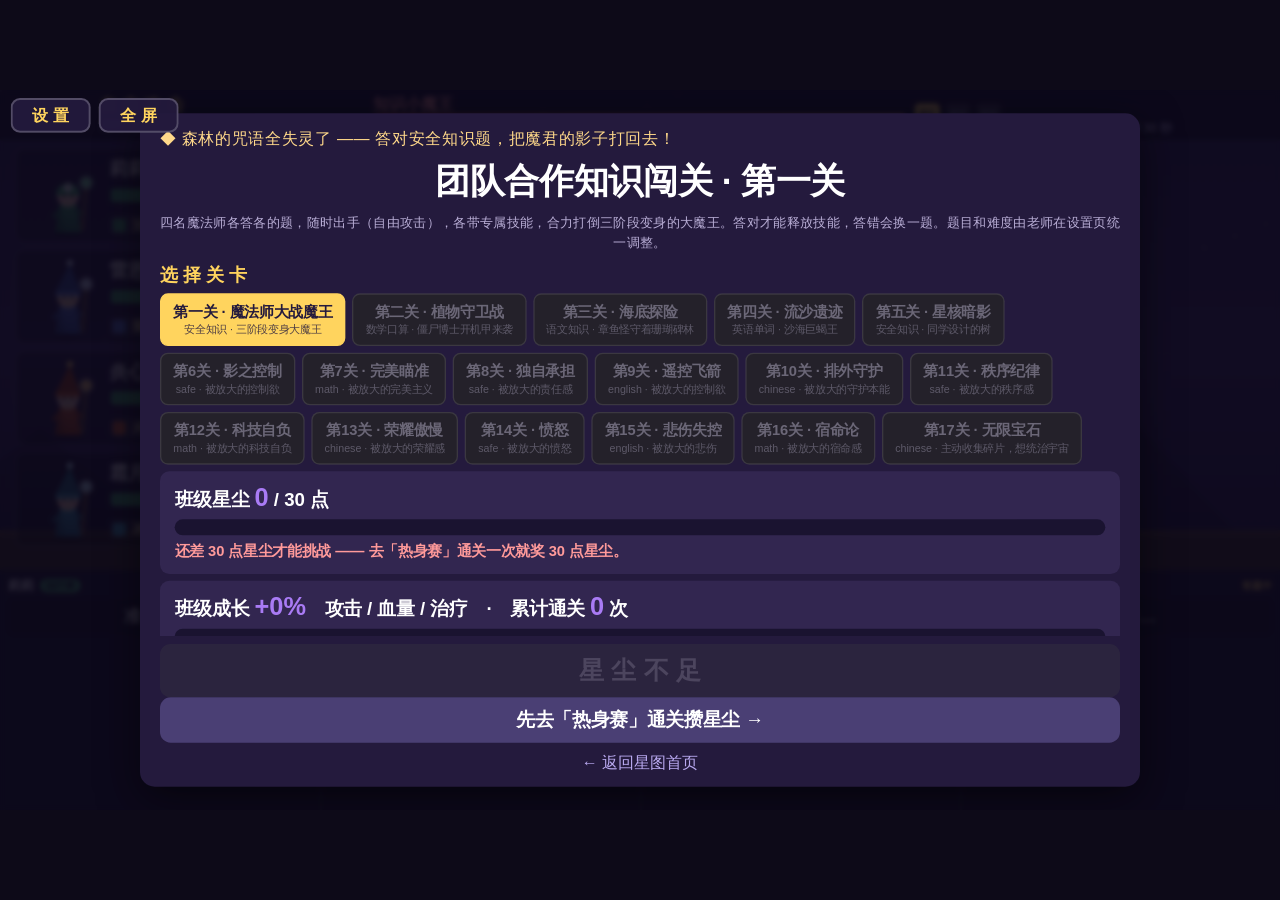
==== boss-battle.html @ 5ea755ea "选关页字号调小：介绍24→20px、关卡按钮25→22px、副标题18→16px；英雄篇顶部文案改为关卡定位避免与详情重复" ====
<!DOCTYPE html>
<html lang="zh-CN">
<head>
<meta charset="utf-8">
<meta name="viewport" content="width=device-width,initial-scale=1,user-scalable=no">
<meta http-equiv="Cache-Control" content="no-cache, no-store, must-revalidate">
<meta http-equiv="Pragma" content="no-cache">
<meta http-equiv="Expires" content="0">
<script>window.ARENA_BUILD="2026-11-20a";</script>
<title>团队合作知识闯关 · 进阶版</title>
<style>
/* ================= 基础 ================= */
* { box-sizing: border-box; margin: 0; padding: 0; -webkit-tap-highlight-color: transparent; }
html, body { width: 100%; height: 100%; overflow: hidden; background: #0d0a18; }
body { font-family: "Microsoft YaHei", "PingFang SC", sans-serif; touch-action: none; overscroll-behavior: none; user-select: none; }

#stage { position: absolute; left: 0; top: 0; width: 1920px; height: 1080px; transform-origin: 0 0; overflow: hidden; background: #171029; }

/* ================= 上方：战斗区 ================= */
#arena { display: block; width: 1920px; height: 720px; }

/* ================= 下方：四个答题区 ================= */
#panels { width: 1920px; height: 360px; display: flex; }
/* 章鱼喷墨：全屏墨云黑屏（pointer-events:none，不拦截其它角色点击） */
#inkScreen { position: absolute; inset: 0; z-index: 340; display: none; pointer-events: none;
  background: radial-gradient(700px 500px at 72% 40%, rgba(20,10,45,.82), rgba(2,1,10,.97) 70%),
              linear-gradient(120deg, rgba(6,3,18,.96), rgba(24,10,52,.9));
  align-items: center; justify-content: center; flex-direction: column; }
#inkScreen.show { display: flex; animation: inkPulse 1.5s ease-out both; }
#inkScreen .inkTitle { font-size: 68px; letter-spacing: 12px; color: #b9a5f0; font-weight: 700;
  text-shadow: 0 0 40px rgba(120,80,220,.8); }
#inkScreen .inkSub { font-size: 28px; color: #8f7ac8; margin-top: 18px; letter-spacing: 4px; }
@keyframes inkPulse { 0% { opacity: 0; } 12% { opacity: 1; } 82% { opacity: 1; } 100% { opacity: 0; } }
/* 蝎尾麻痹：被禁的角色面板变灰 */
.pcol.paralyzed { filter: grayscale(.85); opacity: .55; }
.pcol.paralyzed::after { content: '⚡ 麻 痹'; position: absolute; left: 0; right: 0; top: 44%;
  text-align: center; font-size: 42px; font-weight: 700; color: #ffd45e; letter-spacing: 8px;
  text-shadow: 0 0 24px rgba(255,180,60,.9); pointer-events: none; }
.pcol { width: 480px; height: 360px; padding: 8px 12px 10px; position: relative;
        border-left: 3px solid rgba(255,255,255,.10); transition: opacity .2s; }
.pcol:first-child { border-left: none; }
.pcol.wait { opacity: .38; }
.pcol.act  { background: rgba(255,255,255,.07); }
.pcol.dead { opacity: .3; filter: grayscale(1); }

.pHead { height: 30px; display: flex; align-items: center; gap: 8px; }
.pName { font-size: 20px; font-weight: 700; color: #fff; }
.pCls  { font-size: 15px; font-weight: 700; padding: 1px 8px; border-radius: 99px; color: #12101c; }
.pStat { margin-left: auto; font-size: 15px; font-weight: 700; color: #ffd45e; }

.pQ { height: 56px; display: flex; align-items: center; justify-content: center;
      font-size: 38px; font-weight: 700; color: #fff; letter-spacing: 1px;
      background: rgba(0,0,0,.28); border-radius: 10px; margin: 4px 0; }
.pQ.small { font-size: 26px; line-height: 1.2; padding: 0 8px; text-align: center; }
.pQ.opt   { height: 72px; font-size: 24px; line-height: 1.25; padding: 4px 10px; text-align: center; }
.pQ.hint  { color: #ff8a6a; }

.pAns { height: 38px; display: flex; align-items: center; justify-content: center;
        font-size: 28px; font-weight: 700; color: #ffe27a;
        border: 3px dashed rgba(255,255,255,.35); border-radius: 10px; background: rgba(0,0,0,.2); }

.pKeys { display: grid; grid-template-columns: repeat(4, 1fr); gap: 5px; margin-top: 5px; }
.kbtn { height: 44px; border: none; border-radius: 10px; font-size: 24px; font-weight: 700;
        background: #39305a; color: #fff; cursor: pointer; font-family: inherit; }
.kbtn:active { background: #5a4c85; }
.kbtn.num { background: #4a3f74; font-size: 27px; }
.kbtn.ok  { background: #2f9e63; }
.kbtn.clr { background: #a4572b; font-size: 21px; }
.kbtn.skip{ background: #6b6b6b; font-size: 19px; }
.kbtn.skip.off{ opacity:.45; filter:grayscale(.5); }

.pOpts { display: grid; grid-template-columns: 1fr 1fr; gap: 8px; margin-top: 6px; }
.obtn { height: 84px; border: none; border-radius: 12px; font-size: 23px; font-weight: 700;
        background: #4a3f74; color: #fff; cursor: pointer; font-family: inherit;
        line-height: 1.25; padding: 6px; overflow: hidden; }
.obtn:active { background: #6d5ba6; }

/* 比大小题：题目行 + 答案框 + 「> < =」三大键 + 确定/换一题 */
.pQ.cmp { height: 76px; font-size: 36px; letter-spacing: 0; }
.pQ.cmp .cmpLine { white-space: nowrap; }
.pQ.cmp .cmpO { font-size: 1.9em; line-height: 1; vertical-align: middle; padding: 0 1px; }
.pAns.cmp { font-size: 44px; line-height: 1; }
.pKeys.cmpkeys { grid-template-columns: repeat(3, 1fr); }
.pKeys.cmpkeys .kbtn.cmpv { height: 96px; font-size: 46px; background: #4a3f74; }
.pKeys.cmpkeys .kbtn.cmpv:active { background: #6d5ba6; }
.pKeys.cmpkeys .kbtn.ok { height: 56px; font-size: 26px; }
.pKeys.cmpkeys .kbtn.skip { height: 56px; font-size: 22px; }

.pSkipRow { margin-top: 6px; height: 34px; }
.pSkipRow .kbtn { height: 34px; }

/* ================= 覆盖层 ================= */
/* 关键：覆盖层铺满整屏，若不关闭命中测试会把四个答题区的点击全部吃掉 */
#overlay {
  position: absolute; left: 0; top: 0; width: 1920px; height: 1080px;
  pointer-events: none;
}
/* 弹窗出现时：暗色遮罩盖住背后的战斗画面（同热身赛弹窗的效果） */
#overlay.dim {
  background: rgba(12, 8, 26, .88);
  backdrop-filter: blur(4px);
  -webkit-backdrop-filter: blur(4px);
}
#overlay .card { pointer-events: auto; }
/* 卡片用弹性布局：头尾固定，中间可滚动 —— 保证「开始战斗」按钮永远露在外面 */
.card { position: absolute; left: 50%; top: 50%; transform: translate(-50%,-50%);
        width: 1500px; max-height: 1010px; display: flex; flex-direction: column; overflow: hidden;
        background: #241a3d; border-radius: 22px; padding: 20px 30px; color: #fff;
        box-shadow: 0 18px 60px rgba(0,0,0,.5); }
.card.hidden { display: none; }
.cardHead { flex: 0 0 auto; }
.cardBody { flex: 1 1 auto; overflow-y: auto; overflow-x: hidden; -webkit-overflow-scrolling: touch; }
.cardFoot { flex: 0 0 auto; padding-top: 12px; }
.cardFoot .bigBtn, .cardFoot .resBtns { margin-top: 0; }
.card h1 { font-size: 40px; font-weight: 700; text-align: center; margin-bottom: 4px; }
.card .sub { font-size: 18px; color: #b9aed6; text-align: center; margin-bottom: 12px; line-height: 1.5; }

.setRow { margin-bottom: 10px; }
.setLabel { font-size: 21px; font-weight: 700; color: #ffd45e; margin-bottom: 8px; }
.opts { display: flex; gap: 10px; flex-wrap: wrap; }
.opt { border: 2px solid rgba(255,255,255,.18); background: #322650; color: #fff;
       border-radius: 12px; padding: 10px 18px; font-size: 20px; font-weight: 700;
       cursor: pointer; font-family: inherit; }
.opt.on { background: #ffd45e; color: #241a3d; border-color: #ffd45e; }
.opt .small { display: block; font-size: 14px; font-weight: 400; opacity: .8; margin-top: 2px; }

/* 未解锁的关卡 / 不可用选项 */
.opt.off {
  background: #262034; color: #6e6489; border-color: rgba(255,255,255,.10);
  cursor: not-allowed; filter: grayscale(.55);
}
.opt .lockNote { display: block; font-size: 12.5px; font-weight: 700; margin-top: 4px; color: #7ff0a8; }
.opt.off .lockNote { color: #c08a6a; }

.grid4 { display: grid; grid-template-columns: repeat(4, 1fr); gap: 12px; }
.fld { background: #322650; border-radius: 12px; padding: 8px 12px; }
.fld label { display: block; font-size: 15px; color: #b9aed6; margin-bottom: 4px; }
.fld input { width: 100%; height: 36px; font-size: 21px; font-weight: 700; text-align: center;
             border: none; border-radius: 8px; background: #1a1330; color: #fff; font-family: inherit; }

.bigBtn { display: block; width: 100%; height: 72px; margin-top: 18px; border: none;
          border-radius: 16px; background: #ffd45e; color: #241a3d;
          font-size: 34px; font-weight: 700; cursor: pointer; font-family: inherit; }
.bigBtn.ghost { background: #4a3f74; color: #fff; height: 62px; font-size: 26px; }
.bigBtn.off { opacity: .4; filter: grayscale(.7); cursor: default; }
.storyLine { margin: 0 0 10px; font-size: 22px; line-height: 1.5; color: #ffd98a; letter-spacing: 1px; }
/* 选关页：去掉按钮下方的大段提示后，把上方信息放大，一体机上更清楚 */
#setup .storyLine { font-size: 24px; line-height: 1.5; margin-bottom: 12px; }
#setup h1 { font-size: 52px; margin-bottom: 10px; }
#setup .sub { font-size: 20px; line-height: 1.55; margin-bottom: 14px; }
#setup .setLabel { font-size: 27px; margin-bottom: 10px; }
#setup .opt { font-size: 22px; padding: 11px 18px; }
#setup .opt .small { font-size: 16px; }
#setup .energyBar { padding: 18px 22px; }
#setup .eLine { font-size: 28px; }
#setup .eLine b { font-size: 38px; }
#setup .eTip { font-size: 22px; }
#setup .cardBody .tip { font-size: 20px; line-height: 1.6; }
#setup .cardFoot .bigBtn { font-size: 38px; height: 80px; }
#setup .cardFoot .bigBtn.ghost { font-size: 28px; height: 68px; }
.storyOutro { margin: 14px 0 0; padding: 14px 20px; border-radius: 12px; background: rgba(120,90,190,.2);
  border: 1px solid rgba(200,170,255,.28); font-size: 20px; line-height: 1.65; color: #ffe6b0; text-align: left; }
.bigBtn.off { background: #3d3358; color: #8d84a8; }
.bigBtn:active { filter: brightness(.9); }
".resBtns { display: flex; gap: 14px; margin-top: 18px; }
/* 结算页星尘不足时的主行动：独占一行、醒目绿色 */
.cardFoot .warmBtn { margin-top: 12px; height: 66px; font-size: 29px;
  background: linear-gradient(#7fe0a4, #2f9e63); color: #0d2a1a; }
.cardFoot .warmBtn:active { filter: brightness(.92); }

.tip { font-size: 16px; color: #9a8fbb; text-align: center; margin-top: 8px; line-height: 1.5; }

/* 结算 */
#resTitle { font-size: 52px; text-align: center; font-weight: 700; margin-bottom: 14px; }
.statGrid { display: grid; grid-template-columns: repeat(4, 1fr); gap: 12px; margin-top: 14px; }
.statCard { background: #322650; border-radius: 12px; padding: 12px; text-align: center; }
.statCard .nm { font-size: 22px; font-weight: 700; }
.statCard .cl { font-size: 15px; color: #b9aed6; margin: 2px 0 8px; }
.statCard .ln { font-size: 16px; color: #ddd; line-height: 1.7; }
.sumline { text-align: center; font-size: 21px; color: #ffd45e; margin-top: 14px; font-weight: 700; }

/* ================= 左上角「设置」/ 右上角「全屏」 ================= */
#hud { position: absolute; left: 16px; top: 12px; display: flex; gap: 12px; z-index: 80; pointer-events: none; }
.hudBtn { height: 52px; min-width: 120px; padding: 0 18px;
          border: 3px solid rgba(255,255,255,.22); border-radius: 14px; pointer-events: auto;
          background: rgba(36,26,61,.94); color: #ffd45e; font-size: 24px; font-weight: 700;
          font-family: inherit; cursor: pointer; }
.hudBtn:active { background: #4a3f74; color: #fff; }
/* 「设置」与「全屏」并排放在左上角 */

/* ================= 密码键盘（管理入口） ================= */
.mask { position: absolute; left: 0; top: 0; width: 1920px; height: 1080px; z-index: 200;
        background: rgba(8,5,16,.74); display: flex; align-items: center; justify-content: center; }
.mask.hidden { display: none; }
.pwCard { width: 560px; background: #241a3d; border-radius: 22px; padding: 30px 36px 32px;
          color: #fff; box-shadow: 0 18px 60px rgba(0,0,0,.55); text-align: center; }
.pwTitle { font-size: 32px; font-weight: 700; margin-bottom: 6px; }
.pwHint  { font-size: 17px; color: #b9aed6; margin-bottom: 18px; line-height: 1.5; }
.pwDots  { display: flex; gap: 16px; justify-content: center; margin-bottom: 8px; }
.pwDots i { width: 50px; height: 56px; border-radius: 10px; background: #1a1330;
            border: 3px solid rgba(255,255,255,.2); display: block; }
.pwDots i.on  { background: #ffd45e; border-color: #ffd45e; }
.pwDots i.bad { border-color: #ff7a6a; background: #3a2030; }
.pwErr { height: 28px; font-size: 18px; color: #ff8a7a; font-weight: 700; margin-bottom: 4px; }
.pwKeys { display: grid; grid-template-columns: repeat(3, 1fr); gap: 10px; }
.pwKey { height: 70px; border: none; border-radius: 12px; background: #4a3f74; color: #fff;
         font-size: 28px; font-weight: 700; font-family: inherit; cursor: pointer; }
.pwKey:active { background: #6d5ba6; }
.pwKey.warn { background: #a4572b; }
.pwFoot { margin-top: 14px; }
.pwFoot .pwKey { width: 100%; height: 60px; font-size: 24px; background: #4a3f74; }

/* ================= 星尘条 ================= */
.gone { display: none !important; }
.energyBar { background: #322650; border-radius: 14px; padding: 14px 18px; }
.eLine { font-size: 23px; font-weight: 700; color: #fff; }
.eLine b { font-size: 32px; color: #a97bf5; }
.eTrack { height: 24px; border-radius: 99px; background: #1a1330; margin: 10px 0 8px; overflow: hidden; }
.eFill { height: 100%; width: 0; border-radius: 99px; background: #a97bf5; transition: width .35s; }
.eFill.ok { background: #4ecb83; }
.eTip { font-size: 18px; font-weight: 700; color: #ff9a9a; line-height: 1.45; }
.eTip.ok { color: #7ff0a8; }

/* ================= 轻提示 ================= */
#toast { position: absolute; left: 50%; top: 36px; transform: translateX(-50%); z-index: 300;
         background: rgba(20,14,35,.96); border: 3px solid #ffd45e; color: #ffd45e;
         font-size: 24px; font-weight: 700; padding: 14px 32px; border-radius: 14px;
         pointer-events: none; opacity: 0; transition: opacity .25s; white-space: nowrap; }
#toast.show { opacity: 1; }

/* 首页内嵌的管理帧：只留密码层与设置层，关卡挑战页的画面/面板全部隐藏 */
body.adminOnly #arena, body.adminOnly #panels,
body.adminOnly #toast, body.adminOnly #warp,
body.adminOnly #setup, body.adminOnly #result { display: none !important; }
body.adminOnly #hud { display: flex !important; }
body.adminOnly #btnSet { display: none !important; }
body.adminOnly #stage { background: #0d0a20 !important; }
body.adminOnly #overlay { background: transparent !important; backdrop-filter: none !important; }

/* ================= 关卡转场：坐飞船飞向下一界 ================= */
#warp { position: absolute; inset: 0; z-index: 400; display: none; overflow: hidden;
        background: radial-gradient(700px 520px at 68% 42%, rgba(110,80,210,.35), transparent 70%),
                    linear-gradient(160deg, #0b0820, #1a1240 55%, #080a1c); }
#warp.show { display: block; }
#warp .wStars { position: absolute; inset: 0;
  background-image:
    radial-gradient(2px 2px at 8% 18%, #fff, transparent), radial-gradient(2px 2px at 22% 62%, #ffe6a6, transparent),
    radial-gradient(2px 2px at 36% 28%, #fff, transparent), radial-gradient(3px 3px at 48% 76%, #c9b6ff, transparent),
    radial-gradient(2px 2px at 62% 12%, #fff, transparent), radial-gradient(2px 2px at 78% 58%, #ffe6a6, transparent),
    radial-gradient(3px 3px at 88% 30%, #fff, transparent), radial-gradient(2px 2px at 94% 82%, #c9b6ff, transparent);
  animation: warpStars 2.6s linear both; }
@keyframes warpStars { from { transform: translateX(0); opacity: .7; } to { transform: translateX(-420px); opacity: 1; } }
#warp .wGate { position: absolute; left: 1180px; top: 200px; width: 460px; height: 460px; border-radius: 50%;
  border: 6px solid rgba(255,220,140,.55); box-shadow: 0 0 0 34px rgba(150,110,240,.08), 0 0 90px rgba(180,130,255,.45), inset 0 0 90px rgba(180,130,255,.35);
  animation: warpGate 2.6s ease-in-out both; }
#warp .wGate::after { content: ''; position: absolute; inset: 40px; border-radius: 50%;
  border: 2px dashed rgba(210,190,255,.55); animation: spinGate 5s linear infinite; }
@keyframes spinGate { to { transform: rotate(360deg); } }
@keyframes warpGate { 0% { transform: scale(.72); opacity: 0; } 25% { opacity: 1; } 100% { transform: scale(1.12); opacity: 1; } }
#warp .wShip { position: absolute; left: 220px; top: 620px; width: 300px; height: 150px;
  animation: warpFly 2.6s cubic-bezier(.35,.05,.55,.95) both; }
@keyframes warpFly {
  0%   { transform: translate(0,0) scale(1.05) rotate(-6deg); opacity: 0; }
  12%  { opacity: 1; }
  72%  { transform: translate(760px,-300px) scale(.55) rotate(-16deg); opacity: 1; }
  100% { transform: translate(1080px,-430px) scale(.1) rotate(-22deg); opacity: 0; }
}
#warp .wFlame { animation: warpFlame .18s ease-in-out infinite alternate; transform-origin: left center; }
@keyframes warpFlame { from { transform: scaleX(.75); opacity: .75; } to { transform: scaleX(1.25); opacity: 1; } }
#warp .wText { position: absolute; left: 0; right: 0; top: 300px; text-align: center;
  animation: warpText 2.6s ease-out both; }
@keyframes warpText { 0% { opacity: 0; transform: translateY(24px); } 18% { opacity: 1; transform: none; } 82% { opacity: 1; } 100% { opacity: 0; } }
#warp .wKicker { font-size: 26px; letter-spacing: 14px; color: #b9a5f0; }
#warp .wTitle { font-size: 76px; letter-spacing: 8px; color: #ffe6a6; margin: 18px 0 12px;
  text-shadow: 0 0 50px rgba(255,200,110,.5); }
#warp .wSub { font-size: 26px; color: #cfc2f5; letter-spacing: 3px; }
#warp .wQuote { margin: 26px auto 0; max-width: 1100px; font-size: 34px; line-height: 1.6;
  color: #d8f5b8; letter-spacing: 3px; text-align: center; min-height: 54px; }
#warp.bossQuote .wShip, #warp.bossQuote .wFlame, #warp.bossQuote .wGate { display: none; }
#warp.bossQuote .wQuote { animation: quoteIn .5s ease-out both; }
@keyframes quoteIn { from { opacity: 0; transform: translateY(14px); } to { opacity: 1; transform: none; } }
/* 新篇章开场：先讲影之碎片的来历，再切到 Boss 台词 */
#warp .wStory { position: absolute; left: 0; right: 0; top: 250px; text-align: center; display: none; }
#warp.tellStory .wStory { display: block; }
#warp.tellStory .wText { display: none; }
#warp .wStoryLine { font-size: 34px; line-height: 1.9; color: #e8d8ff; letter-spacing: 4px; margin: 8px 0; }
#warp .wStoryLine.hl { color: #ffe6a6; font-size: 40px; }
#warp .wStoryLine.dim { color: #b6a5d8; font-size: 26px; }

#warp .wSkip { position: absolute; right: 60px; bottom: 46px; font-size: 20px; color: #8d82b8; letter-spacing: 2px; }
</style>
</head>
<body>
<div id="stage">

  <canvas id="arena" width="1920" height="720"></canvas>
  <div id="panels"></div>
  <!-- 第三关「喷墨遮蔽」：全屏墨云黑屏 1.5 秒（不拦截其它角色的点击） -->
  <div id="inkScreen"><div class="inkTitle">🖤 墨 汁 遮 蔽</div><div class="inkSub">暂时看不清题目…</div></div>

  <div id="overlay">
    <div id="setup" class="card">
      <div class="cardHead">
        <div id="storyLine" class="storyLine"></div>
        <h1>团队合作知识闯关 · 第一关</h1>
        <p class="sub">四名魔法师各答各的题，随时出手（自由攻击），各带专属技能，合力打倒三阶段变身的大魔王。答对才能释放技能，答错会换一题。第一关用安全知识题（四选一），第二关的数学口算难度可在设置页调整。</p>
      </div>
      <div class="cardBody">
      <div class="setRow">
        <div class="setLabel">选 择 关 卡</div>
        <div class="opts" id="optStage"></div>
      </div>

      <div class="setRow">
        <div class="energyBar" id="energyBar"></div>
      </div>

      <div class="setRow">
        <div class="energyBar" id="growthBar"></div>
      </div>

      <div class="setRow">
        <div class="tip" style="text-align:left;margin:0">想改题库、难度、Boss 血量、技能伤害等数值？点屏幕左上角的「设 置」按钮，输入管理密码后即可调整，保存后会自动存在本机，下次打开仍然生效。</div>
      </div>
      </div>
      <div class="cardFoot">
        <button id="btnStart" class="bigBtn">开 始 战 斗</button>
        <button id="btnToArena" class="bigBtn ghost gone">先去「热身赛」通关攒星尘 →</button>
        <a href="index.html" style="display:block;text-align:center;margin-top:14px;color:#b9a9f0;font-size:24px;text-decoration:none">← 返回星图首页</a>

      </div>
    </div>

    <!-- 参数设置（需密码） -->
    <div id="settings" class="card hidden">
      <div class="cardHead">
        <h1>参数设置</h1>
        <p class="sub">数值越大越难 / Boss 越强。改完点「保存配置」，会存到本机浏览器，下次打开自动生效；当前这一局结束后才应用新数值。<br><span id="buildTag" style="display:inline-block;margin-top:8px;font-size:15px;color:#8f83b8;letter-spacing:1px"></span></p>
      </div>
      <div class="cardBody">
        <div class="setRow">
          <div class="setLabel">声音（一体机可关）</div>
          <div class="opts" id="optVoiceOn"></div>
          <div class="tip" style="text-align:left;margin:6px 0 0">Boss 台词用系统内置中文朗读，无需网络；没装语音包可关掉，字幕照常显示。背景音乐为程序合成，不占空间。</div>
        </div>

        <div class="setRow">
          <div class="setLabel">数学口算基准年级（仅「数学口算」题库生效）</div>
          <div class="tip" style="text-align:left;margin:0 0 8px">P1 用所选年级，Boss 每变身一次升一年级：P2 = +1 年级，P3 = +2 年级（封顶六年级）。语文 / 英语 / 安全是固定题库，不受此项影响。</div>
          <div class="opts" id="optLevel"></div>
        </div>

        <div class="setRow">
          <div class="setLabel">关卡解锁（老师测试用）</div>
          <div class="opts" id="optUnlock"></div>
          <div class="tip" style="text-align:left;margin:6px 0 0">默认按班级通关进度解锁关卡；选「全部解锁」后已做好的关卡都可直接选，方便测试。还没做好的关卡（敬请期待）会保持锁定，不能进入。不影响通关次数与成长加成。</div>
        </div>

        <div class="setRow">
          <div class="setLabel">关卡开放（关掉后首页显示「敬请期待」）</div>
          <div class="opts" id="optStageOn"></div>
          <div class="tip" style="text-align:left;margin:6px 0 0">老师可单独关闭某一关：该关在首页星图和选关页都显示「敬请期待」，学生无法进入；随时可重新打开。第一关不建议关闭。设置会存到本机浏览器，并同步给首页。</div>
        </div>

        <div class="setRow">
          <div class="setLabel">星尘门票（与「热身赛」联动）</div>
          <div class="opts" id="optEnergy"></div>
        </div>

        <div class="setRow">
          <div class="setLabel">开战消耗星尘点数（在「热身赛」通关攒：一次奖 30 点）</div>
          <div class="grid4" id="fldEnergy"></div>
        </div>

        <div class="setRow">
          <div class="setLabel">Boss 设定</div>
          <div class="grid4" id="fldBoss"></div>
        </div>

        <div class="setRow">
          <div class="setLabel">技能数值</div>
          <div class="grid4" id="fldSkill"></div>
        </div>

        <div class="setRow">
          <div class="setLabel">我方设定</div>
          <div class="grid4" id="fldHero"></div>
        </div>

        <div class="setRow">
          <div class="setLabel">修改管理密码（6 位数字，留空表示不修改）</div>
          <div class="fld" style="max-width:280px">
            <input id="cf_newpwd" type="text" inputmode="numeric" maxlength="6" placeholder="如 990214">
          </div>
          <div class="tip" style="text-align:left;margin:6px 0 0">初始密码：990214。密码保存在本机时只存加密值，不存明文。</div>
        </div>
      </div>
      <div class="cardFoot">
        <div class="resBtns">
          <button id="btnSaveCfg" class="bigBtn">保 存 配 置</button>
          <button id="btnResetCfg" class="bigBtn ghost">恢 复 默 认</button>
          <button id="btnClearEnergy" class="bigBtn ghost">星 尘 清 零</button>
          <button id="btnCloseCfg" class="bigBtn ghost">关 闭</button>
        </div>
      </div>
    </div>

    <div id="result" class="card hidden">
      <div class="cardHead"><div id="resTitle">战斗结束</div></div>
      <div class="cardBody">
        <div id="resSum" class="sumline"></div>
        <div id="resStory" class="storyOutro"></div>
        <div class="statGrid" id="resGrid"></div>
      </div>
      <div class="cardFoot">
        <div class="resBtns">
          <button id="btnAgain" class="bigBtn">再 来 一 局</button>
          <button id="btnBack" class="bigBtn ghost">返 回 设 置</button>
        </div>
        <button id="btnResWarm" class="bigBtn warmBtn gone">去「热 身 赛」攒 星 尘 →</button>
      </div>
    </div>
  </div>

  <!-- 常驻按钮：左上设置（要密码） / 右上全屏 -->
  <div id="hud">
    <button id="btnSet" class="hudBtn">设 置</button>
    <button id="btnFs"  class="hudBtn">全 屏</button>
  </div>

  <!-- 管理密码键盘 -->
  <div id="pwMask" class="mask hidden">
    <div class="pwCard">
      <div class="pwTitle">请输入管理密码</div>
      <div class="pwHint">6 位数字，输入满 6 位自动确认</div>
      <div class="pwDots" id="pwDots"></div>
      <div class="pwErr" id="pwErr"></div>
      <div class="pwKeys" id="pwKeys"></div>
      <div class="pwFoot"><button class="pwKey" id="pwCancel">取 消</button></div>
    </div>
  </div>

  <div id="toast"></div>

  <!-- ============ 关卡转场：坐飞船飞向下一界 ============ -->
  <div id="warp">
    <div class="wStars"></div>
    <div class="wGate"></div>
    <div class="wShip">
      <svg width="300" height="150" viewBox="0 0 300 150" aria-hidden="true">
        <g class="wFlame">
          <path d="M52 75 L4 60 L20 75 L4 90 Z" fill="#ffb347"/>
          <path d="M52 75 L18 68 L30 75 L18 82 Z" fill="#fff0b8"/>
        </g>
        <path d="M60 75 L104 108 L156 90 Z" fill="#7a5ad8" stroke="#3b2a7a" stroke-width="4"/>
        <path d="M60 75 L104 42 L156 60 Z" fill="#9a7be8" stroke="#3b2a7a" stroke-width="4"/>
        <path d="M46 75 Q92 32 190 44 Q258 50 292 75 Q258 100 190 106 Q92 118 46 75 Z"
              fill="#e6ecff" stroke="#6a55b8" stroke-width="5"/>
        <path d="M46 75 Q92 32 190 44 Q230 47 258 60 Q150 66 46 75 Z" fill="#ffffff" opacity=".55"/>
        <circle cx="196" cy="72" r="21" fill="#63c9ff" stroke="#2b2060" stroke-width="6"/>
        <circle cx="190" cy="66" r="7" fill="#e8f8ff" opacity=".9"/>
        <path d="M250 56 L288 28 L282 70 Z" fill="#ffd970" stroke="#8a6a20" stroke-width="3"/>
      </svg>
    </div>
    <div class="wStory">
      <div class="wStoryLine dim" id="warpStory0">魔君最后一击，知识星核裂成十一枚碎片</div>
      <div class="wStoryLine" id="warpStory1">碎片钻进英雄心里最亮的那一角</div>
      <div class="wStoryLine hl" id="warpStory2">把守护变成执念，把朋友变成敌人</div>
      <div class="wStoryLine dim" style="margin-top:22px">用学过的知识，把他们叫醒</div>
    </div>
    <div class="wText">
      <div class="wKicker" id="warpKicker">星 门 定 位 中</div>
      <div class="wTitle" id="warpTitle">前 往 下 一 界</div>
      <div class="wSub" id="warpSub">坐稳了，四人小队坐飞船出发！</div>
      <div class="wQuote" id="warpQuote"></div>
    </div>
    <div class="wSkip">点击任意处跳过</div>
  </div>

</div>

<script src="js/banks.js"></script>
<script src="js/fullscreen.js"></script>
<script>
/* =========================================================================
   团队合作知识闯关   单文件版
   无外部依赖，双击即可运行。所有角色 / Boss / 特效均为 Canvas 程序化绘制。
   首页只显示「题库」和「题目难度」；其余数值在左上角「设置」里，
   输入管理密码（默认 990214）后可调，点「保存配置」存到本机浏览器。
   ========================================================================= */

var W = 1920, H = 1080, AH = 720;          // 舞台宽高 / 战斗区高
var cv = document.getElementById('arena');
var ctx = cv.getContext('2d');

/* ============================ 可配置参数 ============================
   以下为「中等难度」固定值：按小学生平均水平调过，
   一局大约 3~4 分钟，答得快准就能赢，磨蹭或乱答就会被 Boss 拖死。
   老师可以在左上角「设置」（密码 990214）里改，保存后存在本机。
   ==================================================================== */
var DEFAULTS = {
  stage: 1,           // 当前关卡：1 魔法师大战魔王 / 2 植物守卫战
  subject: 'safe',    // 当前关题库（由 STAGES[].subj 决定，不提供后台修改）
  level: 3,           // 数学基准年级 3-6（Boss 每进阶一阶段 +1 年级，封顶 6）

  bossHp: 2400,       // Boss 总血量
  bossAtk: 42,        // Boss 普通攻击伤害（打随机一名角色）
  bossAtkEvery: 9,    // 秒：Boss 普通攻击间隔
  meteorEvery: 30,    // 秒：大招「天降陨石」间隔 —— 第 1 阶段
  meteorEvery2: 20,   // 秒：大招间隔 —— 第 2 阶段（越来越快）
  meteorEvery3: 10,   // 秒：大招间隔 —— 第 3 阶段
  meteorDmg: 70,      // 天降陨石：每名角色受到的基础伤害（阶段加成见 PHASES.meteorMul）

  heroHp: 220,        // 我方每名角色血量
  dmgThunder: 100,    // 雷电：单体高伤害
  dmgFire: 68,        // 火焰弹：即时伤害
  burnDmg: 24,        // 灼烧：每次结算掉血
  burnTurns: 3,       // 灼烧：结算次数（合计 72 点）
  burnTickSec: 2,     // 灼烧：每隔几秒结算一次
  dmgIce: 62,         // 冰霜：即时伤害
  freezeSec: 5,       // 冻结：Boss 停手几秒
  freezeImmuneSec: 12,// 冻结结束后，Boss 获得几秒冻结免疫（防止无限冻）
  healAmt: 85,        // 治疗师：单体治疗量
  healGroupEvery: 10, // 治疗师：累计答对几次触发一次全体治疗
  healGroupAmt: 130,  // 治疗师：全体治疗量
  shieldAmt: 60,      // 全员满血时，治疗师答对给每人的护盾值
  shieldMax: 240,     // 护盾叠加上限
  wrongToHeal: 3,     // 我方每累计答错几题，Boss 回血一次
  bossHealPct: 8,     // 每次回复总血量的百分之几
  skipMax: 6,         // 每人每局「跳过 / 换一题」次数上限（防止遇到难题就跳）

  energyOn: 1,        // 星尘门槛：1 需要门票才能开战 / 0 不需要
  energyNeed: 30,     // 开战消耗多少点班级星尘

  allUnlock: 0,       // 测试用：1 = 解锁全部关卡（设置页可切换）
  offStages: []       // 老师关闭的关卡 id；首页显示「敬请期待」，且不能进入
};

var CFG = {};
function resetCfg() {
  for (var k in DEFAULTS) if (Object.prototype.hasOwnProperty.call(DEFAULTS, k)) {
    CFG[k] = (k === 'offStages') ? [] : DEFAULTS[k];   /* 数组要拷贝，别共享引用 */
  }
}
resetCfg();

/* ---------- 本地保存 / 读取（localStorage，存本机浏览器） ---------- */
var CFG_KEY = 'bossbattle_cfg_v1';
var PWD_KEY = 'bossbattle_pwd_v1';
var DEFAULT_PWD = '990214';   /* 初始管理密码：6 位 */

function loadCfg() {
  try {
    var s = window.localStorage.getItem(CFG_KEY);
    if (!s) return false;
    var o = JSON.parse(s);
    if (!o || typeof o !== 'object') return false;
    for (var k in DEFAULTS) {
      if (!Object.prototype.hasOwnProperty.call(DEFAULTS, k)) continue;
      var v = o[k];
      if (k === 'energyOn') { CFG[k] = v ? 1 : 0; continue; }   /* 允许为 0（关闭门槛） */
      if (k === 'allUnlock') { CFG[k] = v ? 1 : 0; continue; }  /* 允许为 0（按进度解锁） */
      if (k === 'offStages') {                                   /* 老师关闭的关卡列表 */
        if (Object.prototype.toString.call(v) === '[object Array]') {
          CFG[k] = v.filter(function (n) { return typeof n === 'number' && n >= 1 && n <= 4; });
        }
        continue;
      }
      if (typeof DEFAULTS[k] === 'number') {
        if (typeof v === 'number' && isFinite(v) && v > 0) CFG[k] = v;
      } else if (k === 'subject') {
        if (v === 'math' || v === 'chinese' || v === 'english' || v === 'safe') CFG[k] = v;
      } else if (k === 'level') {
        var n = parseInt(v, 10);
        if (n >= 3 && n <= 6) CFG[k] = n;
      }
    }
    return true;
  } catch (e) { return false; }
}
function saveCfg() {
  try { window.localStorage.setItem(CFG_KEY, JSON.stringify(CFG)); return true; }
  catch (e) { return false; }
}
/* 密码不存明文：本机只保存简单哈希值（防翻看 localStorage 直接看到密码；
   代码中保留初始密码明文，方便老师第一次进入） */
function pwHash(p) {
  var h = 5381;
  for (var i = 0; i < p.length; i++) h = ((h * 33) + p.charCodeAt(i)) >>> 0;
  return 'h' + h.toString(36);
}
function getPwdHash() {
  try {
    var s = window.localStorage.getItem(PWD_KEY);
    if (s && s.charAt(0) === 'h') return s;        /* 新版：已存哈希 */
    if (s && s.length >= 4) return pwHash(s);      /* 旧版明文自动升级为哈希 */
  } catch (e) { }
  return pwHash(DEFAULT_PWD);
}
function setPwd(p) {
  try { window.localStorage.setItem(PWD_KEY, pwHash(p)); return true; }
  catch (e) { return false; }
}

/* ---------- 班级星尘池（与热身赛共享） ----------
   学生在「热身赛」里通关一次 = 奖 30 点星尘；
   攒够 CFG.energyNeed 点才能挑战本进阶版，开战时扣除。        */
var ENERGY_KEY = 'arena_energy_v1';
function loadEnergy() {
  var d = { pool: 0, need: 30, on: 1 };
  try {
    var s = window.localStorage.getItem(ENERGY_KEY);
    if (s) {
      var o = JSON.parse(s);
      if (o && typeof o === 'object') {
        /* pool 允许小数：历史版本按题计星尘留下的兼容 */
        if (typeof o.pool === 'number' && isFinite(o.pool) && o.pool >= 0) d.pool = Math.round(o.pool * 10) / 10;
        if (typeof o.need === 'number' && isFinite(o.need) && o.need >= 1) d.need = Math.floor(o.need);
        d.on = o.on ? 1 : 0;
      }
    }
  } catch (e) { }
  return d;
}
function saveEnergy(d) {
  try { window.localStorage.setItem(ENERGY_KEY, JSON.stringify(d)); return true; }
  catch (e) { return false; }
}
/* 星尘点数可能是 0.5 的小数：3 显示成「3」，3.5 显示成「3.5」 */
function eNum(x) {
  var v = Math.round(x * 10) / 10;
  return (v === Math.floor(v)) ? String(Math.floor(v)) : v.toFixed(1);
}

/* ---------- 轻提示 ---------- */
var toastTimer = 0;
function toast(msg) {
  var el = document.getElementById('toast');
  if (!el) return;
  el.textContent = msg;
  el.classList.add('show');
  if (toastTimer) clearTimeout(toastTimer);
  toastTimer = setTimeout(function () { el.classList.remove('show'); }, 1900);
}

/* Boss 三阶段：体型变大、攻击力提升、攻击频率下降、外观与名称变化
   bossImmune：二阶段起免疫「灼烧」「冰冻」两种控制
   meteorMul ：大招伤害相对第 1 阶段的倍率（+10% / +20%）              */
var PHASES = [
  { name: '知识小魔王', scale: 1.00, atkMul: 1.0, atkChance: 1.00, meteorMul: 1.0, bossImmune: false,
    body: '#6fbf5b', dark: '#3f7a33', horn: '#f2d06a', eye: '#fff3b0', spikes: 0 },
  { name: '知识大魔王', scale: 1.28, atkMul: 1.6, atkChance: 0.80, meteorMul: 1.1, bossImmune: true,
    body: '#a86ad6', dark: '#6a3a9c', horn: '#ffe08a', eye: '#ffd0f0', spikes: 1 },
  { name: '终焉知识魔君', scale: 1.58, atkMul: 2.3, atkChance: 0.62, meteorMul: 1.2, bossImmune: true,
    body: '#d1483c', dark: '#8a2318', horn: '#ffd45e', eye: '#ffe08a', spikes: 2 }
];

/* 陨石间隔按阶段取：一阶段 30 秒、二阶段 20 秒、三阶段 10 秒 */
function meteorEveryOf(phase) {
  var list = [CFG.meteorEvery, CFG.meteorEvery2, CFG.meteorEvery3];
  var v = list[phase];
  return (typeof v === 'number' && v > 0) ? v : CFG.meteorEvery;
}
/* 二阶段起 Boss 免疫冰冻 / 灼烧 */
function bossImmuneNow() {
  return !!(B && B.boss && PH()[B.boss.phase] && PH()[B.boss.phase].bossImmune);
}
/* 四名角色 */
var HEROES = [
  { cls: '治疗师',   name: '莉莉', skill: '治愈之光', key: 'heal',
    desc: '回血最虚弱 · 满血套盾', robe: '#3fae6a', dark: '#24704a', orb: '#7ff0a8', tone: 392 },
  { cls: '雷电法师', name: '雷恩', skill: '落雷',     key: 'thunder',
    desc: '单体高伤害',       robe: '#5b7ce0', dark: '#33509c', orb: '#cfe3ff', tone: 300 },
  { cls: '火系法师', name: '炎心', skill: '火焰弹',   key: 'fire',
    desc: '伤害＋灼烧持续掉血', robe: '#e0642c', dark: '#a33f13', orb: '#ffca6a', tone: 240 },
  { cls: '冰系法师', name: '霜月', skill: '冰霜',     key: 'ice',
    desc: '伤害＋冻结 Boss',   robe: '#3fa8c4', dark: '#216a80', orb: '#bff0ff', tone: 500 }
];

/* ============================ 第二关 · 植物守卫战（主题层） ============================
   玩法机制完全复用第一关（答题→技能→打 Boss），只换皮：
   我方四植物 / Boss 换僵尸博士机甲 / 大招换巨人僵尸 / 护盾换坚果墙，
   另启用「Boss 怒气」与「小怪波次」两套第二关专属演出。 */
var PVZ_PHASES = [
  { name: '机甲 · 初启动', scale: 1.00, atkMul: 1.0, atkChance: 1.00, meteorMul: 1.0, bossImmune: false,
    body: '#8a93a6', dark: '#4d5566', horn: '#c0c8d4', eye: '#ffb84d', spikes: 0 },
  { name: '机甲 · 重装形态', scale: 1.28, atkMul: 1.6, atkChance: 0.80, meteorMul: 1.1, bossImmune: true,
    body: '#7d6ab0', dark: '#463a70', horn: '#d8ccf0', eye: '#ffb84d', spikes: 1 },
  { name: '机甲 · 狂暴形态', scale: 1.58, atkMul: 2.3, atkChance: 0.62, meteorMul: 1.2, bossImmune: true,
    body: '#b0453a', dark: '#6e2318', horn: '#ffd45e', eye: '#ffe08a', spikes: 2 }
];
function PH() {
  if (isHeroStage()) return heroBoss().phases;
  return isStage5() ? TREE_PHASES
    : (isStage4() ? (DESERT_PHASES || PHASES)
    : (isStage3() ? (SEA_PHASES || PHASES) : (isStage2() ? PVZ_PHASES : PHASES)));
}

/* 四植物：技能与第一关完全不同 —— PvZ 式连射弹幕，答对就连喷三发 */
var PVZ_HEROES = [
  { cls: '向日葵',   name: '阳光花', skill: '阳光能量', key: 'heal',
    desc: '治疗最虚队友 · 满血种坚果墙', robe: '#3fae6a', dark: '#24704a', orb: '#7ff0a8', tone: 392 },
  { cls: '闪电芦苇', name: '雷芦苇', skill: '连环电弧', key: 'thunder',
    desc: '三道电弧连击 · 末道麻痹机甲', robe: '#5b7ce0', dark: '#33509c', orb: '#cfe3ff', tone: 300 },
  { cls: '火炬树桩', name: '小火炬', skill: '火焰豌豆', key: 'fire',
    desc: '连喷三发火豌豆 · 点燃机甲', robe: '#e0642c', dark: '#a33f13', orb: '#ffca6a', tone: 240 },
  { cls: '寒冰射手', name: '冰豌豆', skill: '寒冰豌豆', key: 'ice',
    desc: '连喷三发冰豌豆 · 减速机甲', robe: '#3fa8c4', dark: '#216a80', orb: '#bff0ff', tone: 500 }
];
function heroSet() {
  if (isHeroStage()) return HERO_TEAMS[heroBoss().tier];
  return isStage5() ? TREE_HEROES
    : (isStage4() ? (DESERT_HEROES || HEROES)
    : (isStage3() ? (SEA_HEROES || HEROES) : (isStage2() ? PVZ_HEROES : HEROES)));
}
function isStage4() { return CFG.stage === 4; }
function isStage5() { return CFG.stage === 5; }
function isHeroStage() { return CFG.stage >= 6 && CFG.stage <= 17; }
function heroBoss() { return HERO_BOSSES[CFG.stage - 6] || null; }

/* ============================ 第六～十七关 · 英雄篇（数据表驱动） ============================
   影之碎片继续附身正派英雄：不是变坏，是最强的特质被放大成执念。
   学生不是消灭他们，是用知识唤醒。所有关卡共用一套绘制/攻击引擎，
   靠这里的颜色、形态、技能类型区分，避免 12 套重复代码。 */
var HERO_TEAMS = {
  0: [ /* 初醒战衣（5-7 关） */
    { cls: '星锋', name: '星锋', skill: '光刃', key: 'thunder', desc: '光刃劈击 · 集火输出', robe: '#d85a4a', dark: '#933c30', orb: '#ffd0a0', tone: 392 },
    { cls: '曜盾', name: '曜盾', skill: '星盾', key: 'heal', desc: '星盾守护 · 全队减伤', robe: '#3f7fc4', dark: '#2a5588', orb: '#bfe4ff', tone: 300 },
    { cls: '脉冲', name: '脉冲', skill: '电涌', key: 'fire', desc: '电弧脉冲 · 打断出手', robe: '#8857c4', dark: '#5a3888', orb: '#e0c8ff', tone: 240 },
    { cls: '织光', name: '织光', skill: '光引', key: 'ice', desc: '光球牵引 · 辅助充能', robe: '#d8c98a', dark: '#93854f', orb: '#fff5c8', tone: 500 }
  ],
  1: [ /* 共鸣战衣（8-11 关）：肩甲展开、徽章发光 */
    { cls: '星锋', name: '星锋', skill: '光刃·共鸣', key: 'thunder', desc: '光刃连斩 · 集火输出', robe: '#e86250', dark: '#a03a2e', orb: '#ffd8a8', tone: 392 },
    { cls: '曜盾', name: '曜盾', skill: '星盾·共鸣', key: 'heal', desc: '星盾扩散 · 全队减伤', robe: '#4a90d8', dark: '#2e6098', orb: '#cfeaff', tone: 300 },
    { cls: '脉冲', name: '脉冲', skill: '电涌·共鸣', key: 'fire', desc: '电弧连锁 · 打断出手', robe: '#9866d8', dark: '#664098', orb: '#e8d4ff', tone: 240 },
    { cls: '织光', name: '织光', skill: '光引·共鸣', key: 'ice', desc: '光球牵引 · 辅助充能', robe: '#e8da9a', dark: '#a09458', orb: '#fffbd8', tone: 500 }
  ],
  2: [ /* 星核战衣（12-17 关）：星纹披风、武器发光 */
    { cls: '星锋', name: '星锋', skill: '星核光刃', key: 'thunder', desc: '光刃破甲 · 集火输出', robe: '#f07058', dark: '#b04030', orb: '#ffe0b0', tone: 392 },
    { cls: '曜盾', name: '曜盾', skill: '星核之盾', key: 'heal', desc: '星盾壁垒 · 全队减伤', robe: '#58a0f0', dark: '#3870b0', orb: '#d8f0ff', tone: 300 },
    { cls: '脉冲', name: '脉冲', skill: '星核电涌', key: 'fire', desc: '电弧风暴 · 打断出手', robe: '#a878e8', dark: '#7048a8', orb: '#f0dcff', tone: 240 },
    { cls: '织光', name: '织光', skill: '星核光引', key: 'ice', desc: '光球汇聚 · 辅助充能', robe: '#f0e4a8', dark: '#b0a468', orb: '#ffffff', tone: 500 }
  ]
};
/* 每位 Boss：名字 / 执念 / 颜色 / 形态 / 大招类型 / 专属机制 / 台词 / 题库 / 难度系数 */
var HERO_BOSSES = [
  { id:6, key:'widow', name:'黑寡妇', title:'影之控制', subj:'safe', hpMul:4.0, atkMul:1.9, tier:0,
    ob:'被放大的控制欲', body:'#3a3f52', dark:'#1e2230', horn:'#e0483c', eye:'#ff6a5a', form:'human', ult:'web', mech:'dodge',
    intro:'碎片钻进黑寡妇心里 —— 她想把所有事都攥在手里，连你们也不放过。',
    outro:'树叶变绿，她轻轻放下手腕：「原来不用控制，也能信任同伴。」',
    lines:{ enter:'你们太小了，掌控不了这力量。', mid:['别急，想清楚再动。','太慢了。','我在看着你。'], ult:'网已经张好了。', wake:'原来不用控制，也能信任同伴。' } },
  { id:7, key:'hawkeye', name:'鹰眼', title:'完美瞄准', subj:'math', hpMul:4.3, atkMul:2.0, tier:0,
    ob:'被放大的完美主义', body:'#5a4a86', dark:'#322a5e', horn:'#d8c26a', eye:'#ffe08a', form:'human', ult:'arrows', mech:'mark',
    intro:'鹰眼的箭不再为守护而发 —— 他觉得不够准的人，不配持有星核。',
    outro:'他放下长弓：「精准不是用来挑人的，是用来保护人的。」',
    lines:{ enter:'不够准的人，不配拿星核。', mid:['再瞄一次。','你的答案偏了。','稳住。'], ult:'锁定目标——就是你。', wake:'精准不是用来挑人的，是保护人的。' } },
  { id:8, key:'spider', name:'蜘蛛侠', title:'独自承担', subj:'safe', hpMul:4.6, atkMul:2.1, tier:1,
    ob:'被放大的责任感', body:'#c43a4a', dark:'#1e3a8a', horn:'#3a5ac8', eye:'#d8f0ff', form:'human', ult:'swing', mech:'sense',
    intro:'蜘蛛侠想一个人扛下所有 —— 他把你们推开，说「我来就好」。',
    outro:'他终于松手：「能力越大，越要学会让别人一起扛。」',
    lines:{ enter:'别过来，我一个人能扛！', mid:['我来就好！','你们退后！','快答，别让我分心！'], ult:'承担责任的是我——蛛丝来了！', wake:'能力越大，越要学会让别人一起扛。' } },
  { id:9, key:'yondu', name:'勇度', title:'遥控飞箭', subj:'english', hpMul:4.9, atkMul:2.2, tier:1,
    ob:'被放大的控制欲', body:'#3a6a8a', dark:'#1e3a52', horn:'#d85a4a', eye:'#8fe0ff', form:'human', ult:'yaka', mech:'window',
    intro:'勇度的口哨声变得尖锐 —— 他想把飞箭和学生都攥在手里。',
    outro:'他放下口哨：「原来不用攥着，他也会留下来。」',
    lines:{ enter:'我的箭，从不落空——连自己人都逃不掉。', mid:['口哨一响，你就是靶子。','别跑，跑不掉。','和当年那小子一样倔。'], ult:'听好了——这才叫真正的箭雨。', wake:'原来不用攥着，他也会留下来。' } },
  { id:10, key:'panther', name:'黑豹', title:'排外守护', subj:'chinese', hpMul:5.2, atkMul:2.3, tier:1,
    ob:'被放大的守护本能', body:'#2a2a34', dark:'#14141e', horn:'#c0c8d4', eye:'#bfe4ff', form:'human', ult:'pounce', mech:'absorb',
    intro:'黑豹把星核当成瓦坎达的私产 —— 他不允许任何人碰它。',
    outro:'他摘下面罩：「守护不是关上门，是打开门。」',
    lines:{ enter:'星核属于瓦坎达，外人退下。', mid:['这不是你们该碰的。','守好你的位置。','振金不认外来者。'], ult:'让它见识真正的守护。', wake:'守护不是关上门，是打开门。' } },
  { id:11, key:'captain', name:'美国队长', title:'秩序纪律', subj:'safe', hpMul:5.5, atkMul:2.4, tier:1,
    ob:'被放大的秩序感', body:'#3a5a9a', dark:'#1e3058', horn:'#d8c26a', eye:'#e8f0ff', form:'human', ult:'shields', mech:'guard',
    intro:'美队觉得学生太散漫 —— 他要用盾牌把所有人「管好」。',
    outro:'他放下盾：「纪律是保护，不是命令。」',
    lines:{ enter:'散漫的队伍，赢不了这场仗。', mid:['守规矩！','按秩序来！','你们配合得太糟。'], ult:'盾牌——举起来！', wake:'纪律是保护，不是命令。' } },
  { id:12, key:'iron', name:'钢铁侠', title:'科技自负', subj:'math', hpMul:5.8, atkMul:2.5, tier:2,
    ob:'被放大的科技自负', body:'#c85a3a', dark:'#8a3020', horn:'#f0c84a', eye:'#8fe0ff', form:'human', ult:'missiles', mech:'armor',
    intro:'钢铁侠觉得靠学生的脑子太慢 —— 他要证明战甲才是一切。',
    outro:'他掀开面甲：「最厉害的装备，是四个人的脑子。」',
    lines:{ enter:'靠你们的脑子？太慢了。', mid:['计算完毕，结论：你们不行。','快一点。','我有更好的方案。'], ult:'全弹齐射，看好了！', wake:'最厉害的装备，是四个人的脑子。' } },
  { id:13, key:'thor', name:'雷神', title:'荣耀傲慢', subj:'chinese', hpMul:6.1, atkMul:2.6, tier:2,
    ob:'被放大的荣耀感', body:'#8a6a4a', dark:'#50381e', horn:'#d8d8e8', eye:'#bfe8ff', form:'human', ult:'rainbow', mech:'storm',
    intro:'雷神认为只有强者才配持有星核 —— 他要学生先证明自己。',
    outro:'他收起锤子：「荣耀不是打赢，是带大家一起赢。」',
    lines:{ enter:'只有强者，才配持有星核！', mid:['你在颤抖。','拿出勇气！','不够，还不够！'], ult:'彩虹桥——开！', wake:'荣耀不是打赢，是带大家一起赢。' } },
  { id:14, key:'hulk', name:'浩克', title:'愤怒', subj:'safe', hpMul:6.4, atkMul:2.7, tier:2,
    ob:'被放大的愤怒', body:'#4a9a4a', dark:'#2a5a2a', horn:'#6aba6a', eye:'#ffe08a', form:'giant', ult:'quake', mech:'rage',
    intro:'浩克被碎片激怒 —— 越打越气，越气越猛，拦都拦不住。',
    outro:'他变回布朗：「生气解决不了问题，但你们做到了。」',
    lines:{ enter:'浩克……生气！星核……浩克的！', mid:['哼！','太弱了！','再打！'], ult:'浩克——砸！', wake:'生气解决不了问题，但你们做到了。' } },
  { id:15, key:'witch', name:'绯红女巫', title:'悲伤失控', subj:'english', hpMul:6.7, atkMul:2.8, tier:2,
    ob:'被放大的悲伤', body:'#9a3a4a', dark:'#5a1e2e', horn:'#e8788a', eye:'#ffb0c0', form:'human', ult:'chaos', mech:'chaos',
    intro:'女巫让所有人看不清 —— 她说看不清就不会痛。',
    outro:'幻象散去：「看清了，就不怕了。」',
    lines:{ enter:'你们也看见了……那个结局吗？', mid:['别看清楚。','看不清就不会痛。','走开。'], ult:'让一切……变得模糊！', wake:'看清了，就不怕了。' } },
  { id:16, key:'strange', name:'奇异博士', title:'宿命论', subj:'math', hpMul:7.0, atkMul:2.9, tier:2,
    ob:'被放大的宿命感', body:'#8a4a3a', dark:'#502820', horn:'#f0c84a', eye:'#ffd88a', form:'human', ult:'rewind', mech:'rewind',
    intro:'奇异博士看见了自己的结局 —— 他把每一次努力都倒转回去。',
    outro:'他收起法阵：「未来不是看见的，是一题一题做出来的。」',
    lines:{ enter:'我看见过结局——你们会输。', mid:['多余的动作。','结局不会变。','放弃吧。'], ult:'时间，回到那一刻。', wake:'未来不是看见的，是一题一题做出来的。' } },
  { id:17, key:'thanos', name:'灭霸', title:'无限宝石', subj:'chinese', hpMul:7.5, atkMul:3.0, tier:2,
    ob:'主动收集碎片，想统治宇宙', body:'#7a4a9a', dark:'#402858', horn:'#f0d84a', eye:'#ff9a6a', form:'giant', ult:'snap', mech:'gauntlet',
    intro:'最后一颗碎片落在灭霸手里 —— 他要凑齐宝石，让宇宙「平衡」。',
    outro:'宝石碎裂，星核终于完整 —— 你们证明了平衡不需要他。',
    lines:{ enter:'无限宝石，终将归我。', mid:['你们只是数列的一部分。','平衡需要牺牲。','无谓的抵抗。'], ult:'响指之后，一切归零。', wake:'你们证明了，平衡不需要我。' } }
];
/* 生成三阶段数据：颜色随阶段加深，攻击系数递增 */
HERO_BOSSES.forEach(function (b) {
  b.phases = [
    { name:b.name+'·影子', scale:b.form==='giant'?1.35:0.95, atkMul:0.9*b.atkMul, atkChance:1.0, meteorMul:1.0, bossImmune:false, body:b.body, dark:b.dark, horn:b.horn, eye:b.eye, spikes:0 },
    { name:b.name+'·执念', scale:b.form==='giant'?1.55:1.22, atkMul:1.3*b.atkMul, atkChance:0.9, meteorMul:1.1, bossImmune:true, body:b.dark, dark:'#1a1420', horn:b.horn, eye:'#ffb45a', spikes:1 },
    { name:b.name+'·暴走', scale:b.form==='giant'?1.8:1.5, atkMul:1.7*b.atkMul, atkChance:0.85, meteorMul:1.2, bossImmune:true, body:'#6a3a3a', dark:'#2a1414', horn:'#ffd45e', eye:'#ff6a4a', spikes:2 }
  ];
});

/* ============================ 第五关 · 同学设计的树（主题层） ============================
   手绘原案来自三（×）班同学：三阶段形态 + 飞叶 / 凝视 / 枝条三套攻击。
   影之碎片放大了「生长本能」，树长得太大停不下来，把训练广场围成密林。
   学生不是砍树，是用知识唤醒它，让它变回小树苗。 */
var TREE_PHASES = [
  { name: '幼苗·影子', scale: 0.95, atkMul: 0.9, atkChance: 1.0, meteorMul: 1.0, bossImmune: false,
    body: '#4f9e52', dark: '#2c6338', horn: '#8fd07a', eye: '#d8ff9a', spikes: 0 },
  { name: '生长·凝视', scale: 1.22, atkMul: 1.3, atkChance: 0.9, meteorMul: 1.1, bossImmune: true,
    body: '#5f7f49', dark: '#34462c', horn: '#a5c98a', eye: '#ffe27a', spikes: 1 },
  { name: '古树·暴走', scale: 1.55, atkMul: 1.7, atkChance: 0.85, meteorMul: 1.2, bossImmune: true,
    body: '#6b5a3c', dark: '#3a3022', horn: '#c79a5e', eye: '#ff9a6a', spikes: 2 }
];
/* 星核小队·初醒战衣：四色轻甲，胸前徽章暗淡（三段式的第一段） */
var TREE_HEROES = [
  { cls: '星锋', name: '星锋', skill: '光刃', key: 'thunder',
    desc: '光刃劈击 · 集火输出', robe: '#d85a4a', dark: '#933c30', orb: '#ffd0a0', tone: 392 },
  { cls: '曜盾', name: '曜盾', skill: '星盾', key: 'heal',
    desc: '星盾守护 · 全队减伤', robe: '#3f7fc4', dark: '#2a5588', orb: '#bfe4ff', tone: 300 },
  { cls: '脉冲', name: '脉冲', skill: '电涌', key: 'fire',
    desc: '电弧脉冲 · 打断出手', robe: '#8857c4', dark: '#5a3888', orb: '#e0c8ff', tone: 240 },
  { cls: '织光', name: '织光', skill: '光引', key: 'ice',
    desc: '光球牵引 · 辅助充能', robe: '#d8c98a', dark: '#93854f', orb: '#fff5c8', tone: 500 }
];

/* ============================ 第四关 · 流沙遗迹（主题层） ============================
   沙海巨蝎王守着又一片星核碎片。四人换上沙漠装束，
   技能组是「沙漏时序」：再生 / 延迟爆发 / 增伤 / 推迟大招，
   机制类型与前三关（单发 / 连射 / 印记连携）完全不同。 */
var DESERT_PHASES = [
  { name: '沙丘小蝎',   scale: 1.00, atkMul: 1.0, atkChance: 1.00, meteorMul: 1.0, bossImmune: false,
    body: '#d9a05b', dark: '#8a5a24', horn: '#ffe1a0', eye: '#fff0c0', spikes: 0 },
  { name: '鎏金蝎王',   scale: 1.28, atkMul: 1.6, atkChance: 0.80, meteorMul: 1.1, bossImmune: true,
    body: '#e8c15a', dark: '#9a6a1c', horn: '#fff0b8', eye: '#ffd070', spikes: 1 },
  { name: '沙暴蝎神',   scale: 1.58, atkMul: 2.3, atkChance: 0.62, meteorMul: 1.2, bossImmune: true,
    body: '#c0532f', dark: '#6e2418', horn: '#ffc98a', eye: '#ffe08a', spikes: 2 }
];
var DESERT_HEROES = [
  { cls: '绿洲医官', name: '泉泉', skill: '绿洲甘泉', key: 'heal',
    desc: '持续再生 · 每秒回血', robe: '#4bbf9a', dark: '#1f7a63', orb: '#a8f0d8', tone: 392 },
  { cls: '沙雷术士', name: '沙雷', skill: '地脉蓄雷', key: 'thunder',
    desc: '蓄力 1.2 秒后重击',  robe: '#7a6ce0', dark: '#4034a0', orb: '#d8d0ff', tone: 300 },
  { cls: '烈日祭司', name: '炎阳', skill: '烈日祝福', key: 'fire',
    desc: '半伤 + 增伤叠 3 层', robe: '#f0a02c', dark: '#a85e10', orb: '#ffd98a', tone: 240 },
  { cls: '流沙守望', name: '沙漏', skill: '流沙陷坑', key: 'ice',
    desc: '陷坑吞大招 · 最多 2 层', robe: '#c9a060', dark: '#7a5a28', orb: '#ffe9b0', tone: 500 }
];

/* ============================ 第三关 · 海底探险（主题层） ============================
   星核把四人换成了海底小队；守核者是吞了碑文的巨型章鱼怪。
   机制复用第一关的单发技能组（第二关的连射/怒气/小怪波次是第二关专属），
   只换皮：海洋小队 / 章鱼怪三阶段 / 墨汁漩涡大招 / 珊瑚碑林背景。 */
var SEA_PHASES = [
  { name: '珊瑚小章鱼',   scale: 1.00, atkMul: 1.0, atkChance: 1.00, meteorMul: 1.0, bossImmune: false,
    body: '#e0798c', dark: '#8e3355', horn: '#ffd0a0', eye: '#fff4d0', spikes: 0 },
  { name: '墨汁大章鱼',   scale: 1.28, atkMul: 1.6, atkChance: 0.80, meteorMul: 1.1, bossImmune: true,
    body: '#8e6ad0', dark: '#48307e', horn: '#c9a8ff', eye: '#ffe0a0', spikes: 1 },
  { name: '深渊碑文章鱼', scale: 1.58, atkMul: 2.3, atkChance: 0.62, meteorMul: 1.2, bossImmune: true,
    body: '#3f7fb0', dark: '#1d3f68', horn: '#9fe0ff', eye: '#fff0a0', spikes: 2 }
];
var SEA_HEROES = [
  { cls: '珊瑚医师', name: '珊瑚', skill: '珊瑚之光', key: 'heal',
    desc: '潮汐回血 · 全队一起回', robe: '#3fb894', dark: '#1d6e5c', orb: '#8ff0d0', tone: 392 },
  { cls: '电鳗术士', name: '电鳗', skill: '电鳗雷击', key: 'thunder',
    desc: '两道电光连击',       robe: '#5b7ce0', dark: '#2d4a9c', orb: '#cfe3ff', tone: 300 },
  { cls: '灯笼鱼法师', name: '灯灯', skill: '深海焰弹', key: 'fire',
    desc: '照亮碑文 · 印记 +2', robe: '#e8902c', dark: '#9c5310', orb: '#ffd47a', tone: 240 },
  { cls: '冰海豚',   name: '冰豚', skill: '寒冰气泡', key: 'ice',
    desc: '禁锢 2/1 秒 · 三阶段免疫', robe: '#49b6d8', dark: '#206a86', orb: '#c8f4ff', tone: 500 }
];
function isStage3() { return CFG.stage === 3; }

/* ============================ 音效（纯合成，无外部文件） ============================ */
var AC = null, sfxOn = true;
function ac() {
  if (!AC) { try { AC = new (window.AudioContext || window.webkitAudioContext)(); } catch (e) { AC = false; } }
  return AC || null;
}
function env(g, t0, dur, peak) {
  g.gain.setValueAtTime(0.0001, t0);
  g.gain.exponentialRampToValueAtTime(Math.max(peak, 0.0002), t0 + 0.014);
  g.gain.exponentialRampToValueAtTime(0.0001, t0 + dur);
}
function beep(freq, dur, type, peak, delay, to) {
  if (!sfxOn) return; var a = ac(); if (!a) return;
  var t0 = a.currentTime + (delay || 0);
  var o = a.createOscillator(), g = a.createGain();
  o.type = type || 'sine'; o.frequency.setValueAtTime(freq, t0);
  if (to) o.frequency.exponentialRampToValueAtTime(to, t0 + dur);
  env(g, t0, dur, peak || 0.16); o.connect(g); g.connect(a.destination);
  o.start(t0); o.stop(t0 + dur + 0.06);
}
function noise(dur, peak, freq, delay, q) {
  if (!sfxOn) return; var a = ac(); if (!a) return;
  var t0 = a.currentTime + (delay || 0);
  var n = Math.max(1, Math.floor(a.sampleRate * dur));
  var buf = a.createBuffer(1, n, a.sampleRate), d = buf.getChannelData(0);
  for (var i = 0; i < n; i++) d[i] = (Math.random() * 2 - 1) * (1 - i / n);
  var s = a.createBufferSource(); s.buffer = buf;
  var f = a.createBiquadFilter(); f.type = 'lowpass'; f.frequency.value = freq || 1200; f.Q.value = q || 1;
  var g = a.createGain(); env(g, t0, dur, peak || 0.14);
  s.connect(f); f.connect(g); g.connect(a.destination); s.start(t0);
}
/* ===== 程序化 BGM（Web Audio，无外部文件） =====
   每关一段主题动机循环，配合出场 sting。 */
var bgmOn = true, bgmTimer = null, bgmStep = 0;
var TREE_MOTIF = [196, 262, 294, 330, 294, 262, 220, 196];
function note(freq, dur, peak, type, delay) {
  if (!bgmOn || !sfxOn) return;
  var a = ac(); if (!a) return;
  var t0 = a.currentTime + (delay || 0);
  var o = a.createOscillator(), g = a.createGain();
  o.type = type || 'triangle'; o.frequency.setValueAtTime(freq, t0);
  g.gain.setValueAtTime(0.0001, t0);
  g.gain.exponentialRampToValueAtTime(peak || 0.03, t0 + 0.02);
  g.gain.exponentialRampToValueAtTime(0.0001, t0 + dur);
  o.connect(g); g.connect(a.destination); o.start(t0); o.stop(t0 + dur + 0.05);
}
function bgmStart() {
  if (bgmTimer) return;
  bgmStep = 0;
  bgmTimer = setInterval(function () {
    if (!bgmOn || !B || B.paused || B.over || !sfxOn) return;
    var f = TREE_MOTIF[bgmStep % TREE_MOTIF.length];
    note(f, 0.42, 0.028, 'triangle');
    if (bgmStep % 4 === 0) note(f / 2, 0.7, 0.02, 'sine');
    bgmStep++;
  }, 460);
}
function bgmStop() { if (bgmTimer) { clearInterval(bgmTimer); bgmTimer = null; } }
function sting() {
  if (!bgmOn || !sfxOn) return;
  [147, 196, 262].forEach(function (f, i) { note(f, 0.5, 0.06, 'sawtooth', i * 0.16); });
}

/* ===== 第五关台词与语音（学生设计的树） =====
   格鲁特只会说「我是格鲁特」，靠语调和停顿表达情绪。
   TTS 用浏览器内置 speechSynthesis，无外部文件；设置页可关。 */
var voiceOn = true;
var TREE_LINES = {
  enter: '我是……格鲁特。',
  mid: ['我是格鲁特？', '……我是格鲁特。', '我是格鲁特！', '别让树根跑掉。'],
  ult: ['看清楚，只是一片叶子。', '无数片叶子，就是一场风暴。', '我——是——格鲁特！！'],
  wake: '我是格鲁特。'
};
var TREE_MID = 0, sayT = 0;
function speak(text) {
  if (!voiceOn || !window.speechSynthesis) return;
  try {
    window.speechSynthesis.cancel();
    var u = new SpeechSynthesisUtterance(text);
    u.lang = 'zh-CN'; u.rate = 0.85; u.pitch = 0.75; u.volume = 0.85;
    window.speechSynthesis.speak(u);
  } catch (e) { }
}
function bossSay(text) {
  if (!B || B.over) return;
  B.sayText = text; B.sayT = 2.6;
  B.fx.push({ type: 'bubble', t: 0, dur: 2.6, text: text, x: BOSS_X - 40, y: BOSS_Y - 200 });
  speak(text);
}
function bossSayMid() {
  if (!isStage5() && !isHeroStage()) return;
  if (!B || B.over) return;
  if (isHeroStage()) {
    if (B.elapsed - sayT < 4) return;
    sayT = B.elapsed;
    var hb = heroBoss();
    bossSay(hb.lines.mid[TREE_MID % hb.lines.mid.length]); TREE_MID++;
    return;
  }
  if (B.elapsed - sayT < 4) return;         /* 4 秒内不重复说话，避免刷屏 */
  sayT = B.elapsed;
  bossSay(TREE_LINES.mid[TREE_MID % TREE_LINES.mid.length]);
  TREE_MID++;
}

function sfx(name) {
  switch (name) {
    case 'thunder': noise(0.30, 0.26, 5200, 0, 1); beep(900, 0.22, 'sawtooth', 0.14, 0.05, 180); break;
    case 'fire':    noise(0.42, 0.22, 900, 0, 1);  beep(220, 0.30, 'sawtooth', 0.10, 0, 90); break;
    case 'ice':     beep(1400, 0.28, 'sine', 0.13, 0, 2200); beep(1900, 0.26, 'triangle', 0.09, 0.08, 1200); break;
    case 'heal':    beep(523, 0.20, 'sine', 0.13, 0); beep(659, 0.20, 'sine', 0.13, 0.10);
                    beep(784, 0.34, 'sine', 0.14, 0.20); break;
    case 'hit':     noise(0.16, 0.24, 1600, 0, 1); beep(160, 0.14, 'square', 0.12, 0, 70); break;
    case 'meteor':  noise(1.10, 0.30, 260, 0, 1); beep(120, 0.90, 'sawtooth', 0.16, 0, 45); break;
    case 'warn':    beep(880, 0.16, 'square', 0.16, 0); beep(880, 0.16, 'square', 0.16, 0.22); break;
    case 'morph':   beep(160, 0.85, 'sawtooth', 0.18, 0, 900); noise(0.7, 0.16, 2400, 0.1, 1); break;
    case 'win':     [523, 659, 784, 1046].forEach(function (f, i) { beep(f, 0.34, 'triangle', 0.16, i * 0.13); }); break;
    case 'lose':    [440, 370, 294, 220].forEach(function (f, i) { beep(f, 0.40, 'sawtooth', 0.14, i * 0.17); }); break;
    case 'click':   beep(680, 0.06, 'square', 0.10, 0); break;
    case 'wrong':   beep(300, 0.14, 'square', 0.14, 0); beep(200, 0.20, 'square', 0.14, 0.13); break;
    case 'right':   beep(784, 0.12, 'triangle', 0.13, 0); beep(1046, 0.18, 'triangle', 0.13, 0.09); break;
    case 'dead':    beep(240, 0.6, 'sawtooth', 0.14, 0, 80); break;
  }
}

/* ============================ 题库 ============================ */
function ri(a, b) { return a + Math.floor(Math.random() * (b - a + 1)); }
function secs(t) { return Math.max(0, Math.ceil(t)); }      /* 秒数：向上取整，不显示小数 */

/* ======================= 比大小题型 =======================
   左右各两个数字，运算符可以不同（＋ － × ÷），
   两边结果差距不超过 CMP_MAX_DIFF，避免一眼看出、也避免过于悬殊。 */
var CMP_MAX_DIFF = 5;
var CMP_TXT = { gt: '>', lt: '<', eq: '=' };

function cmpSide(lv, boost, target) {
  /* 生成一边：两个数字 + 一个运算符，结果一定是非负整数。
     传了 target 就「倒推」着凑：加减法可以直接凑出接近 target 的数，
     这样两边结果差距才小，不会一边 3 一边 80。                   */
  var ops = ['+', '-', '×', '÷'];
  var op = ops[ri(0, ops.length - 1)];
  var hi = Math.min(89, 30 + (lv - 3) * 15 + boost * 15);   /* 两位数上限 */
  var x, y, v;
  if (op === '+') {
    var lo = Math.max(11, target - 89), up = Math.min(hi, target - 11);
    if (target >= 22 && up >= lo) { x = ri(lo, up); y = target - x; }
    else { x = ri(11, hi); y = ri(11, hi); }
    v = x + y;
  } else if (op === '-') {
    var uy = Math.min(89, 99 - target);
    if (target >= 1 && target <= 88 && uy >= 11) { y = ri(11, uy); x = target + y; }
    else { x = ri(21, 99); y = ri(11, x - 1); }             /* 保证不为负 */
    v = x - y;
  } else if (op === '×') {
    var m = Math.min(9, 5 + (lv - 3) + boost);
    x = ri(2, m); y = ri(2, 9); v = x * y;                  /* 乘法口诀范围内 */
  } else {
    y = ri(2, 9); v = ri(2, 9); x = y * v;                 /* 表内除法，一律整除 */
  }
  return { s: x + ' ' + op + ' ' + y, v: v, op: op };
}
function genCmp(lv, boost) {
  for (var g = 0; g < 260; g++) {
    var a = cmpSide(lv, boost, 0);
    var want = Math.max(2, a.v + ri(-4, 4));      /* 右边目标值：与左边相差 0~4 */
    var b = cmpSide(lv, boost, want);
    /* 左右运算符相同时，多数情况下重掷一次，让两边形式更丰富 */
    if (a.op === b.op && g < 200 && Math.random() < 0.65) b = cmpSide(lv, boost, want);
    var d = a.v - b.v;
    if (a.v < 0 || b.v < 0) continue;
    if (Math.abs(d) > CMP_MAX_DIFF) continue;                /* 两边悬殊不要过大 */
    if (Math.max(a.v, b.v) > 160) continue;
    return {
      text: a.s + '  \u25CB  ' + b.s,
      ans: d > 0 ? 'gt' : (d < 0 ? 'lt' : 'eq'),
      mode: 'cmp'
    };
  }
  return { text: '3 \u00D7 4  \u25CB  2 \u00D7 6', ans: 'eq', mode: 'cmp' };
}

/* 数学口算：返回 {text, ans, mode} —— mode:'num' 数字键盘，mode:'cmp' 比大小键盘
   题型按年级「累加」，后面年级包含前面所有题型：
     三年级：A 两个两位数相加减 / B 乘法口诀 ± 一个数 / F 比大小
     四年级：＋ C 除法（整除）
     五年级：＋ D 两位数×一位数 ± 一个数（可带除法）
     六年级：＋ E 三位数÷一位数 ± 一个数
   所有除法一律整除，绝不出现小数点。                        */
function genMath(lv, boost) {
  lv = Math.max(3, Math.min(6, lv || 3));
  boost = boost || 0;                     /* 已封顶六年级还想再难，就靠它加码 */
  var a, b, c, d, q, ans, text, guard;
  var hi2 = 99 + boost * 60;               /* 两位数上限（封顶后逐步加大） */
  var ch  = 90 + boost * 90;                /* 尾随「一个数」的上限 */

  var pool = [1, 2, 6];                    /* 三年级三种题型 */
  if (lv >= 4) pool.push(3);
  if (lv >= 5) pool.push(4);
  if (lv >= 6) pool.push(5);
  var t = pool[ri(0, pool.length - 1)];

  /* ---- F：比大小 ---- */
  if (t === 6) return genCmp(lv, boost);

  /* ---- A：两个两位数相加减（结果不出现负数，也不超过 200） ---- */
  if (t === 1) {
    var s1 = Math.random() < 0.5 ? 1 : -1;
    if (s1 < 0) {                                        /* 减法：结果不出现负数、也不超过 200 */
      a = ri(10, hi2); b = ri(Math.max(10, a - 200), a);
    } else {                                             /* 加法：两边都限制，保证和 ≤ 200 */
      a = ri(10, Math.min(hi2, 190));
      b = ri(10, Math.min(hi2, Math.max(10, 200 - a)));
    }
    ans = a + s1 * b;
    text = a + (s1 > 0 ? ' + ' : ' - ') + b;
    return { text: text + ' = ?', ans: String(ans), mode: 'num' };
  }

  /* ---- B / D：乘法 ± 一个数（口诀乘法 / 两位数×一位数）
          降低难度：积不超过 150，最终结果不超过 200 ---- */
  if (t === 2 || t === 4) {
    b = ri(2, 9);
    a = (t === 2) ? ri(2, 9) : ri(10, Math.min(hi2, Math.floor(150 / b)));
    var prod = a * b;                        /* prod ≤ 150 */
    if (Math.random() < 0.5) {
      c = ri(3, Math.max(3, Math.min(ch, 200 - prod)));   /* 结果 ≤ 200 */
      ans = prod + c;
      text = a + ' \u00D7 ' + b + ' + ' + c;
    } else {
      c = ri(3, Math.max(3, prod - 1)); ans = prod - c;
      text = a + ' \u00D7 ' + b + ' - ' + c;
    }
    return { text: text + ' = ?', ans: String(ans), mode: 'num' };
  }

  /* ---- C / E：除法（整除，没有小数） ---- */
  var d = ri(2, 9);
  if (lv >= 6 && Math.random() < 0.6) {
    /* 六年级：三位数 ÷ 一位数，再加减一个数（结果不超过 200） */
    var qmin = Math.max(20, Math.ceil(100 / d));
    var qmax = Math.min(120, Math.floor(999 / d));
    q = ri(qmin, Math.max(qmin, qmax));
    a = d * q;
    if (Math.random() < 0.5) {
      c = ri(5, Math.max(5, Math.min(ch, 200 - q)));      /* 结果 ≤ 200 */
      ans = q + c;
      text = a + ' \u00F7 ' + d + ' + ' + c;
    } else {
      c = ri(5, Math.max(5, q - 1)); ans = q - c;
      text = a + ' \u00F7 ' + d + ' - ' + c;
    }
  } else {
    /* 四、五年级：两位数（或三位数）÷ 一位数，整除 */
    var qm = Math.max(2, Math.floor(hi2 / d));
    q = ri(2, Math.min(qm, 20));
    a = d * q;
    ans = q;
    text = a + ' \u00F7 ' + d;
  }
  return { text: text + ' = ?', ans: String(ans), mode: 'num' };
}

/* 当前题目难度：随 Boss 阶段递增（P1=基准年级，P2=+1，P3=+2，封顶六年级） */
function battleLevel() {
  var p = (B && B.boss) ? B.boss.phase : 0;
  return Math.max(3, Math.min(6, CFG.level + p));
}
function battleBoost() {
  return Math.max(0, CFG.level + ((B && B.boss) ? B.boss.phase : 0) - 6);
}

/* 语文 / 英语 / 安全 题库已抽到 js/banks.js（与热身赛共享），页面顶部引用。
   加载后整体洗一次牌：源数据 a:0 打散到 0~3 的随机位置。 */
shuffleBank(CN_BANK); shuffleBank(EN_BANK); shuffleBank(SAFE_BANK);

/* 选择题：每次抽题再打乱一次选项顺序（同一道题每次出现顺序都不同） */
function genOpts(bank) {
  var it = bank[ri(0, bank.length - 1)];
  var idx = [0, 1, 2, 3];
  for (var i = 3; i > 0; i--) { var j = ri(0, i), t = idx[i]; idx[i] = idx[j]; idx[j] = t; }
  var opts = [], ans = 0;
  for (var k = 0; k < 4; k++) { opts.push(it.o[idx[k]]); if (idx[k] === it.a) ans = k; }
  return { text: it.q, ans: String(ans), mode: 'opt', opts: opts };
}

function genQuestion() {
  if (CFG.subject === 'math') return genMath(battleLevel(), battleBoost());
  var bank = CFG.subject === 'chinese' ? CN_BANK
    : (CFG.subject === 'safe' ? SAFE_BANK : EN_BANK);
  return genOpts(bank);
}
function answerMode() { return CFG.subject === 'math' ? 'num' : 'opt'; }

/* ============================ 战斗状态（自由攻击） ============================ */
var B = null;
var timers = [];
function after(sec, fn) { timers.push({ t: sec, fn: fn }); }
function clearTimers() { timers.length = 0; }
function tickTimers(dt) {
  for (var i = timers.length - 1; i >= 0; i--) {
    timers[i].t -= dt;
    if (timers[i].t <= 0) {
      var f = timers[i].fn; timers.splice(i, 1);
      try { f(); } catch (e) { if (window.console && console.error) console.error('timer:', e); }
    }
  }
}

/* 卡片几何：左侧四张角色卡 */
var CARD_X = 24, CARD_W = 576, CARD_H = 140, CARD_Y0 = 88, CARD_GAP = 152;
function cardY(i) { return CARD_Y0 + i * CARD_GAP; }
function heroPt(i) { return { x: 250, y: cardY(i) + CARD_H / 2 }; }
var BOSS_X = 1480, BOSS_Y = 400;

function newBattle() {
  clearTimers();
  var oldInk = document.getElementById('inkScreen');
  if (oldInk) oldInk.classList.remove('show');
  B = {
    over: false, win: false, paused: false, elapsed: 0,
    tide: 0,                 /* 第三关：潮汐印记层数（每层我方伤害 +12%，满 3 层触发鲸歌共鸣） */
    sunStacks: [],           /* 第四关：烈日祝福层数（每层独立 8 秒到期时间，最多 3 层） */
    pitStacks: 0,            /* 第四关：流沙陷坑层数（最多 2 层，每层吃掉一次大招） */
    pitGuard: 0,             /* 刚吞过一次大招 → 下一次必定命中，防止被无限吞掉 */
    boss: {
      hp: Math.round(CFG.bossHp * stageHpMul()),
      max: Math.round(CFG.bossHp * stageHpMul()),
      phase: 0, name: PH()[0].name,
      burn: 0, burnT: 0, burnTick: 0, frozen: 0, immune: 0, stun: 0,
      hitT: 0, shake: 0, morph: 0, atkT: 0, bob: 0
    },
    heroes: heroSet().map(function (h, i) {
      return {
        i: i, cls: h.cls, name: h.name, key: h.key, ref: h,
        hp: heroMaxHp(), max: heroMaxHp(), alive: true, shield: 0,
        hitT: 0, castT: 0, glow: 0, shieldT: 0, noInputT: 0,
        q: null, input: '', locked: false, wrongT: 0, healCount: 0, wrongRun: 0
      };
    }),
    atkCd: CFG.bossAtkEvery, meteorCd: meteorEveryOf(0), meteorWarn: false, disableCd: disableEvery(),
    /* 第二关专属：怒气机制 + 小怪波次（第一关字段闲置） */
    rageT: 20, rageLvl: 0, dmgMul: 1, atkEveryMul: 1, waveT: 6,
    slowT: 0,          /* 寒冰豌豆：机甲减速剩余秒数 */
    /* 第五关：同学设计的树 —— 凝视目标 + 枝叶攻击计时 */
    gazeIdx: -1, gazeT: 0, gazeTick: 0, leafCd: 8, branchCd: 0, treeBark: 3, treeBarkT: 0,
    comboT: 0, comboBy: -1,
    fx: [], floats: [], banner: '', bannerT: 0,
    sayText: '', sayT: 0,
    stats: {
      start: Date.now(), ms: 0,
      per: heroSet().map(function () { return { right: 0, wrong: 0, cast: 0, skip: 0, shield: 0, group: 0 }; })
    }
  };
  for (var i = 0; i < 4; i++) giveQuestion(B.heroes[i]);
  renderPanels();
  if (isStage5() || isHeroStage()) {
    after(0.4, function () {
      sting();
      bossSay(isHeroStage() ? heroBoss().lines.enter : TREE_LINES.enter);
    });
    bgmStart();
  } else bgmStop();
}

/* 回到设置页：暂停出题与计时，只保留画面预览 */
function parkBattle() {
  clearTimers(); bgmStop();
  if (!B) return;
  B.paused = true;
  for (var i = 0; i < 4; i++) { B.heroes[i].q = null; B.heroes[i].locked = true; B.heroes[i].input = ''; }
  renderPanels();
}

function aliveHeroes() {
  var r = []; for (var i = 0; i < 4; i++) if (B.heroes[i].alive) r.push(B.heroes[i]);
  return r;
}
function weakestHero() {
  var best = null;
  for (var i = 0; i < 4; i++) {
    var h = B.heroes[i]; if (!h.alive) continue;
    if (!best || h.hp / h.max < best.hp / best.max) best = h;
  }
  return best || null;
}

/* ---------- 出题：四个人各自独立，答完立刻来新题 ---------- */
function giveQuestion(h) {
  if (!h || !h.alive || B.over || B.paused) return;
  h.q = genQuestion(); h.input = ''; h.locked = false; h.wrongT = 0;
  renderPanels();
}

/* ---------- 答题 ---------- */
function checkAnswer(i, val) {
  if (!B || B.over || B.paused) return;
  var h = B.heroes[i];
  if (!h || !h.alive || h.locked || !h.q || h.noInputT > 0) return;
  if (val === h.q.ans) {
    h.locked = true;
    B.stats.per[i].right++;
    B.stats.per[i].cast++;
    sfx('right');
    renderPanels();
    bossSayMid();
    comboBreak(i);
    castSkill(h);
  } else {                               /* 答错：题目直接刷新 */
    B.stats.per[i].wrong++;
    h.wrongRun++;
    h.input = '';
    h.wrongT = 0.6;
    h.hitT = 0.4;
    sfx('wrong');
    if (isStage5()) bossSay(TREE_LINES.mid[1]);
    else if (isHeroStage()) bossSay(heroBoss().lines.mid[0]);
    floatText(heroPt(i).x, heroPt(i).y - 40, '答错了，换一题', '#ff8a6a');
    h.locked = true;                       /* 短暂锁定，防止连点误触 */
    renderPanels();
    after(0.55, function () {
      if (B.over || !h.alive) return;
      if (h.wrongRun % CFG.wrongToHeal === 0) bossRegen(h);
      giveQuestion(h);
    });
  }
}

/* 我方答错累积到指定次数 → Boss 回复总血量的一定百分比 */
function bossRegen(h) {
  if (!B || B.over) return;
  var add = Math.round(B.boss.max * CFG.bossHealPct / 100);
  if (add <= 0 || B.boss.hp >= B.boss.max) return;
  B.boss.hp = Math.min(B.boss.max, B.boss.hp + add);
  B.fx.push({ type: 'heal', t: 0, dur: 1.0, from: { x: BOSS_X, y: BOSS_Y - 120 }, to: { x: BOSS_X, y: BOSS_Y } });
  floatText(BOSS_X, BOSS_Y - 170, '回血 +' + add, '#7ff0a8');
  banner(h.name + ' 累计答错 ' + CFG.wrongToHeal + ' 题，Boss 回复 ' + add + ' 点血量！');
  sfx('heal');
}
function skipLeft(i) {   /* 该角色还能跳过/换题几次 */
  var used = B && B.stats ? B.stats.per[i].skip : 0;
  return Math.max(0, (CFG.skipMax || 0) - used);
}
function skipLabel(i, base) {   /* 按钮文案：跳过·剩3 / 换一题·用完 */
  var l = skipLeft(i);
  return l > 0 ? base + '·剩' + l : base + '·用完';
}
function skipQuestion(i) {
  if (!B || B.over || B.paused) return;
  var h = B.heroes[i];
  if (!h || !h.alive || h.locked) return;
  if (skipLeft(i) <= 0) {                 /* 次数用完：不许再跳 */
    sfx('wrong');
    toast(h.name + ' 的换题次数已用完（每人每局 ' + CFG.skipMax + ' 次），努力想想这道题吧！');
    renderPanels();
    return;
  }
  B.stats.per[i].skip++;
  sfx('click');
  giveQuestion(h);
  renderPanels();
}

/* ============================ 第三关专属技能组：鲸歌连携 ============================
   四个技能都会给章鱼怪叠「潮汐印记」：每层让我方伤害 +12%，
   叠满 3 层触发「鲸歌共鸣」额外一击 + 全队小回血，然后清空重来。
   技能动作也与前两关完全不同：全队潮汐回血 / 电鳗两连击 /
   灯笼照亮一次叠两层 / 寒冰气泡前两阶段禁锢 2 秒、1 秒，第三阶段免疫。 */
function addTide(n) {
  if (!B || B.over) return;
  B.tide = (B.tide || 0) + n;
  floatText(BOSS_X, BOSS_Y - 210, '潮汐印记 +' + n + '（' + Math.min(3, B.tide) + '/3）', '#8fe8ff');
  if (B.tide >= 3) {
    var bonus = heroDmg(180);          /* 先按 3 层加成算伤害，再清层 */
    B.tide = 0;
    banner('★ 鲸歌共鸣！碑文被破译，星核震出一道浪！');
    floatText(BOSS_X, BOSS_Y - 252, '鲸 歌 共 鸣 ！', '#ffe6a6');
    sfx('win');
    after(0.28, function () {
      if (B.over) return;
      damageBoss(bonus, 'thunder');
      for (var q = 0; q < B.heroes.length; q++) {
        var hh = B.heroes[q];
        if (!hh.alive) continue;
        hh.hp = Math.min(hh.max, hh.hp + heroHeal(20));
        floatText(heroPt(q).x, heroPt(q).y - 46, '+20', '#7ff0d0');
      }
      renderPanels();
    });
  }
}

function castSeaSkill(h, from, to) {
  var back = 1.15, tideN = 1;

  if (h.key === 'heal') {
    /* 珊瑚潮汐：全队同时回血，不再是「只奶最虚的那个」 */
    var amt = heroHeal(Math.round(CFG.healAmt * 0.72));
    sfx('heal');
    aliveHeroes().forEach(function (t, k) {
      B.fx.push({ type: 'heal', t: 0, dur: 1.0, from: from, to: heroPt(t.i),
        delay: k * 0.08, tint: '#7ff0d0', tint2: '#d8fff0' });
      after(0.34 + k * 0.08, function () {
        if (!t.alive || B.over) return;
        var real = Math.min(amt, t.max - t.hp);
        t.hp += real; t.glow = 1;
        floatText(heroPt(t.i).x, heroPt(t.i).y - 46, '+' + real, '#7ff0d0');
        renderPanels();
      });
    });
    banner(h.name + ' 唤起珊瑚潮汐：全队回血 ' + amt + '！');
    back = 1.6;

  } else if (h.key === 'thunder') {
    /* 电鳗连锁：两道电光接连劈下（第一关单发 / 第二关三连发） */
    sfx('thunder');
    for (var c = 0; c < 2; c++) {
      B.fx.push({ type: 'thunder', t: 0, dur: 0.6, from: from, to: to, delay: c * 0.2 });
    }
    after(0.28, function () { damageBoss(heroDmg(Math.round(CFG.dmgThunder * 0.58)), 'thunder'); });
    after(0.50, function () { if (B.over) return; damageBoss(heroDmg(Math.round(CFG.dmgThunder * 0.58)), 'thunder'); });
    banner(h.name + ' 放出电鳗连锁：两道电光接连劈下！');

  } else if (h.key === 'fire') {
    /* 灯笼焰弹：照亮被搅乱的碑文，一次叠两层印记 */
    sfx('fire');
    B.fx.push({ type: 'fire', t: 0, dur: 0.7, from: from, to: to });
    after(0.32, function () { damageBoss(heroDmg(CFG.dmgFire), 'fire'); });
    banner(h.name + ' 点亮灯笼，碑文显形 —— 潮汐印记 +2！');
    tideN = 2;

  } else {
    /* 寒冰气泡：只在第 1 / 2 阶段有效（2 秒 / 1 秒），第 3 阶段深渊形态免疫 */
    sfx('ice');
    B.fx.push({ type: 'ice', t: 0, dur: 0.8, from: from, to: to });
    after(0.32, function () { damageBoss(heroDmg(CFG.dmgIce), 'ice'); });
    after(0.42, function () {
      if (B.over) return;
      var ph = B.boss.phase;
      var sec = ph === 0 ? 2 : (ph === 1 ? 1 : 0);
      if (sec > 0) {
        B.boss.stun = sec;
        floatText(to.x, to.y - 150, '气泡禁锢 ' + sec + ' 秒！', '#bff0ff');
        banner(h.name + ' 吹出寒冰气泡，章鱼怪被封住 ' + sec + ' 秒！');
      } else {
        floatText(to.x, to.y - 150, '免疫禁锢', '#ffb0a2');
        banner('深渊碑文章鱼挣碎了寒冰气泡 —— 第三阶段免疫禁锢！');
      }
    });
  }

  addTide(tideN);
  after(back, function () { giveQuestion(h); });
}

/* ============================ 第四关专属技能组：沙漏时序 ============================
   四种机制类型与前三关完全不同（一关单发 / 二关连射 / 三关印记连携）：
     绿洲甘泉  = 持续再生（HOT，后台分次回血）
     地脉蓄雷  = 延迟 1.2 秒的蓄力重击
     烈日祝福  = 当场半伤 + 可叠 3 层的全队增伤（每层 +25%，各自独立 8 秒）
     流沙陷坑  = 叠「陷坑」层（最多 2），每层吞掉一次大招（倒计时照常重置）
   全部围绕「时间」做文章，呼应沙漏与流沙。 */
/* 清掉过期层，返回当前有效层数 */
function sunLevel() {
  if (!B || !B.sunStacks) return 0;
  for (var i = B.sunStacks.length - 1; i >= 0; i--) {
    if (B.elapsed >= B.sunStacks[i]) B.sunStacks.splice(i, 1);
  }
  return B.sunStacks.length;
}
function castDesertSkill(h, from, to) {
  var back = 1.15;

  if (h.key === 'heal') {
    /* 持续再生：给最虚弱的队友挂 4 次回血，不是一次性奶满 */
    var t = weakestHero();
    var amt = heroHeal(Math.round(CFG.healAmt * 0.34));
    sfx('heal');
    banner(h.name + ' 引来绿洲甘泉：' + (t ? t.name : '队友') + ' 开始持续回血！');
    for (var k = 1; k <= 4; k++) {
      (function (step) {
        after(step * 1.0, function () {
          if (B.over || !t || !t.alive) return;
          var real = Math.min(amt, t.max - t.hp);
          t.hp += real; t.glow = 0.8;
          B.fx.push({ type: 'heal', t: 0, dur: 0.8, from: from, to: heroPt(t.i),
            tint: '#a8f0d8', tint2: '#e6fff4' });
          floatText(heroPt(t.i).x, heroPt(t.i).y - 46, '+' + real, '#a8f0d8');
          renderPanels();
        });
      })(k);
    }
    back = 1.5;

  } else if (h.key === 'thunder') {
    /* 蓄力重击：先预警，1.2 秒后落下高伤害 */
    sfx('thunder');
    B.fx.push({ type: 'thunder', t: 0, dur: 0.4, from: from, to: to });
    floatText(to.x, to.y - 190, '地脉蓄力中…', '#d8d0ff');
    banner(h.name + ' 把雷埋进沙里 —— 蓄力 1.2 秒！');
    after(1.2, function () {
      if (B.over) return;
      B.fx.push({ type: 'thunder', t: 0, dur: 0.7, from: from, to: to });
      sfx('thunder');
      damageBoss(heroDmg(Math.round(CFG.dmgThunder * 1.8)), 'thunder');
      floatText(to.x, to.y - 210, '沙 雷 贯 地 ！', '#ffe08a');
    });
    back = 2.0;

  } else if (h.key === 'fire') {
    /* 烈日祝福：先叠一层增伤，再当场补一发半伤火焰弹（答对立刻有反馈）。
       最多 3 层，每层独立 8 秒；满层时把最早过期的那层续掉，保证不断档。 */
    sfx('fire');
    var now = B.elapsed;
    if (!B.sunStacks) B.sunStacks = [];
    sunLevel();                                  /* 先清过期层 */
    if (B.sunStacks.length < 3) B.sunStacks.push(now + 8);
    else {
      B.sunStacks.sort(function (a, b) { return a - b; });
      B.sunStacks.shift(); B.sunStacks.push(now + 8);
    }
    var lv = B.sunStacks.length;
    B.fx.push({ type: 'fire', t: 0, dur: 0.7, from: from, to: to });
    banner('☀ ' + h.name + ' 升起第 ' + lv + ' 轮烈日：全队伤害 +' + (lv * 25) + '%（每层独立 8 秒）！');
    floatText(to.x, to.y - 190, '烈 日 x' + lv + ' · 伤害 +' + (lv * 25) + '%', '#ffd98a');
    after(0.32, function () {
      if (B.over) return;
      damageBoss(heroDmg(Math.round(CFG.dmgFire * 0.5)), 'fire');
    });

  } else {
    /* 流沙陷坑：叠层（上限 2），每层吞掉一次大招；不再改动倒计时 */
    sfx('ice');
    B.fx.push({ type: 'ice', t: 0, dur: 0.8, from: from, to: to });
    after(0.32, function () { damageBoss(heroDmg(Math.round(CFG.dmgIce * 0.6)), 'ice'); });
    B.pitStacks = Math.min(2, (B.pitStacks || 0) + 1);
    banner('🕳 ' + h.name + ' 挖开流沙陷坑（' + B.pitStacks + '/2）：可吞掉下次万针蝎雨！');
    floatText(to.x, to.y - 190, '陷 坑 x' + B.pitStacks, '#ffe9b0');
  }

  after(back, function () { giveQuestion(h); });
}

/* ---------- 释放技能 ---------- */
function castSkill(h) {
  h.castT = 0.9;
  var from = heroPt(h.i), to = { x: BOSS_X - 60, y: BOSS_Y };
  var back = 1.15;                       /* 释放完多久给下一题 */
  if (isStage4()) { castDesertSkill(h, from, to); return; }
  if (isStage3()) { castSeaSkill(h, from, to); return; }
  var s2 = isStage2();                   /* 第二关：PvZ 连射弹幕技能组 */

  if (h.key === 'thunder') {
    if (s2) {                            /* 连环电弧：三道电弧连击，末道麻痹机甲 2 秒 */
      for (var c1 = 0; c1 < 3; c1++) {
        B.fx.push({ type: 'thunder', t: 0, dur: 0.55, from: from, to: to, delay: c1 * 0.16 });
      }
      sfx('thunder');
      after(0.28, function () { damageBoss(heroDmg(Math.round(CFG.dmgThunder * 0.34)), 'thunder'); });
      after(0.44, function () { if (B.over) return; damageBoss(heroDmg(Math.round(CFG.dmgThunder * 0.34)), 'thunder'); });
      after(0.60, function () {
        if (B.over) return;
        damageBoss(heroDmg(Math.round(CFG.dmgThunder * 0.36)), 'thunder');
        B.boss.stun = 2;
        floatText(to.x, to.y - 150, '麻痹 2 秒！', '#cfe3ff');
      });
    } else {
      B.fx.push({ type: 'thunder', t: 0, dur: 0.9, from: from, to: to });
      sfx('thunder');
      after(0.34, function () { damageBoss(heroDmg(CFG.dmgThunder), 'thunder'); });
    }

  } else if (h.key === 'fire') {
    if (s2) {                            /* 火焰豌豆：连喷三发，末发点燃机甲 */
      for (var c2 = 0; c2 < 3; c2++) {
        (function (cc) {
          B.fx.push({ type: 'fire', t: 0, dur: 0.55, from: from, to: to, delay: cc * 0.16 });
          after(0.28 + cc * 0.16, function () {
            if (B.over) return;
            damageBoss(heroDmg(Math.round(CFG.dmgFire * 0.36)), 'fire');
            if (cc === 2) {
              if (bossImmuneNow()) {
                floatText(to.x, to.y - 150, '机甲免疫灼烧！', '#ffd45e');
                return;
              }
              B.boss.burn = heroDmg(CFG.burnDmg);
              B.boss.burnT = CFG.burnTurns * CFG.burnTickSec;
              B.boss.burnTick = CFG.burnTickSec;
              floatText(to.x, to.y - 150, '点燃机甲！', '#ff9a4a');
            }
          });
        })(c2);
      }
      sfx('fire');
    } else {
      B.fx.push({ type: 'fire', t: 0, dur: 0.9, from: from, to: to });
      sfx('fire');
      after(0.34, function () {
        if (B.over) return;
        damageBoss(heroDmg(CFG.dmgFire), 'fire');
        if (bossImmuneNow()) {                       /* 二阶段起：灼烧免疫，只吃直伤 */
          floatText(to.x, to.y - 150, 'Boss 免疫灼烧！', '#ffd45e');
          return;
        }
        B.boss.burn = heroDmg(CFG.burnDmg);
        B.boss.burnT = CFG.burnTurns * CFG.burnTickSec;
        B.boss.burnTick = CFG.burnTickSec;
        floatText(to.x, to.y - 150, '灼烧中！', '#ff9a4a');
      });
    }

  } else if (h.key === 'ice') {
    if (s2) {                            /* 寒冰豌豆：连喷三发，末发减速机甲 6 秒（免疫期也有效） */
      for (var c3 = 0; c3 < 3; c3++) {
        (function (cc) {
          B.fx.push({ type: 'ice', t: 0, dur: 0.55, from: from, to: to, delay: cc * 0.16 });
          after(0.28 + cc * 0.16, function () {
            if (B.over) return;
            damageBoss(heroDmg(Math.round(CFG.dmgIce * 0.35)), 'ice');
            if (cc === 2) {
              B.slowT = 6;
              floatText(to.x, to.y - 150, '减速 6 秒！', '#8fe6ff');
            }
          });
        })(c3);
      }
      sfx('ice');
    } else {
      B.fx.push({ type: 'ice', t: 0, dur: 0.9, from: from, to: to });
      sfx('ice');
      after(0.34, function () {
        if (B.over) return;
        damageBoss(heroDmg(CFG.dmgIce), 'ice');
        if (bossImmuneNow()) {                       /* 二阶段起：冰冻免疫，只吃直伤 */
          floatText(to.x, to.y - 150, 'Boss 免疫冰冻！', '#ffd45e');
        } else if (B.boss.immune > 0 || B.boss.frozen > 0) {   /* Boss 有冻结免疫，冻不住 */
          floatText(to.x, to.y - 150, '冻结被抵抗！', '#ffd45e');
        } else {
          B.boss.frozen = CFG.freezeSec;
          B.boss.immune = CFG.freezeSec + CFG.freezeImmuneSec;
          floatText(to.x, to.y - 150, '冻结 ' + CFG.freezeSec + ' 秒', '#8fe6ff');
        }
      });
    }

  } else {                               /* 治疗师（两关通用：治疗/坚果墙） */
    h.healCount++;
    var alive = aliveHeroes();
    if (!alive.length) { after(0.5, function () { giveQuestion(h); }); return; }

    /* 全员满血 → 本次治疗改为给全队加护盾（可抵消 Boss 攻击） */
    var allFull = true;
    for (var n = 0; n < alive.length; n++) { if (alive[n].hp < alive[n].max) { allFull = false; break; } }

    var group = CFG.healGroupEvery > 0 && (h.healCount % CFG.healGroupEvery === 0);
    var kind = allFull ? 'shield' : (group ? 'group' : 'single');
    var amt = (kind === 'single') ? heroHeal(CFG.healAmt) : heroHeal(CFG.healGroupAmt);
    var list = (kind === 'single') ? [weakestHero()] : alive;

    sfx('heal');
    if (kind === 'shield') sfx('ice');
    back = (kind === 'single') ? 1.15 : 1.75;

    list.forEach(function (t, k) {
      var dly = 0.34 + ((kind === 'single') ? 0 : k * 0.09);
      B.fx.push({
        type: 'heal', t: 0, dur: 1.0, from: from, to: heroPt(t.i),
        delay: (kind === 'single') ? 0 : k * 0.09,
        tint: (kind === 'shield') ? (isStage2() ? '#d8b06a' : '#8fe6ff') : '#7ff0a8',
        tint2: (kind === 'shield') ? (isStage2() ? '#ffe9c2' : '#eafaff') : '#d8ffe8'
      });
      after(dly, function () {
        if (!t.alive || B.over) return;
        t.glow = 1.0;
        if (kind === 'shield') {
          var add = Math.min(heroHeal(CFG.shieldAmt), CFG.shieldMax - t.shield);
          if (add <= 0) floatText(heroPt(t.i).x, heroPt(t.i).y - 46, '盾已满', '#8fe6ff');
          else { t.shield += add; floatText(heroPt(t.i).x, heroPt(t.i).y - 46, '盾+' + add, '#8fe6ff'); }
        } else {
          var real = Math.min(amt, t.max - t.hp);
          if (real <= 0) {
            floatText(heroPt(t.i).x, heroPt(t.i).y - 46, '满血', '#7ff0a8');
            if (kind === 'single') banner('大家都是满血，' + h.name + ' 本次治疗没有消耗');
          } else {
            t.hp += real; if (t.hp > t.max) t.hp = t.max;
            floatText(heroPt(t.i).x, heroPt(t.i).y - 46, '+' + real, '#7ff0a8');
            if (kind === 'single') banner(h.name + ' 为 ' + t.name + ' 回复 ' + real + ' 点血量');
          }
          renderPanels();
        }
      });
    });

    if (kind === 'shield') {
      B.stats.per[h.i].shield++;
      banner(isStage2()
        ? '满血！' + h.name + ' 在全队面前种上坚果墙（+' + heroHeal(CFG.shieldAmt) + '）'
        : '大家都是满血，' + h.name + ' 给全队套上护盾 +' + heroHeal(CFG.shieldAmt) + '！');
    } else if (kind === 'group') {
      B.stats.per[h.i].group++;
      banner('★ 治愈之光 · 全队回复 ' + amt + ' 点血量！（' + h.name + ' 累计答对 ' + h.healCount + ' 题）');
    }
  }
  after(back, function () { giveQuestion(h); });
}

/* ---------- 伤害 / 治疗 ---------- */
function damageBoss(d, kind) {
  if (!B || B.over) return;
  d = barkDamage(d);
  B.boss.hp -= d; if (B.boss.hp < 0) B.boss.hp = 0;
  B.boss.hitT = 0.45;
  B.boss.shake = 0.3;
  floatText(BOSS_X, BOSS_Y - 170, '-' + d,
    kind === 'thunder' ? '#cfe3ff' : (kind === 'fire' ? '#ffb05a' : '#8fe6ff'));
  sfx('hit');
  checkPhase();
  if (B.boss.hp <= 0) { after(0.5, win); }
}
/* ===== 星核护体：英雄篇专属减伤，抵消后段关卡的攻击力增长 =====
   第5-10关 15% / 11-14关 20% / 15-17关 25%；前四关不受影响 */
function shieldPct() {
  if (isStage5()) return 15;
  if (!isHeroStage()) return 0;
  var id = CFG.stage;
  return id <= 10 ? 15 : (id <= 14 ? 20 : 25);
}
function heroDamage(d) {
  var pct = shieldPct();
  return pct ? Math.max(1, Math.round(d * (100 - pct) / 100)) : d;
}

function hurtHero(h, d) {
  if (!h.alive || B.over) return;
  d = heroDamage(d);                  /* 星核护体：先减伤，再扣护盾/血量 */
  var p = heroPt(h.i), abs = 0;
  if (h.shield > 0) {                        /* 有护盾先扣护盾 */
    abs = Math.min(h.shield, d);
    h.shield -= abs; d -= abs;
  }
  if (d > 0) { h.hp -= d; if (h.hp < 0) h.hp = 0; }
  h.hitT = 0.5;
  if (abs > 0) floatText(p.x + 40, p.y - 40, '护盾 -' + abs, '#8fe6ff');
  if (d > 0)  floatText(p.x + 40, p.y - 40 - (abs > 0 ? 20 : 0), '-' + d, '#ff7a6a');
  if (h.hp <= 0) {
    h.alive = false; sfx('dead');
    h.q = null; h.locked = true; h.input = ''; h.shield = 0;
    banner('💢 ' + h.name + ' 倒下了！');
    floatText(p.x, p.y - 90, '倒 下 了 ！', '#ff7a4a');
    sfx('warn');
  }
  renderPanels();
  checkLose();
}

/* ---------- Boss 阶段 ---------- */
function checkPhase() {
  var r = B.boss.hp / B.boss.max;
  /* 第五关：按学生原案的血量阈值（9000 → 7000 → 3000） */
  var want = isStage5()
    ? (B.boss.hp > 7000 ? 0 : (B.boss.hp > 3000 ? 1 : 2))
    : (r > 0.66 ? 0 : (r > 0.33 ? 1 : 2));
  if (want > B.boss.phase) {
    B.boss.phase = want;
    B.boss.name = PH()[want].name;
    B.boss.morph = 1.3;
    B.fx.push({ type: 'morph', t: 0, dur: 1.3, x: BOSS_X, y: BOSS_Y });
    sfx('morph');
    if (PH()[want].bossImmune) {
      /* 二阶段起免疫控制：身上的灼烧 / 冻结一并清掉 */
      B.boss.burn = 0; B.boss.burnT = 0; B.boss.frozen = 0;
      banner(isHeroStage() ? PH()[want].name + ' 登场：' + heroBoss().ob
        : (isStage5() ? '树越长越大！' + PH()[want].name + ' 登场：' + (want === 1 ? '它开始「凝视」了！' : '枝条抽打！')
        : ((isStage4() ? '巨蝎王蜕壳！' : (isStage3() ? '章鱼怪暴走！' : (isStage2() ? '机甲升级！' : 'Boss 变身！'))) + PH()[want].name + ' 登场：免疫灼烧与冰冻，大招更快了！')));
    } else {
      banner(isHeroStage() ? PH()[want].name + ' 登场，执念更深了！'
        : (isStage5() ? PH()[want].name + ' 登场，枝叶更密了！'
        : ((isStage3() ? '章鱼怪暴走！' : (isStage2() ? '机甲升级！' : 'Boss 变身！')) + PH()[want].name + ' 登场，题目难度提升！')));
    }
    /* 阶段变了，大招节奏跟着变快：剩余倒计时不超过新间隔 */
    var mv = meteorEveryOf(want);
    if (B.meteorCd > mv) B.meteorCd = mv;
    if (isStage5() && want >= 1) after(1.2, treeGazeStart);
    if (isStage5()) bossSay(['我……是格鲁特。', '我——是格鲁特！', '我——是——格鲁特！！'][want]);
    if (isHeroStage()) {
      var hb = heroBoss();
      bossSay(want === 2 ? hb.lines.ult : hb.lines.mid[want]);
      if ((hb.mech === 'sense' || hb.mech === 'window') && want >= 1) after(1.2, treeGazeStart);
    }
  }
}

/* ---------- Boss 计时行动（脱离回合，按秒出手） ---------- */
function tickBoss(dt) {
  if (!B || B.over || B.paused) return;
  var bs = B.boss;

  if (bs.frozen > 0) { bs.frozen -= dt; if (bs.frozen < 0) bs.frozen = 0; }
  if (bs.immune > 0) { bs.immune -= dt; if (bs.immune < 0) bs.immune = 0; }
  if (bs.stun > 0) { bs.stun -= dt; if (bs.stun < 0) bs.stun = 0; }   /* 连环电弧：短暂麻痹 */
  if (B.slowT > 0) { B.slowT -= dt; if (B.slowT < 0) B.slowT = 0; }   /* 寒冰豌豆：减速 */
  if (isStage5() || isHeroStage()) treeGazeTick(dt);    /* 凝视持续伤害（不禁止按键） */

  if (bs.burnT > 0) {                        /* 灼烧：按秒跳伤害 */
    bs.burnT -= dt; bs.burnTick -= dt;
    if (bs.burnTick <= 0) {
      bs.burnTick = CFG.burnTickSec;
      var bd = Math.round(bs.burn);
      bs.hp -= bd; if (bs.hp < 0) bs.hp = 0;
      bs.hitT = 0.35;
      floatText(BOSS_X, BOSS_Y + 150, '灼烧 -' + bd, '#ff9a4a');
      checkPhase();
    }
    if (bs.burnT <= 0) { bs.burnT = 0; bs.burn = 0; }
    if (bs.hp <= 0) { after(0.6, win); return; }
  }

  if (bs.frozen > 0 || bs.stun > 0) return;  /* 冻结 / 麻痹期间 Boss 完全停手 */

  /* ---- 第二关：怒气机制 ----
     每 20 秒博士变怒一次：普通攻击伤害 +8%、出手间隔 -8%（无上限，逐关加陡），
     冻结它也只是延缓 —— 要尽快集火，拖得越久越疼。 */
  if (isStage2() && !B.over) {
    B.rageT -= dt;
    if (B.rageT <= 0) {
      B.rageT += 20; B.rageLvl++;
      B.dmgMul *= 1.08; B.atkEveryMul *= 0.92;
      banner('💢 僵尸博士被激怒了！攻击 +8% · 出手更快（怒气 x' + B.rageLvl + '）');
    }
    /* ---- 第二关：小怪波次（纯演出，烘托气氛） ----
       每隔十几秒一群小僵尸从屏幕右边走进草坪，走到机甲前消失。 */
    B.waveT -= dt;
    if (B.waveT <= 0) {
      B.waveT = 13 + Math.random() * 6;
      var wn = 2 + Math.floor(Math.random() * 2);
      for (var w = 0; w < wn; w++) {
        B.fx.push({
          type: 'walker', t: 0, dur: 7.5, delay: w * 0.9,
          y: 300 + Math.random() * 280, sz: 0.85 + Math.random() * 0.35
        });
      }
    }
  }

  /* 寒冰豌豆减速：机甲出手与大招冷却都按 60% 速度推进 */
  var bdt = dt * (B.slowT > 0 ? 0.6 : 1);

  B.atkCd -= bdt;
  if (B.atkCd <= 0) { B.atkCd = CFG.bossAtkEvery * B.atkEveryMul; normalAttack(); }

  /* 第五关：阶段 2/3 每 14 秒重新凝视一名角色 */
  if ((isStage5() || (isHeroStage() && ['sense','window'].indexOf(heroBoss().mech)>=0)) && B.boss.phase >= 1 && !B.meteorWarn) {
    B.leafCd -= dt;
    if (B.leafCd <= 0) { B.leafCd = 14; if (B.gazeT <= 0) treeGazeStart(); }
  }
  /* 三/四关：Boss 定时干扰 1.5 秒（三关只黑屏、四关封一名角色的按键） */
  if (isStage3() || isStage4()) {
    B.disableCd -= bdt;
    if (B.disableCd <= 0) { B.disableCd = disableEvery(); disableOneHero(); }
  }

  B.meteorCd -= bdt;
  if (B.meteorCd <= 0) { B.meteorCd = meteorEveryOf(bs.phase); meteorAttack(); }
}

/* ---------- 第三/四关专属：Boss 干扰技能（1.5 秒） ----------
   第三关章鱼「喷墨遮蔽」→ 全屏墨云黑屏，纯视觉遮挡，不禁止任何按键，20 秒一次；
   第四关蝎子「蝎尾麻痹」→ 随机一名角色答题面板变灰、按键无效，13 秒一次 */
function disableEvery() { return isStage3() ? 20 : 13; }
function disableOneHero() {
  if (!B || B.over) return;
  sfx('warn');
  if (isStage4()) {
    var pool = aliveHeroes().filter(function (h) { return h.noInputT <= 0; });
    if (!pool.length) return;
    var h = pool[ri(0, pool.length - 1)];
    h.noInputT = 1.5;
    var hp = heroPt(h.i);
    banner('🦂 蝎尾麻痹！' + h.name + ' 1.5 秒内无法按键答题！');
    floatText(hp.x, hp.y - 60, '⚡ 麻痹！', '#ffd45e');
    B.fx.push({ type: 'sting', t: 0, dur: 0.5, from: { x: BOSS_X - 90, y: BOSS_Y - 110 }, to: hp });
    renderPanels();
  } else {
    /* 只黑屏，不设 noInputT：看不清题目但四人都能继续按键作答 */
    banner('🐙 章鱼喷墨！墨汁遮蔽 1.5 秒 —— 看不清也要接着答！');
    B.fx.push({ type: 'inkSpray', t: 0, dur: 1.5, x: BOSS_X - 120, y: BOSS_Y - 40 });
    var scr = document.getElementById('inkScreen');
    if (scr) { scr.classList.remove('show'); void scr.offsetWidth; scr.classList.add('show'); }
  }
  after(1.5, function () {
    var sc = document.getElementById('inkScreen');
    if (sc) sc.classList.remove('show');
    if (B && !B.over) renderPanels();
  });
}

function normalAttack() {
  if (!B || B.over) return;
  var ph = PH()[B.boss.phase];
  var alive = aliveHeroes();
  if (!alive.length) return;
  if (Math.random() > ph.atkChance) { banner('Boss 正在蓄力，这次没有出手'); return; }
  var t = alive[ri(0, alive.length - 1)];
  var dmg = Math.round(CFG.bossAtk * ph.atkMul * B.dmgMul * stageAtkMul());   /* 第二关：含怒气 + 关卡攻击系数 */
  B.boss.atkT = 0.65;
  var atkFx = isHeroStage() ? 'heroBolt' : (isStage5() ? 'leaf' : (isStage4() ? 'sting' : (isStage3() ? 'lash' : 'bossatk')));
  B.fx.push({ type: atkFx, t: 0, dur: 0.8, from: { x: BOSS_X - 120, y: BOSS_Y }, to: heroPt(t.i) });
  after(0.42, function () { sfx('hit'); hurtHero(t, dmg); });
}

/* ===== 第五关专属：学生设计的三阶段攻击 =====
   阶段1 单片飞叶随机攻击 / 阶段2 飞叶群攻 + 凝视点名 /
   阶段3 枝条群体抽打 + 缠住最弱者（只做视觉，绝不禁止按键） */
/* 第五关核心：树皮护甲 + 双人组合技破防
   普通技能只能削树皮（伤害减半）；两名角色 3 秒内先后答对 → 组合技直接破甲 */
function barkDamage(d) {
  if (!B || B.treeBark <= 0) return d;
  if (!isStage5() && !isHeroStage()) return d;
  if (isHeroStage() && ['guard','armor','chaos'].indexOf(heroBoss().mech) < 0) return d;
  return Math.max(1, Math.round(d * 0.5));
}
function comboBreak(i) {
  if (!B || B.over || (!isStage5() && !isHeroStage())) return;
  var now = B.elapsed;                       /* 必须先定义：旧代码写在第五关分支后面导致英雄篇永远为 undefined */
  if (isHeroStage()) {
    var hb = heroBoss();
    var needCombo = ['guard','armor','chaos'].indexOf(hb.mech) >= 0;
    if (B.comboBy >= 0 && B.comboBy !== i && now - B.comboT <= 3) {
      /* 双人接力成功：所有英雄关卡都可触发；破防型额外削甲 */
      B.comboBy = -1;
      if (needCombo && B.treeBark > 0) B.treeBark--;
      var d = Math.round(CFG.dmgThunder * (needCombo ? 1.2 : 0.8) * growMul());
      B.boss.hp = Math.max(0, B.boss.hp - d);
      B.fx.push({ type:'combo', t:0, dur:0.9, x:BOSS_X-60, y:BOSS_Y });
      banner('✦ 组合技 · ' + (needCombo ? '破防成功！' : '双星合击！'));
      floatText(BOSS_X-60, BOSS_Y-190, needCombo ? '破 防 ！' : '合 击 ！', '#ffe08a');
      sfx('thunder'); bossSay('呃……你们两个，一起上？'); checkPhase();
      return;
    }
    B.comboBy = i; B.comboT = now;
    floatText(heroPt(i).x, heroPt(i).y-150, '共鸣就绪 · 等搭档', '#ffe08a');
    return;
  }
  if (B.comboBy >= 0 && B.comboBy !== i && now - B.comboT <= 3) {
    B.comboBy = -1;
    if (B.treeBark > 0) B.treeBark--;
    var dmg = Math.round(CFG.dmgThunder * 0.8 * growMul());
    B.boss.hp -= dmg; if (B.boss.hp < 0) B.boss.hp = 0;
    B.fx.push({ type: 'combo', t: 0, dur: 0.9, x: BOSS_X - 60, y: BOSS_Y });
    banner('✦ 组合技 · 双星破甲！树皮剩 ' + B.treeBark + ' 层');
    floatText(BOSS_X - 60, BOSS_Y - 190, '破 甲 ！', '#ffe08a');
    sfx('thunder'); bossSay('呃……你们两个，一起上？');
    checkPhase();
    return;
  }
  B.comboBy = i; B.comboT = now;
  floatText(heroPt(i).x, heroPt(i).y - 150, '共鸣就绪 · 等搭档', '#ffe08a');
}

function treeGazeStart() {
  if (!B || B.over) return;
  var alive = aliveHeroes(); if (!alive.length) return;
  var t = alive[ri(0, alive.length - 1)];
  B.gazeIdx = t.i; B.gazeT = 6; B.gazeTick = 2;
  B.fx.push({ type: 'gaze', t: 0, dur: 6, x: heroPt(t.i).x, y: heroPt(t.i).y });
  bossSay('凝视 —— 被我看见的人，跑不掉。');
  floatText(heroPt(t.i).x, heroPt(t.i).y - 120, '被凝视！', '#ffe27a');
}
function treeGazeTick(dt) {
  if (B.gazeT <= 0) return;
  B.gazeT -= dt; B.gazeTick -= dt;
  if (B.gazeT <= 0) { B.gazeIdx = -1; return; }
  if (B.gazeTick <= 0) {
    B.gazeTick = 2;
    var h = B.heroes[B.gazeIdx];
    if (h && h.alive) { hurtHero(h, Math.max(3, Math.round(CFG.bossAtk * 0.18))); }
  }
}
/* ===== 英雄篇通用大招引擎：按 b.ult 分派，12 位 Boss 各有演出 ===== */
var ULT_NAMES = {
  web:'蛛网收束', arrows:'万箭齐发', swing:'荡绳横扫', yaka:'万箭归巢', pounce:'黑豹突袭',
  shields:'回旋盾阵', missiles:'全弹齐射', rainbow:'彩虹桥光束', quake:'伽马咆哮',
  chaos:'猩红幻象', rewind:'时间循环', snap:'响指'
};
function heroMeteor() {
  var b = heroBoss(), ph = PH()[B.boss.phase], phase = B.boss.phase;
  B.meteorWarn = true;
  banner(ULT_NAMES[b.ult] + '！大家小心！');
  sfx('warn'); B.fx.push({ type:'warn', t:0, dur:1.5 });
  bossSay(b.lines.ult);
  /* 预警演出：光束/导弹/幻象各有不同前奏 */
  B.fx.push({ type:'heroWarn', t:0, dur:2.8, ult:b.ult, color:ph.eye });
  after(1.5, function () {
    B.meteorWarn = false; if (B.over) return;
    sfx('meteor');
    var alive = aliveHeroes();
    var dmg = Math.round(CFG.meteorDmg * ph.meteorMul * stageAtkMul());
    /* 单体大招（凝视/狙击类）只打一人，其余群攻 */
    if (b.ult === 'arrows' || b.ult === 'yaka') {
      var t = weakestHero() || alive[0];
      if (t) {
        B.fx.push({ type:'heroHit', t:0, dur:0.9, x:heroPt(t.i).x+20, y:heroPt(t.i).y, ult:b.ult, delay:0 });
        after(0.55, function () { hurtHero(t, Math.round(dmg * 1.6)); });
      }
    } else {
      alive.forEach(function (h, k) {
        B.fx.push({ type:'heroHit', t:0, dur:0.9, x:heroPt(h.i).x+20, y:heroPt(h.i).y,
          ult:b.ult, color:ph.eye, delay:k * 0.13 });
        after(0.6 + k * 0.13, function () {
          if (h.shield > 0) { h.shield = 0; floatText(heroPt(h.i).x, heroPt(h.i).y-40, '护盾碎裂', '#ffd98a'); }
          hurtHero(h, dmg);
        });
      });
    }
    /* 专属机制在大招后触发 */
    if (b.mech === 'sense' || b.mech === 'window') {
      var pick = alive[ri(0, alive.length-1)];
      if (pick) {
        B.fx.push({ type:'gaze', t:0, dur:6, x:heroPt(pick.i).x, y:heroPt(pick.i).y });
        B.gazeIdx = pick.i; B.gazeT = 6; B.gazeTick = 2;
      }
    }
    if (b.mech === 'rewind' && B.boss.hp < B.boss.max * 0.9) {
      B.boss.hp = Math.min(B.boss.max, B.boss.hp + Math.round(B.boss.max * 0.06));
      floatText(BOSS_X, BOSS_Y-190, '时间回滚 +6%', '#ffd88a');
    }
  });
}

function treeMeteor() {
  var ph = PH()[B.boss.phase], phase = B.boss.phase;
  B.meteorWarn = true;
  var names = ['一片飞叶？！', '飞叶风暴！', '枝——条——抽——打！'];
  banner(names[phase] + ' 大家小心！');
  sfx('warn'); B.fx.push({ type: 'warn', t: 0, dur: 1.5 });
  if (phase >= 1) {
    /* 阶段2 起：飞叶群攻的预警从四周卷来 */
    B.fx.push({ type: 'leafStorm', t: 0, dur: 2.8 });
  }
  bossSay(['看清楚，只是一片叶子。', '无数片叶子，就是一场风暴。', '我——是——格鲁特！！'][phase]);
  after(1.5, function () {
    B.meteorWarn = false; if (B.over) return;
    sfx('meteor');
    var alive = aliveHeroes();
    if (phase === 0) {
      /* 阶段1：按学生原案，一片飞叶随机攻击一个人 */
      var t = alive[ri(0, alive.length - 1)]; if (!t) return;
      B.fx.push({ type: 'meteorLeaf', t: 0, dur: 0.9,
        x: heroPt(t.i).x + 20, y: heroPt(t.i).y });
      after(0.45, function () { hurtHero(t, Math.round(CFG.meteorDmg * ph.meteorMul * stageAtkMul())); });
    } else {
      /* 阶段2/3：群攻，每人依次受击 */
      var dmg = Math.round(CFG.meteorDmg * ph.meteorMul * stageAtkMul() * (phase === 2 ? 1.25 : 1));
      alive.forEach(function (h, k) {
        B.fx.push({ type: phase === 2 ? 'branchHit' : 'meteorLeaf', t: 0, dur: 0.9,
          x: heroPt(h.i).x + 20, y: heroPt(h.i).y, delay: k * 0.13 });
        after(0.6 + k * 0.13, function () { hurtHero(h, dmg); });
      });
      /* 阶段3 额外：缠住最弱者（视觉包围，题目仍可答） */
      if (phase === 2) {
        var weak = weakestHero();
        if (weak) {
          B.fx.push({ type: 'vineHold', t: 0, dur: 1.5,
            x: heroPt(weak.i).x, y: heroPt(weak.i).y });
          floatText(heroPt(weak.i).x, heroPt(weak.i).y - 150, '被枝条缠住！仍可答题', '#ffd98a');
        }
      }
    }
  });
}

function meteorAttack() {
  if (!B || B.over) return;
  if (isHeroStage()) { heroMeteor(); return; }
  if (isStage5()) { treeMeteor(); return; }
  /* 第四关：陷坑吞掉这一次大招（倒计时在 tickBoss 里已照常重置） */
  if (isStage4() && B.pitStacks > 0 && !B.pitGuard) {
    B.pitStacks--;
    B.pitGuard = 1;           /* 下一次大招必定命中：最多吃掉一半 */
    banner('🕳 流沙陷坑吞掉了这次万针蝎雨！剩余 ' + B.pitStacks + ' 层');
    floatText(BOSS_X - 60, BOSS_Y - 170, '陷 坑 吞 没 ！', '#ffd98a');
    B.fx.push({ type: 'pitSwallow', t: 0, dur: 0.9, x: BOSS_X - 60, y: BOSS_Y + 110 });
    sfx('ice');
    return;
  }
  B.pitGuard = 0;             /* 本次大招正常释放 */
  var ph = PH()[B.boss.phase];
  var s2 = isStage2();
  B.meteorWarn = true;
  banner(isStage4() ? '万针蝎雨！大家小心！' : (isStage3() ? '墨潮席卷！大家小心！' : (s2 ? '巨人僵尸来袭！大家小心！' : '陨石来袭！大家小心！')));
  sfx('warn');
  B.fx.push({ type: 'warn', t: 0, dur: 1.5 });
  /* 全屏演出从警告阶段就开始涌，命中时达到高潮（不再是「只有陨石」） */
  if (isStage4()) B.fx.push({ type: 'needleRain', t: 0, dur: 2.8 });
  else if (isStage3()) B.fx.push({ type: 'inkTide', t: 0, dur: 2.8 });
  after(1.5, function () {
    B.meteorWarn = false;
    if (B.over) return;
    sfx('meteor');
    var dmg = Math.round(CFG.meteorDmg * ph.meteorMul * stageAtkMul());   /* 大招同样含关卡攻击系数 */
    var alive = aliveHeroes(), broke = false;
    var hitFx = isStage4() ? 'stingHit' : (isStage3() ? 'inkHit' : 'meteor');
    alive.forEach(function (h, k) {
      B.fx.push({ type: hitFx, t: 0, dur: 0.9, x: heroPt(h.i).x + 30, y: heroPt(h.i).y, delay: k * 0.13 });
      after(0.62 + k * 0.13, function () {
        if (h.shield > 0) broke = true;
        meteorHit(h, dmg);
      });
    });
    /* 大招专破护盾：有任何人的盾被击碎就提示一次 */
    after(1.6, function () {
      if (broke && B && !B.over) banner(s2 ? '巨人的铁桩把坚果砸碎了！快补种一颗！' : '护盾被砸碎了！治疗师重新套盾吧');
    });
  });
}

/* 陨石命中：带护盾 → 护盾直接破碎（这一下不再扣血）；无护盾 → 正常受伤 */
function meteorHit(h, dmg) {
  if (!B || B.over || !h.alive) return;
  var p = heroPt(h.i);
  if (h.shield > 0) {
    h.shield = 0;
    h.hitT = 0.5;
    h.glow = 0;
    if (isStage2()) {
      floatText(p.x + 40, p.y - 40, '坚果碎了！', '#d8b06a');
      floatText(p.x + 40, p.y - 74, '这一击被坚果挡下了', '#ffe9c2');
    } else {
      floatText(p.x + 40, p.y - 40, '护盾破碎！', '#8fe6ff');
      floatText(p.x + 40, p.y - 74, '这一击被盾挡下了', '#cfeaff');
    }
    sfx('ice');
    renderPanels();
    return;
  }
  hurtHero(h, dmg);
}

/* ---------- 胜负 ---------- */
function checkLose() {
  if (B.over) return;
  if (aliveHeroes().length === 0) after(0.7, lose);
}
function win() {
  if (B.over) return;
  B.over = true; B.win = true;
  /* 班级成长：通关次数 +1（存本机，永久有效），攻/血/疗各 +2%；
     同时解锁下一关（闯关制：打过第 N 关就永久解锁第 N+1 关） */
  var pr = loadProg(); pr.wins++;
  if (CFG.stage + 1 > pr.unlocked) pr.unlocked = CFG.stage + 1;
  saveProg(pr);
  B.stats.ms = Date.now() - B.stats.start;
  B.fx.push({ type: 'winburst', t: 0, dur: 2.0 });
  if (isStage5() || isHeroStage()) {
    B.boss.phase = 0; B.boss.morph = 1.3;
    bossSay(isHeroStage() ? heroBoss().lines.wake : TREE_LINES.wake);
    B.fx.push({ type: 'awaken', t: 0, dur: 2.2, x: BOSS_X, y: BOSS_Y });
  }
  sfx('win'); bgmStop(); after((isStage5() || isHeroStage()) ? 2.2 : 1.2, showResult);
}
function lose() {
  if (B.over) return;
  B.over = true; B.win = false;
  B.stats.ms = Date.now() - B.stats.start;
  sfx('lose'); bgmStop(); after(1.0, showResult);
}

/* ---------- 飘字 / 横幅 ---------- */
function floatText(x, y, txt, color) {
  B.floats.push({ x: x, y: y, txt: txt, color: color || '#fff', t: 0, dur: 1.2 });
}
function banner(txt) { B.banner = txt; B.bannerT = 2.4; }

/* ============================ 绘制 ============================ */
if (!window.CanvasRenderingContext2D || !CanvasRenderingContext2D.prototype.ellipse) {
  CanvasRenderingContext2D.prototype.ellipse = function (x, y, rx, ry, rot, a0, a1, ccw) {
    this.save(); this.translate(x, y); this.rotate(rot || 0); this.scale(rx, ry);
    this.arc(0, 0, 1, a0, a1, ccw); this.restore();
  };
}
function lerp(a, b, p) { return a + (b - a) * p; }
function rr(c, x, y, w, h, r) {
  c.beginPath();
  c.moveTo(x + r, y); c.lineTo(x + w - r, y); c.quadraticCurveTo(x + w, y, x + w, y + r);
  c.lineTo(x + w, y + h - r); c.quadraticCurveTo(x + w, y + h, x + w - r, y + h);
  c.lineTo(x + r, y + h); c.quadraticCurveTo(x, y + h, x, y + h - r);
  c.lineTo(x, y + r); c.quadraticCurveTo(x, y, x + r, y); c.closePath();
}
function txt(c, s, x, y, size, color, align, weight) {
  c.font = (weight || '700') + ' ' + size + 'px "Microsoft YaHei","PingFang SC",sans-serif';
  c.fillStyle = color; c.textAlign = align || 'left'; c.textBaseline = 'middle';
  c.fillText(s, x, y);
}

/* ---------- 第三关：海底碑林背景 ---------- */
function drawSeaBg(c) {
  var g = c.createLinearGradient(0, 0, 0, AH);
  g.addColorStop(0, '#0d5680'); g.addColorStop(0.45, '#0a3358'); g.addColorStop(1, '#05182f');
  c.fillStyle = g; c.fillRect(0, 0, W, AH);

  /* 海面斜射光柱 */
  c.save(); c.globalAlpha = 0.09;
  for (var i = 0; i < 6; i++) {
    var lx = 90 + i * 340 + Math.sin(B.boss.bob * 0.3 + i) * 28;
    c.fillStyle = '#c8f4ff';
    c.beginPath();
    c.moveTo(lx, 0); c.lineTo(lx + 96, 0);
    c.lineTo(lx + 260, AH); c.lineTo(lx + 58, AH);
    c.closePath(); c.fill();
  }
  c.restore();

  /* 远处的珊瑚碑林：被搅乱字词的石碑 */
  for (var p = 0; p < 5; p++) {
    var px = 150 + p * 400, ph = 160 + (p % 3) * 44;
    c.fillStyle = 'rgba(18,64,94,.6)';
    rr(c, px - 34, AH - 250 - ph, 68, ph + 170, 16); c.fill();
    c.strokeStyle = 'rgba(150,225,240,.3)'; c.lineWidth = 3;
    for (var q = 0; q < 4; q++) {
      var ly = AH - 222 - ph + q * 30;
      c.beginPath(); c.moveTo(px - 18, ly); c.lineTo(px + 18, ly); c.stroke();
    }
    c.strokeStyle = 'rgba(240,120,155,.55)'; c.lineWidth = 9; c.lineCap = 'round';
    c.beginPath();
    c.moveTo(px + 20, AH - 96); c.lineTo(px + 44, AH - 148); c.lineTo(px + 32, AH - 190);
    c.moveTo(px + 44, AH - 148); c.lineTo(px + 74, AH - 172);
    c.stroke();
  }

  /* 海底沙地 */
  var sg = c.createLinearGradient(0, AH - 140, 0, AH);
  sg.addColorStop(0, 'rgba(30,90,110,0)'); sg.addColorStop(1, 'rgba(20,78,96,.9)');
  c.fillStyle = sg; c.fillRect(0, AH - 140, W, 140);

  /* 摆动的海草 */
  for (var k = 0; k < 14; k++) {
    var sx = 40 + k * 145, sh = 58 + (k % 4) * 24;
    var sway = Math.sin(B.boss.bob * 1.2 + k) * 14;
    c.strokeStyle = 'rgba(64,190,150,.55)'; c.lineWidth = 8; c.lineCap = 'round';
    c.beginPath();
    c.moveTo(sx, AH); c.quadraticCurveTo(sx + sway, AH - sh * 0.6, sx + sway * 1.6, AH - sh);
    c.stroke();
  }

  /* 上浮气泡 */
  for (var b = 0; b < 26; b++) {
    var bx = (b * 271 + 47) % W;
    var by = AH - ((B.boss.bob * 22 + b * 53) % (AH + 60));
    c.globalAlpha = 0.16 + 0.24 * Math.abs(Math.sin(B.boss.bob + b));
    c.fillStyle = '#cdf4ff';
    c.beginPath(); c.arc(bx, by, 2 + (b % 4) * 1.6, 0, 6.2832); c.fill();
  }
  c.globalAlpha = 1;
}

/* ---------- 第四关：流沙遗迹背景 ---------- */
function drawDesertBg(c) {
  var g = c.createLinearGradient(0, 0, 0, AH);
  g.addColorStop(0, '#f6c879'); g.addColorStop(0.42, '#e8a860'); g.addColorStop(1, '#c07a3e');
  c.fillStyle = g; c.fillRect(0, 0, W, AH);

  /* 烈日与光晕 */
  var sunX = 1520, sunY = 130;
  var sg = c.createRadialGradient(sunX, sunY, 20, sunX, sunY, 260);
  sg.addColorStop(0, 'rgba(255,250,210,.95)'); sg.addColorStop(0.35, 'rgba(255,225,150,.5)');
  sg.addColorStop(1, 'rgba(255,210,130,0)');
  c.fillStyle = sg; c.beginPath(); c.arc(sunX, sunY, 260, 0, 6.2832); c.fill();
  c.fillStyle = '#fff3c4'; c.beginPath(); c.arc(sunX, sunY, 58, 0, 6.2832); c.fill();

  /* 远处金字塔 / 遗迹石柱 */
  c.fillStyle = 'rgba(150,96,48,.5)';
  c.beginPath(); c.moveTo(210, 430); c.lineTo(390, 190); c.lineTo(570, 430); c.closePath(); c.fill();
  c.beginPath(); c.moveTo(470, 430); c.lineTo(610, 250); c.lineTo(750, 430); c.closePath(); c.fill();
  for (var p = 0; p < 4; p++) {
    var px = 820 + p * 250, ph = 150 + (p % 2) * 60;
    c.fillStyle = 'rgba(126,80,40,.55)';
    c.fillRect(px - 26, 430 - ph, 52, ph + 40);
    c.fillStyle = 'rgba(160,105,55,.6)';
    c.fillRect(px - 38, 430 - ph - 14, 76, 16);
    c.fillRect(px - 34, 466, 68, 14);
    c.strokeStyle = 'rgba(255,225,170,.28)'; c.lineWidth = 3;
    for (var q = 0; q < 3; q++) {
      c.beginPath(); c.moveTo(px - 14, 430 - ph + 34 + q * 30);
      c.lineTo(px + 14, 430 - ph + 34 + q * 30); c.stroke();
    }
  }

  /* 层叠沙丘 */
  function dune(y, col, amp, off) {
    c.fillStyle = col;
    c.beginPath(); c.moveTo(0, AH);
    for (var x = 0; x <= W; x += 40) {
      c.lineTo(x, y + Math.sin((x + off) / 260) * amp + Math.sin((x + off) / 620) * amp * 0.5);
    }
    c.lineTo(W, AH); c.closePath(); c.fill();
  }
  dune(430, '#e0a45c', 34, 0);
  dune(510, '#d08f49', 30, 300);
  dune(600, '#b97538', 24, 700);

  /* 仙人掌 */
  for (var k = 0; k < 5; k++) {
    var cx = 90 + k * 400, cy = 600 + (k % 2) * 40;
    c.fillStyle = 'rgba(46,110,66,.75)';
    rr(c, cx - 11, cy - 76, 22, 80, 11); c.fill();
    rr(c, cx - 36, cy - 54, 18, 34, 9); c.fill();
    c.fillRect(cx - 36, cy - 42, 30, 12);
    rr(c, cx + 18, cy - 64, 18, 28, 9); c.fill();
    c.fillRect(cx + 4, cy - 50, 26, 12);
  }

  /* 飞沙：横向掠过的沙粒 */
  for (var s = 0; s < 30; s++) {
    var sx = (s * 331 + ((B.boss.bob * 90) % W)) % W;
    var sy = 120 + (s * 71) % 520;
    c.globalAlpha = 0.12 + 0.2 * Math.abs(Math.sin(B.boss.bob + s));
    c.fillStyle = '#fff0c8';
    c.beginPath(); c.ellipse(sx, sy, 8 + (s % 3) * 5, 1.6, -0.15, 0, 6.2832); c.fill();
  }
  c.globalAlpha = 1;
}

/* ---------- 背景 ---------- */
/* 第五关背景：被树根撑破的训练广场（学生手绘主题） */
function drawTreeBg(c) {
  var ph = B.boss.phase;
  /* 天空：从灰紫到暗绿，随阶段变暗 */
  var top = ['#3b3550', '#2f3a3c', '#252b25'][ph];
  var bot = ['#6b6250', '#4a5540', '#37402e'][ph];
  var g = c.createLinearGradient(0, 0, 0, AH);
  g.addColorStop(0, top); g.addColorStop(1, bot);
  c.fillStyle = g; c.fillRect(0, 0, W, AH);

  /* 远处碎裂的训练器材剪影 */
  c.fillStyle = 'rgba(20,18,28,.45)';
  for (var i = 0; i < 6; i++) {
    var x = 120 + i * 310;
    c.fillRect(x, 300 + (i % 2) * 30, 60, 120);
    c.fillRect(x - 18, 292 + (i % 2) * 30, 96, 14);
  }
  /* 地面裂缝 */
  c.strokeStyle = 'rgba(24,26,18,.55)'; c.lineWidth = 5;
  for (var k = 0; k < 7; k++) {
    var sx = k * 290 + 40;
    c.beginPath(); c.moveTo(sx, AH); c.lineTo(sx + 40, AH - 90); c.lineTo(sx + 10, AH - 170); c.stroke();
  }
  /* 地上树根（随阶段增多） */
  c.strokeStyle = ph === 0 ? '#4a5b3a' : (ph === 1 ? '#3d4a2c' : '#2e3622');
  c.lineWidth = 18; c.lineCap = 'round';
  var roots = 5 + ph * 4;
  for (var r = 0; r < roots; r++) {
    var rx = 60 + r * 175, ry = AH - 20;
    c.beginPath(); c.moveTo(BOSS_X, BOSS_Y + 150);
    c.quadraticCurveTo(rx + 80, ry - 120, rx, ry); c.stroke();
  }
  /* 飘落的叶子（动态元素，只画 12 片） */
  c.fillStyle = ph === 2 ? 'rgba(190,120,60,.55)' : 'rgba(150,200,110,.5)';
  for (var l = 0; l < 12; l++) {
    var t = (B.boss.bob * (0.35 + (l % 3) * 0.12) + l * 0.31) % 1;
    var lx = (l * 173 + Math.sin(t * 6 + l) * 40) % W;
    var ly = t * AH;
    c.beginPath(); c.ellipse(lx, ly, 9, 4, t * 5 + l, 0, 6.2832); c.fill();
  }
  /* 阶段 2+：背景长出眼睛（凝视的视觉提示） */
  if (ph >= 1) {
    var eg = 0.35 + 0.25 * Math.sin(B.boss.bob * 2);
    c.fillStyle = 'rgba(255,226,122,' + eg + ')';
    for (var e = 0; e < 3; e++) {
      var ex = 300 + e * 520, ey = 150 + (e % 2) * 80;
      c.beginPath(); c.ellipse(ex, ey, 16, 9, 0, 0, 6.2832); c.fill();
      c.fillStyle = '#2a2a1e'; c.beginPath(); c.arc(ex, ey, 4, 0, 6.2832); c.fill();
      c.fillStyle = 'rgba(255,226,122,' + eg + ')';
    }
  }
}

/* ===== 英雄篇通用背景：按关卡 tier 与 boss.key 变化 ===== */
function drawHeroBg(c) {
  var b = heroBoss(), ph = B.boss.phase;
  var im = HERO_BGS[b.id];
  if (im && im.complete && im.naturalWidth) {
    c.drawImage(im, 0, 0, W, AH);
    /* 阶段加深：P2/P3 轻微压暗背景，突出 Boss */
    if (ph >= 1) { c.fillStyle = ph===1?'rgba(30,10,50,.22)':'rgba(60,10,10,.3)'; c.fillRect(0,0,W,AH); }
    return;
  }
  var fn = HERO_BG[b.key];
  if (fn) fn(c, ph);
}
/* 12 关专属背景：每关独立场景与动态元素 */
var HERO_BG = {
  widow: function (c, ph) {                    /* 6 训练室：靶场 + 红色训练激光 */
    c.fillStyle = '#242630'; c.fillRect(0,0,W,AH);
    c.fillStyle = '#2e3140'; for (var i=0;i<6;i++) c.fillRect(i*320, 0, 14, AH);
    c.fillStyle = '#1a1c26'; c.fillRect(0, AH-120, W, 120);
    for (var t=0;t<5;t++) { c.strokeStyle='#8a3a3a'; c.lineWidth=4;
      c.strokeRect(160+t*380, 240, 110, 160); c.beginPath(); c.arc(215+t*380, 320, 34, 0, 6.2832); c.stroke(); }
    c.strokeStyle='rgba(255,60,60,'+(0.4+0.3*Math.sin(B.boss.bob*3))+')'; c.lineWidth=3;
    c.beginPath(); c.moveTo(0, 180+Math.sin(B.boss.bob)*40); c.lineTo(W, 180+Math.sin(B.boss.bob)*40); c.stroke();
  },
  hawkeye: function (c, ph) {                  /* 7 天台：楼群剪影 + 水塔 + 直升机 */
    var g=c.createLinearGradient(0,0,0,AH); g.addColorStop(0,'#1a2545'); g.addColorStop(1,'#4a3a52');
    c.fillStyle=g; c.fillRect(0,0,W,AH);
    c.fillStyle='rgba(255,228,160,.8)'; for(var s=0;s<40;s++){var sx=(s*197)%W,sy=(s*83)%260; c.fillRect(sx,sy,2,2);}
    c.fillStyle='#141a2e'; for(var i=0;i<9;i++){var h=180+((i*97)%220);c.fillRect(i*220, AH-140-h, 190, h+140);}
    c.fillStyle='#202a40'; c.fillRect(300, 240, 70, 60); c.fillRect(318, 200, 34, 40);
    var hx=(B.boss.bob*40)%2600-300; c.fillStyle='rgba(20,24,36,.8)'; c.fillRect(hx,120,90,22); c.fillRect(hx+40,105,120,8);
  },
  spider: function (c, ph) {                   /* 8 曼哈顿黄昏：幕墙反光 + 蛛丝 */
    var g=c.createLinearGradient(0,0,0,AH); g.addColorStop(0,'#d86a4a'); g.addColorStop(.6,'#6a4a7a'); g.addColorStop(1,'#2a2440');
    c.fillStyle=g; c.fillRect(0,0,W,AH);
    c.fillStyle='#2a2440'; for(var i=0;i<8;i++){var h=240+((i*131)%260);c.fillRect(i*250, AH-160-h, 210, h+160);}
    c.fillStyle='rgba(255,200,120,.25)'; for(var k=0;k<8;k++) for(var r=0;r<4;r++) c.fillRect(k*250+20+r*42, AH-140-((k*131)%260)+r*50, 26, 16);
    c.strokeStyle='rgba(255,255,255,.35)'; c.lineWidth=2;
    for(var w=0;w<5;w++){c.beginPath();c.moveTo(w*420,0);c.lineTo(w*420+180, 260+Math.sin(B.boss.bob+w)*30);c.stroke();}
  },
  yondu: function (c, ph) {                    /* 9 飞船内部：金属舱 + 破窗星空 */
    c.fillStyle='#1e2836'; c.fillRect(0,0,W,AH);
    c.fillStyle='#2a3648'; c.fillRect(0,0,W,90); c.fillRect(0,AH-100,W,100);
    for(var i=0;i<7;i++){c.fillStyle='#3a4a60';c.fillRect(i*290+20,90,10,AH-190);}
    c.fillStyle='#0a1020'; c.beginPath(); c.ellipse(1540,300,260,180,0,0,6.2832); c.fill();
    c.fillStyle='#fff'; for(var s=0;s<26;s++){var sx=1320+(s*83)%450,sy=140+(s*61)%320;c.fillRect(sx,sy,2,2);}
    c.strokeStyle='rgba(120,220,255,'+(0.5+0.3*Math.sin(B.boss.bob*4))+')';c.lineWidth=3;
    for(var a=0;a<3;a++){c.beginPath();c.moveTo(BOSS_X,BOSS_Y);c.lineTo(200+a*300, 180+a*140);c.stroke();}
  },
  panther: function (c, ph) {                  /* 10 瓦坎达：紫金未来城市 + 能量纹 */
    c.fillStyle='#1a1830'; c.fillRect(0,0,W,AH);
    c.fillStyle='#2e2a4a'; for(var i=0;i<7;i++){var h=200+((i*113)%240);c.beginPath();c.ellipse(i*300, AH-140, 130, h, 0, Math.PI, 0);c.fill();}
    c.strokeStyle='rgba(180,120,255,.55)';c.lineWidth=3;
    for(var k=0;k<9;k++){c.beginPath();c.moveTo(k*230, AH);c.lineTo(k*230+60, AH-180);c.lineTo(k*230+20, AH-320);c.stroke();}
    c.fillStyle='rgba(200,160,255,.25)';c.beginPath();c.arc(BOSS_X, BOSS_Y, 240+Math.sin(B.boss.bob)*16,0,6.2832);c.fill();
  },
  captain: function (c, ph) {                  /* 11 复仇者基地：玻璃幕墙 + 全息投影 */
    c.fillStyle='#1c2438';c.fillRect(0,0,W,AH);
    c.fillStyle='rgba(120,170,230,.12)';for(var i=0;i<8;i++)c.fillRect(i*250, 60, 190, AH-220);
    c.strokeStyle='#4a6a9a';c.lineWidth=3;for(var j=0;j<8;j++){c.beginPath();c.moveTo(j*250,60);c.lineTo(j*250,AH-160);c.stroke();}
    c.fillStyle='rgba(100,200,255,'+(0.2+0.1*Math.sin(B.boss.bob*2))+')';
    c.beginPath();c.arc(400,320,120,0,6.2832);c.fill();
    c.strokeStyle='rgba(160,220,255,.6)';c.beginPath();c.arc(400,320,150,0,6.2832);c.stroke();
    c.fillStyle='#141a2a';c.fillRect(0,AH-140,W,140);
  },
  iron: function (c, ph) {                     /* 12 实验室：机械臂 + 屏幕墙 + 反应堆 */
    c.fillStyle='#101828';c.fillRect(0,0,W,AH);
    c.fillStyle='rgba(40,90,140,.2)';for(var i=0;i<10;i++)c.fillRect(60+i*190, 90, 150, 110);
    c.strokeStyle='#3a90c0';c.lineWidth=5;
    for(var k=0;k<4;k++){c.beginPath();c.moveTo(k*520+100,120);c.lineTo(k*520+180,220);c.lineTo(k*520+120,300);c.stroke();}
    c.fillStyle='rgba(80,200,255,'+(0.3+0.15*Math.sin(B.boss.bob*3))+')';
    c.beginPath();c.arc(960,AH-140,90,0,6.2832);c.fill();
    c.fillStyle='#0a1018';c.fillRect(0,AH-90,W,90);
  },
  thor: function (c, ph) {                     /* 13 阿斯加德：宫殿尖塔 + 彩虹桥 */
    var g=c.createLinearGradient(0,0,0,AH);g.addColorStop(0,'#1a1a3a');g.addColorStop(1,'#4a3a5a');c.fillStyle=g;c.fillRect(0,0,W,AH);
    c.fillStyle='#d8d8e8';for(var s=0;s<50;s++){c.fillRect((s*271)%W,(s*97)%300,2,2);}
    c.fillStyle='#2a2a4a';for(var i=0;i<6;i++){c.fillRect(i*330,AH-260,160,260);c.beginPath();c.moveTo(i*330-10,AH-260);c.lineTo(i*330+80,AH-360);c.lineTo(i*330+170,AH-260);c.closePath();c.fill();}
    var cols=['#e85a5a','#e8a84a','#e8e84a','#5ae86a','#5a8ae8','#a85ae8'];
    for(var r=0;r<6;r++){c.fillStyle=cols[r];c.globalAlpha=.35;c.fillRect(900+r*22, 0, 22, AH);}
    c.globalAlpha=1;
  },
  hulk: function (c, ph) {                     /* 14 废墟：倾覆车辆 + 烟尘 + 裂纹 */
    c.fillStyle='#4a4a42';c.fillRect(0,0,W,AH);
    c.fillStyle='rgba(60,70,50,.5)';for(var i=0;i<8;i++){c.beginPath();c.arc(i*260,120+i%3*60,90,0,6.2832);c.fill();}
    c.fillStyle='#2e2e2a';c.fillRect(0,AH-160,W,160);
    c.fillStyle='#5a5a52';for(var k=0;k<4;k++){c.fillRect(140+k*480,AH-240,150,60);c.fillRect(160+k*480,AH-260,100,24);}
    c.strokeStyle='#1a1a16';c.lineWidth=7;
    for(var j=0;j<8;j++){c.beginPath();c.moveTo(j*250,AH);c.lineTo(j*250+60,AH-100);c.lineTo(j*250+20,AH-190);c.stroke();}
    var sh=Math.sin(B.boss.bob*12)*3;c.translate(sh,0);
  },
  witch: function (c, ph) {                    /* 15 混沌空间：扭曲几何 + 红雾 */
    c.fillStyle='#2a0e1a';c.fillRect(0,0,W,AH);
    c.strokeStyle='rgba(230,60,90,.4)';c.lineWidth=3;
    for(var i=0;i<9;i++){c.beginPath();
      for(var x=0;x<=W;x+=40){var y=180+i*50+Math.sin(x*0.01+B.boss.bob+i)*30; if(x===0)c.moveTo(x,y);else c.lineTo(x,y);} c.stroke();}
    c.fillStyle='rgba(200,40,80,.18)';for(var k=0;k<7;k++){c.beginPath();c.arc(k*300,200+(k%3)*130,70,0,6.2832);c.fill();}
    c.fillStyle='#1a0810';c.fillRect(0,AH-120,W,120);
  },
  strange: function (c, ph) {                  /* 16 镜像维度：倒转建筑 + 金色法阵 */
    c.fillStyle='#201830';c.fillRect(0,0,W,AH);
    c.fillStyle='#302440';for(var i=0;i<7;i++){var h=160+((i*127)%200);c.fillRect(i*290,60,190,h);}
    c.save();c.translate(0,AH);c.scale(1,-1);c.fillStyle='rgba(48,36,64,.7)';
    for(var k=0;k<7;k++)c.fillRect(k*290,60,190,160+((k*127)%200));c.restore();
    c.strokeStyle='rgba(255,210,100,'+(0.5+0.2*Math.sin(B.boss.bob*2))+')';c.lineWidth=4;
    c.beginPath();c.arc(BOSS_X,BOSS_Y,200,0,6.2832);c.stroke();
    for(var a=0;a<8;a++){var ang=a*Math.PI/4+B.boss.bob*0.3;
      c.beginPath();c.moveTo(BOSS_X+Math.cos(ang)*90,BOSS_Y+Math.sin(ang)*90);
      c.lineTo(BOSS_X+Math.cos(ang)*190,BOSS_Y+Math.sin(ang)*190);c.stroke();}
  },
  thanos: function (c, ph) {                   /* 17 泰坦星：紫色荒原 + 星空 + 陨石坑 */
    var g=c.createLinearGradient(0,0,0,AH);g.addColorStop(0,'#120a20');g.addColorStop(1,'#3a2048');c.fillStyle=g;c.fillRect(0,0,W,AH);
    c.fillStyle='#e8d8ff';for(var s=0;s<60;s++){c.fillRect((s*317)%W,(s*89)%420,2,2);}
    c.fillStyle='#2a1838';for(var i=0;i<8;i++){c.beginPath();c.ellipse(i*270, AH-60+((i*37)%40), 150, 40, 0, 0, 6.2832);c.fill();}
    c.fillStyle='#3a2848';c.fillRect(0,AH-120,W,120);
    var gems=['#ff5a5a','#5a8aff','#ffd84a','#5aff8a','#c85aff','#ff8a3a'];
    for(var k=0;k<6;k++){c.fillStyle=gems[k];c.globalAlpha=.4+.3*Math.sin(B.boss.bob*2+k);
      c.beginPath();c.arc(300+k*260, 130, 12, 0, 6.2832);c.fill();}
    c.globalAlpha=1;
  }
};

function drawHeroBoss(c, ph, R) {
  var b = heroBoss();
  if (HERO_IMGS[b.id] && HERO_IMGS[b.id].complete && HERO_IMGS[b.id].naturalWidth) return;  /* 图片由 render 独立层绘制 */
  var fn = HERO_DRAW[b.key];
  if (fn) fn(c, ph, R);
}
/* 12 位 Boss 专属形象：轮廓 / 武器 / 标志物完全不同 */
var HERO_DRAW = {
  widow: function (c, ph, R) {                 /* 纤细黑衣 + 双腕鞭 + 红沙漏 */
    c.fillStyle='#14161e';c.beginPath();c.ellipse(0,R*0.9,80,18,0,0,6.2832);c.fill();
    c.fillStyle=ph.body;c.beginPath();c.ellipse(0,0,52,88,0,0,6.2832);c.fill();
    c.fillStyle='#e0483c';c.beginPath();c.moveTo(0,-30);c.lineTo(16,0);c.lineTo(0,30);c.lineTo(-16,0);c.closePath();c.fill();
    c.strokeStyle='#e0483c';c.lineWidth=4;c.beginPath();c.moveTo(-52,-30);
      c.quadraticCurveTo(-150,-100+Math.sin(B.boss.bob*4)*40,-190,20);c.stroke();
    c.strokeStyle='#a0a8b8';c.lineWidth=3;c.beginPath();c.moveTo(52,-30);c.lineTo(120,-90);c.stroke();
    c.fillStyle=ph.body;c.beginPath();c.arc(0,-R*0.85,32,0,6.2832);c.fill();
    c.strokeStyle='#e0483c';c.lineWidth=5;c.beginPath();c.moveTo(-24,-R*0.9);c.lineTo(24,-R*0.9);c.stroke();
    c.fillStyle=ph.eye;c.fillRect(-16,-R*0.85-4,10,5);c.fillRect(8,-R*0.85-4,10,5);
  },
  hawkeye: function (c, ph, R) {               /* 兜帽 + 长弓 + 背箭袋 */
    c.fillStyle='#3a2a5a';c.beginPath();c.ellipse(0,R*0.9,70,16,0,0,6.2832);c.fill();
    c.fillStyle=ph.body;c.beginPath();c.ellipse(0,0,55,85,0,0,6.2832);c.fill();
    c.fillStyle='#4a3a70';c.fillRect(-70,-70,26,90);
    c.strokeStyle='#d8c26a';c.lineWidth=5;for(var i=0;i<4;i++){c.beginPath();c.moveTo(-64,-56+i*20);c.lineTo(-64,-80+i*20);c.stroke();}
    c.strokeStyle='#b8904a';c.lineWidth=8;c.beginPath();c.arc(80,-10,90,-1.2,1.2);c.stroke();
    c.strokeStyle='#e8e0c0';c.lineWidth=2;c.beginPath();c.moveTo(80,-100);c.lineTo(80,80);c.stroke();
    c.fillStyle='#2a1a48';c.beginPath();c.arc(0,-R*0.85,34,0,Math.PI);c.fill();
    c.fillStyle=ph.body;c.beginPath();c.arc(0,-R*0.85+6,28,0,6.2832);c.fill();
    c.fillStyle=ph.eye;c.fillRect(-14,-R*0.85+4,9,4);c.fillRect(7,-R*0.85+4,9,4);
  },
  spider: function (c, ph, R) {                /* 红蓝战衣 + 大眼面罩 + 蛛网纹 */
    c.fillStyle='#1a2a5a';c.beginPath();c.ellipse(0,R*0.9,75,18,0,0,6.2832);c.fill();
    c.fillStyle='#c43a4a';c.beginPath();c.ellipse(0,0,54,86,0,0,6.2832);c.fill();
    c.fillStyle='#1e3a8a';c.beginPath();c.ellipse(0,30,54,58,0,0,6.2832);c.fill();
    c.strokeStyle='rgba(255,255,255,.5)';c.lineWidth=2;
    for(var k=0;k<6;k++){c.beginPath();c.moveTo(0,0);c.lineTo(Math.cos(k)*70,Math.sin(k)*70);c.stroke();}
    c.fillStyle='#1e3a8a';c.beginPath();c.arc(0,-R*0.85,34,0,6.2832);c.fill();
    c.strokeStyle='#c43a4a';c.lineWidth=3;
    c.beginPath();c.moveTo(-34,-R*0.85);c.quadraticCurveTo(-16,-R*0.85-22,0,-R*0.85+4);
    c.quadraticCurveTo(16,-R*0.85-22,34,-R*0.85);c.stroke();
    c.fillStyle='#d8f0ff';c.beginPath();c.ellipse(-14,-R*0.85+2,12,17,-0.2,0,6.2832);c.fill();
    c.beginPath();c.ellipse(14,-R*0.85+2,12,17,0.2,0,6.2832);c.fill();
    c.strokeStyle='rgba(255,255,255,.7)';c.lineWidth=2;c.beginPath();c.moveTo(-120,-120);c.lineTo(-40,-70);c.stroke();
  },
  yondu: function (c, ph, R) {                 /* 蓝皮肤 + 莫霍克 + 飞箭 */
    c.fillStyle='#182430';c.beginPath();c.ellipse(0,R*0.9,80,18,0,0,6.2832);c.fill();
    c.fillStyle='#3a6a8a';c.beginPath();c.ellipse(0,0,58,88,0,0,6.2832);c.fill();
    c.strokeStyle='#d85a4a';c.lineWidth=5;c.beginPath();c.moveTo(-40,-40);c.lineTo(40,40);c.moveTo(40,-40);c.lineTo(-40,40);c.stroke();
    c.fillStyle='#3a6a8a';c.beginPath();c.arc(0,-R*0.85,36,0,6.2832);c.fill();
    c.fillStyle='#d85a4a';c.fillRect(-12,-R*0.85-50,24,22);
    c.fillStyle=ph.eye;c.fillRect(-18,-R*0.86,10,5);c.fillRect(8,-R*0.86,10,5);
    var ax=Math.sin(B.boss.bob*2)*160;c.fillStyle='#d8e8ff';
    c.beginPath();c.moveTo(BOSS_X-40-ax,BOSS_Y-60);c.lineTo(BOSS_X-120-ax,BOSS_Y+20);c.lineTo(BOSS_X-100-ax,BOSS_Y+10);c.closePath();c.fill();
    c.strokeStyle='rgba(140,220,255,.7)';c.lineWidth=2;c.beginPath();c.moveTo(-40,-60);c.lineTo(-120-ax,20);c.stroke();
  },
  panther: function (c, ph, R) {               /* 豹耳 + 银色爪痕 + 振金纹 */
    c.fillStyle='#12121c';c.beginPath();c.ellipse(0,R*0.9,84,18,0,0,6.2832);c.fill();
    c.fillStyle='#242430';c.beginPath();c.ellipse(0,0,60,88,0,0,6.2832);c.fill();
    c.strokeStyle='#a8b0c0';c.lineWidth=5;
    for(var i=0;i<4;i++){c.beginPath();c.moveTo(-40+i*20,-40);c.lineTo(-26+i*20,30);c.stroke();}
    c.strokeStyle='rgba(180,120,255,.7)';c.lineWidth=3;
    c.beginPath();c.arc(0,10,44,0,6.2832);c.stroke();
    c.fillStyle='#1a1a26';c.beginPath();c.arc(0,-R*0.85,36,0,6.2832);c.fill();
    c.fillStyle='#242430';c.beginPath();c.moveTo(-26,-R*0.85-24);c.lineTo(-12,-R*0.85-52);c.lineTo(-2,-R*0.85-26);c.closePath();c.fill();
    c.beginPath();c.moveTo(26,-R*0.85-24);c.lineTo(12,-R*0.85-52);c.lineTo(2,-R*0.85-26);c.closePath();c.fill();
    c.fillStyle='#bfe4ff';c.beginPath();c.ellipse(-14,-R*0.85,11,7,0,0,6.2832);c.fill();
    c.beginPath();c.ellipse(14,-R*0.85,11,7,0,0,6.2832);c.fill();
  },
  captain: function (c, ph, R) {               /* 圆盾 + 星条制服 + W 头盔 */
    c.fillStyle='#141a2a';c.beginPath();c.ellipse(0,R*0.9,80,18,0,0,6.2832);c.fill();
    c.fillStyle='#3a5a9a';c.beginPath();c.ellipse(0,0,56,88,0,0,6.2832);c.fill();
    c.fillStyle='#b84040';c.fillRect(-56,-20,112,16);c.fillRect(-56,8,112,12);
    c.fillStyle='#d8c26a';c.beginPath();c.arc(0,-40,14,0,6.2832);c.fill();
    c.fillStyle='#3a5a9a';c.beginPath();c.arc(120,0,58,0,6.2832);c.fill();
    c.fillStyle='#d8c26a';c.beginPath();c.arc(120,0,44,0,6.2832);c.fill();
    c.fillStyle='#b84040';c.beginPath();c.arc(120,0,30,0,6.2832);c.fill();
    c.fillStyle='#fff';c.beginPath();c.arc(120,0,16,0,6.2832);c.fill();
    c.fillStyle='#3a5a9a';c.beginPath();c.arc(0,-R*0.85,34,0,6.2832);c.fill();
    c.fillStyle='#d8c26a';c.font='700 30px sans-serif';c.textAlign='center';c.textBaseline='middle';c.fillText('W',0,-R*0.85);
    c.fillStyle=ph.eye;c.fillRect(-18,-R*0.85+14,10,4);c.fillRect(8,-R*0.85+14,10,4);
  },
  iron: function (c, ph, R) {                  /* 红金战甲 + 胸反应堆 + 面罩眼缝 */
    c.fillStyle='#2a1810';c.beginPath();c.ellipse(0,R*0.9,86,20,0,0,6.2832);c.fill();
    c.fillStyle='#c85a3a';c.beginPath();c.ellipse(0,0,62,90,0,0,6.2832);c.fill();
    c.fillStyle='#e8b83a';c.beginPath();c.ellipse(0,-20,40,50,0,0,6.2832);c.fill();
    c.fillStyle='#c85a3a';c.beginPath();c.ellipse(0,-20,32,42,0,0,6.2832);c.fill();
    c.fillStyle='#8fe0ff';c.beginPath();c.arc(0,-20,20+Math.sin(B.boss.bob*3)*3,0,6.2832);c.fill();
    c.strokeStyle='#fff';c.lineWidth=3;c.beginPath();c.arc(0,-20,26,0,6.2832);c.stroke();
    c.fillStyle='#c85a3a';c.beginPath();c.arc(0,-R*0.85,38,0,6.2832);c.fill();
    c.fillStyle='#e8b83a';c.beginPath();c.ellipse(0,-R*0.85,34,14,0,0,6.2832);c.fill();
    c.fillStyle='#8fe0ff';c.beginPath();c.ellipse(-15,-R*0.85+4,11,5,0,0,6.2832);c.fill();
    c.beginPath();c.ellipse(15,-R*0.85+4,11,5,0,0,6.2832);c.fill();
    c.fillStyle='#8fe0ff';for(var k=0;k<5;k++)c.fillRect(-60+k*30,-70,12,6);
  },
  thor: function (c, ph, R) {                  /* 金发 + 红披风 + 妙尔尼尔锤 */
    c.fillStyle='#2a2438';c.beginPath();c.ellipse(0,R*0.9,82,18,0,0,6.2832);c.fill();
    c.fillStyle='#8a3a4a';c.beginPath();c.moveTo(-50,-70);c.lineTo(-90,80);c.lineTo(90,80);c.lineTo(50,-70);c.closePath();c.fill();
    c.fillStyle=ph.body;c.beginPath();c.ellipse(0,0,56,88,0,0,6.2832);c.fill();
    c.strokeStyle='#d8d8e8';c.lineWidth=6;for(var i=0;i<3;i++){c.beginPath();c.moveTo(-40+i*40,-50);c.lineTo(-30+i*40,50);c.stroke();}
    c.fillStyle='#d8c26a';c.beginPath();c.arc(0,-R*0.85,36,0,6.2832);c.fill();
    c.fillStyle='#c8b060';c.beginPath();c.ellipse(0,-R*0.85-26,40,14,0,0,6.2832);c.fill();
    c.fillStyle=ph.eye;c.fillRect(-18,-R*0.86,10,5);c.fillRect(8,-R*0.86,10,5);
    var hy=-R*0.3+Math.sin(B.boss.bob*2)*20;
    c.fillStyle='#8890a0';c.fillRect(100,hy-25,44,50);
    c.strokeStyle='#6a4a2a';c.lineWidth=8;c.beginPath();c.moveTo(122,hy-25);c.lineTo(122,hy-90);c.stroke();
    c.strokeStyle='#8fe0ff';c.lineWidth=3;for(var k=0;k<3;k++){c.beginPath();c.arc(122,hy,k*18+12,0,6.2832);c.stroke();}
  },
  hulk: function (c, ph, R) {                  /* 巨大绿色身躯 + 宽肩 + 紫短裤 */
    c.fillStyle='#1e281e';c.beginPath();c.ellipse(0,R*1.0,130,26,0,0,6.2832);c.fill();
    c.fillStyle='#4a9a4a';c.beginPath();c.ellipse(0,-R*0.1,105,120,0,0,6.2832);c.fill();
    c.fillStyle='#5a2a6a';c.beginPath();c.ellipse(0,R*0.5,95,50,0,0,6.2832);c.fill();
    c.fillStyle='#4a9a4a';c.beginPath();c.arc(-100,-R*0.3,44,0,6.2832);c.fill();
    c.beginPath();c.arc(100,-R*0.3,44,0,6.2832);c.fill();
    c.strokeStyle='#2a5a2a';c.lineWidth=4;
    for(var i=0;i<5;i++){c.beginPath();c.moveTo(-60+i*30,-60);c.quadraticCurveTo(-40+i*30,0,-50+i*30,60);c.stroke();}
    c.fillStyle='#4a9a4a';c.beginPath();c.arc(0,-R*0.95,52,0,6.2832);c.fill();
    c.fillStyle='#3a7a3a';c.beginPath();c.moveTo(-46,-R*0.98);c.lineTo(-20,-R*1.12);c.lineTo(0,-R*0.99);c.lineTo(20,-R*1.12);c.lineTo(46,-R*0.98);c.fill();
    c.fillStyle='#ffe08a';c.fillRect(-26,-R*0.96,16,6);c.fillRect(10,-R*0.96,16,6);
    c.strokeStyle='#2a1a1a';c.lineWidth=5;c.beginPath();c.arc(0,-R*0.82,26,0.2,Math.PI-0.2);c.stroke();
  },
  witch: function (c, ph, R) {                 /* 红发 + 深红长袍 + 双手混沌红光 */
    c.fillStyle='#1a0810';c.beginPath();c.ellipse(0,R*0.9,78,18,0,0,6.2832);c.fill();
    c.fillStyle='#9a3a4a';c.beginPath();c.moveTo(0,-R);c.lineTo(-70,90);c.lineTo(70,90);c.closePath();c.fill();
    c.strokeStyle='rgba(255,120,150,.6)';c.lineWidth=3;
    for(var i=0;i<4;i++){c.beginPath();c.arc(0,0,30+i*22,0,6.2832);c.stroke();}
    c.fillStyle='#e8788a';for(var k=0;k<8;k++){c.beginPath();c.moveTo(-40+k*10,-R*0.8);
      c.quadraticCurveTo(-60+k*12,-R*1.3,-30+k*10,-R*1.5);c.stroke();}
    c.fillStyle='#e8a0a8';c.beginPath();c.arc(0,-R*0.85,32,0,6.2832);c.fill();
    c.fillStyle='#a02030';c.beginPath();c.ellipse(0,-R*1.0,38,20,0,0,6.2832);c.fill();
    c.fillStyle='#ffb0c0';c.fillRect(-16,-R*0.86,10,5);c.fillRect(6,-R*0.86,10,5);
    var glow=0.5+0.4*Math.sin(B.boss.bob*4);
    c.fillStyle='rgba(255,80,120,'+glow+')';
    c.beginPath();c.arc(-90,-10,22,0,6.2832);c.fill();c.beginPath();c.arc(90,-10,22,0,6.2832);c.fill();
  },
  strange: function (c, ph, R) {               /* 红斗篷 + 法阵 + 阿戈摩托之眼 */
    c.fillStyle='#1a1020';c.beginPath();c.ellipse(0,R*0.9,80,18,0,0,6.2832);c.fill();
    c.fillStyle='#8a3a2a';c.beginPath();c.moveTo(0,-R);c.lineTo(-80,90);c.lineTo(80,90);c.closePath();c.fill();
    c.fillStyle='#5a2a4a';c.beginPath();c.ellipse(0,0,52,84,0,0,6.2832);c.fill();
    c.strokeStyle='#f0c84a';c.lineWidth=4;
    c.save();c.translate(0,0);c.rotate(B.boss.bob*0.5);
    for(var k=0;k<8;k++){var a=k*Math.PI/4;c.beginPath();c.moveTo(Math.cos(a)*30,Math.sin(a)*30);
      c.lineTo(Math.cos(a)*62,Math.sin(a)*62);c.stroke();}
    c.beginPath();c.arc(0,0,30,0,6.2832);c.stroke();c.restore();
    c.fillStyle='#e8b080';c.beginPath();c.arc(0,-R*0.85,34,0,6.2832);c.fill();
    c.fillStyle='#f0c84a';c.beginPath();c.arc(0,-R*0.85+2,15,0,6.2832);c.fill();
    c.fillStyle='#2a1830';c.beginPath();c.arc(0,-R*0.85+2,8,0,6.2832);c.fill();
    c.fillStyle=ph.eye;c.fillRect(-18,-R*0.9,10,4);c.fillRect(8,-R*0.9,10,4);
    c.strokeStyle='#f0c84a';c.lineWidth=7;c.beginPath();c.moveTo(100,-70);c.lineTo(130,70);c.stroke();
  },
  thanos: function (c, ph, R) {                /* 紫巨人 + 金甲 + 无限手套六宝石 */
    c.fillStyle='#1a0e28';c.beginPath();c.ellipse(0,R*1.0,135,28,0,0,6.2832);c.fill();
    c.fillStyle='#7a4a9a';c.beginPath();c.ellipse(0,-R*0.05,110,125,0,0,6.2832);c.fill();
    c.fillStyle='#c8a84a';c.beginPath();c.moveTo(-100,-70);c.lineTo(100,-70);c.lineTo(80,60);c.lineTo(-80,60);c.closePath();c.fill();
    c.fillStyle='#7a4a9a';c.beginPath();c.arc(-120,-R*0.2,50,0,6.2832);c.fill();
    c.fillStyle='#c8a84a';c.beginPath();c.arc(120,-R*0.3,54,0,6.2832);c.fill();
    var gems=['#ff5a5a','#5a8aff','#ffd84a','#5aff8a','#c85aff','#ff8a3a'];
    for(var k=0;k<6;k++){c.fillStyle=gems[k];c.beginPath();c.arc(100+(k%3)*16,-R*0.3-16+Math.floor(k/3)*16,7,0,6.2832);c.fill();}
    c.fillStyle='#7a4a9a';c.beginPath();c.arc(0,-R*0.95,56,0,6.2832);c.fill();
    c.fillStyle='#c8a84a';c.beginPath();c.moveTo(-50,-R*0.98);c.lineTo(50,-R*0.98);c.lineTo(36,-R*1.2);c.lineTo(-36,-R*1.2);c.closePath();c.fill();
    c.fillStyle='#ff9a6a';c.fillRect(-30,-R*0.96,18,7);c.fillRect(12,-R*0.96,18,7);
    c.strokeStyle='#4a2a5a';c.lineWidth=4;c.beginPath();c.arc(0,-R*0.78,30,0.2,Math.PI-0.2);c.stroke();
  }
};

function drawBg(c) {
  if (isHeroStage()) { drawHeroBg(c); return; }
  if (isStage5()) { drawTreeBg(c); return; }
  if (isStage4()) { drawDesertBg(c); return; }
  if (isStage3()) { drawSeaBg(c); return; }
  if (isStage2()) {                            /* 第二关：白天的植物草坪 */
    var sky = c.createLinearGradient(0, 0, 0, AH);
    sky.addColorStop(0, '#9fd8f5'); sky.addColorStop(0.45, '#c8ecfb'); sky.addColorStop(1, '#e2f6fd');
    c.fillStyle = sky; c.fillRect(0, 0, W, AH);
    /* 云朵 */
    c.fillStyle = 'rgba(255,255,255,.85)';
    for (var cl = 0; cl < 4; cl++) {
      var cx0 = (cl * 520 + (B.boss.bob * 9) % 260) % (W + 300) - 150, cy0 = 90 + (cl % 3) * 46;
      c.beginPath(); c.arc(cx0, cy0, 34, 0, 6.2832); c.arc(cx0 + 36, cy0 - 10, 26, 0, 6.2832);
      c.arc(cx0 + 68, cy0, 30, 0, 6.2832); c.fill();
    }
    /* 草坪：深浅交替的横条纹 */
    var gy = 168, rowH = (AH - 76 - gy) / 5;
    for (var rg = 0; rg < 5; rg++) {
      c.fillStyle = rg % 2 ? '#5ea842' : '#6fbc4e';
      c.fillRect(0, gy + rg * rowH, W, rowH);
    }
    /* 远处篱笆 */
    c.fillStyle = '#c9a25e';
    c.fillRect(0, 128, W, 14);
    for (var f2 = 0; f2 < 24; f2++) { c.fillRect(f2 * 80 + 12, 112, 14, 34); }
    /* 草地杂点 */
    c.fillStyle = 'rgba(255,255,255,.10)';
    for (var i = 0; i < 60; i++) {
      var sx = (i * 271) % W, sy = 180 + (i * 137) % (AH - 200);
      c.fillRect(sx, sy, 5, 2);
    }
    return;
  }
  var g = c.createLinearGradient(0, 0, 0, AH);
  g.addColorStop(0, '#2b1e52'); g.addColorStop(0.55, '#3c2a63'); g.addColorStop(1, '#221844');
  c.fillStyle = g; c.fillRect(0, 0, W, AH);
  /* 远处山影 */
  c.fillStyle = 'rgba(0,0,0,.22)';
  for (var k = 0; k < 5; k++) {
    var bx = 60 + k * 400, bh = 150 + (k % 3) * 60;
    c.beginPath(); c.moveTo(bx - 190, AH - 60); c.lineTo(bx, AH - 60 - bh); c.lineTo(bx + 190, AH - 60); c.closePath(); c.fill();
  }
  /* 地面 */
  c.fillStyle = '#3a2b1e'; c.fillRect(0, AH - 60, W, 60);
  c.fillStyle = '#4d3a27'; c.fillRect(0, AH - 60, W, 10);
  /* 星点 */
  c.fillStyle = 'rgba(255,255,255,.35)';
  for (i = 0; i < 40; i++) {
    var sx2 = (i * 271) % W, sy2 = (i * 137) % 380;
    c.fillRect(sx2, sy2, 3, 3);
  }
}

/* ---------- 顶部状态条 ---------- */
function drawTopBar(c) {
  c.fillStyle = 'rgba(10,7,22,.78)'; c.fillRect(0, 0, W, 76);
  c.fillStyle = 'rgba(255,255,255,.10)'; c.fillRect(0, 74, W, 2);

  /* 左：模式 + 用时 + Boss 出手倒计时（起点右移，给左上角「设置」按钮让位） */
  var bs = B.boss;
  var sec = Math.floor(B.elapsed);
  var nxt;
  if (B.over) nxt = '战斗结束';
  else if (bs.frozen > 0) nxt = 'Boss 冻结中 ' + secs(bs.frozen) + ' 秒';
  else nxt = 'Boss 出手倒计时 ' + secs(B.atkCd) + ' 秒';
  var t1 = '用时 ' + Math.floor(sec / 60) + ' 分 ' + (sec % 60) + ' 秒';
  txt(c, '自 由 攻 击', 150, 24, 26, '#ffd45e');
  txt(c, t1, 150, 54, 19, '#b9aed6');
  c.font = '700 19px "Microsoft YaHei","PingFang SC",sans-serif';
  var w1 = c.measureText(t1).width;
  txt(c, '　·　' + nxt, 150 + w1, 54, 19,
      (nxt.indexOf('冻结') >= 0) ? '#8fe6ff' : (B.over ? '#b9aed6' : '#ff9a9a'));

  /* 中：Boss 名 + 血条 */
  var bx = 560, bw = 800;
  txt(c, bs.name, bx, 22, 24, '#ff9a9a');
  var r = Math.max(0, bs.hp / bs.max);
  c.fillStyle = '#2a1c3d'; rr(c, bx, 34, bw, 30, 8); c.fill();
  var grd = c.createLinearGradient(bx, 0, bx + bw, 0);
  grd.addColorStop(0, '#e0453a'); grd.addColorStop(1, '#ff8a5c');
  c.fillStyle = grd; rr(c, bx + 2, 36, Math.max(0, (bw - 4) * r), 26, 6); c.fill();
  txt(c, bs.hp + ' / ' + bs.max, bx + bw / 2, 49, 20, '#fff', 'center');

  /* 右：阶段 P1/P2/P3 */
  var px = 1372;
  for (var i = 0; i < 3; i++) {
    var on = i <= B.boss.phase;
    c.fillStyle = on ? '#ffd45e' : 'rgba(255,255,255,.16)';
    rr(c, px + i * 46, 20, 38, 36, 8); c.fill();
    txt(c, 'P' + (i + 1), px + i * 46 + 19, 38, 19, on ? '#241a3d' : '#8d84a8', 'center');
  }

  /* 状态标签：星核护体 / 免控 / 灼烧 / 冻结 */
  var sx = 1520;
  if (shieldPct() > 0) {
    c.fillStyle = '#2e6a5e'; rr(c, sx, 18, 116, 32, 8); c.fill();
    txt(c, '护体 -' + shieldPct() + '%', sx + 58, 34, 18, '#a8f0d8', 'center'); sx += 124;
  }
  if (PH()[bs.phase].bossImmune) {
    c.fillStyle = '#7a5f1c'; rr(c, sx, 18, 92, 32, 8); c.fill();
    txt(c, '免控', sx + 46, 34, 19, '#ffe08a', 'center'); sx += 100;
  }
  if (bs.burnT > 0) {
    c.fillStyle = '#e0642c'; rr(c, sx, 18, 92, 32, 8); c.fill();
    txt(c, '灼烧', sx + 46, 34, 19, '#fff', 'center'); sx += 100;
  }
  if (bs.frozen > 0) {
    c.fillStyle = '#3fa8c4'; rr(c, sx, 18, 92, 32, 8); c.fill();
    txt(c, '冻结', sx + 46, 34, 19, '#fff', 'center'); sx += 100;
  }

  /* 大招倒计时（按关卡显示对应名称） */
  var ml = Math.max(0, B.meteorCd);
  var soon = isHeroStage() ? ULT_NAMES[heroBoss().ult] + '即将发动！'
    : (isStage5() ? '枝叶即将袭来！'
    : (isStage4() ? '蝎雨即将来袭！' : (isStage3() ? '墨潮即将席卷！' : (isStage2() ? '巨人即将来袭！' : '陨石即将来临！'))));
  var label = isHeroStage() ? heroBoss().name + '倒计时 '
    : (isStage5() ? (B.boss.phase === 0 ? '飞叶倒计时 ' : '枝叶倒计时 ')
    : (isStage4() ? '蝎雨倒计时 ' : (isStage3() ? '墨潮倒计时 ' : (isStage2() ? '巨人倒计时 ' : '陨石倒计时 '))));
  txt(c, ml < 5 ? soon : label + secs(ml) + ' 秒',
      1620, 58, 18, ml < 8 ? '#ff7a6a' : '#b9aed6');
}

/* ---------- 第二关：四植物造型（key 与第一关一一对应） ----------
   公共部分：影子 + 茎叶底座；头部按 key 分四种。
   castP∈[0,1] 施法进度：植物整体摇摆 + 顶端发光。 */
function drawPlantBody(c, h, castP) {
  var ref = h.ref;
  var sway = Math.sin(castP * Math.PI) * 0.12;
  c.rotate(sway);

  /* 影子 */
  c.fillStyle = 'rgba(0,0,0,.22)';
  c.beginPath(); c.ellipse(0, 2, 30, 8, 0, 0, 6.2832); c.fill();

  /* 花盆底座 */
  c.fillStyle = '#b06a3a';
  c.beginPath(); c.moveTo(-20, 0); c.lineTo(-15, -16); c.lineTo(15, -16); c.lineTo(20, 0); c.closePath(); c.fill();
  c.fillStyle = '#8a4d26'; c.fillRect(-16, -18, 32, 6);

  /* 茎 + 两片叶 */
  c.strokeStyle = '#3d8a2e'; c.lineWidth = 7; c.lineCap = 'round';
  c.beginPath(); c.moveTo(0, -16);
  c.quadraticCurveTo(6 * (castP), -46, 0, -74); c.stroke();
  c.fillStyle = '#4da63a';
  c.beginPath(); c.ellipse(-16, -34, 13, 7, -0.5, 0, 6.2832); c.fill();
  c.beginPath(); c.ellipse(16, -26, 13, 7, 0.5, 0, 6.2832); c.fill();

  /* ---- 头部 ---- */
  if (h.key === 'heal') {                    /* 向日葵：花盘 + 花瓣 + 笑脸 */
    var hy = -86;
    for (var p1 = 0; p1 < 12; p1++) {
      var a1 = p1 / 12 * 6.2832 + castP * 0.5;
      c.fillStyle = p1 % 2 ? '#ffd23a' : '#ffc012';
      c.beginPath(); c.ellipse(Math.cos(a1) * 26, hy + Math.sin(a1) * 26, 10, 15, a1, 0, 6.2832); c.fill();
    }
    c.fillStyle = '#a3661f';
    c.beginPath(); c.arc(0, hy, 22, 0, 6.2832); c.fill();
    c.fillStyle = '#8a5216';
    c.beginPath(); c.arc(0, hy, 22, 0.3, 1.5); c.fill();
    /* 笑脸 */
    c.fillStyle = '#fff';
    c.beginPath(); c.arc(-8, hy - 5, 4.5, 0, 6.2832); c.fill();
    c.beginPath(); c.arc(8, hy - 5, 4.5, 0, 6.2832); c.fill();
    c.fillStyle = '#2b2138';
    c.beginPath(); c.arc(-8, hy - 5, 2.4, 0, 6.2832); c.fill();
    c.beginPath(); c.arc(8, hy - 5, 2.4, 0, 6.2832); c.fill();
    c.strokeStyle = '#6e3f10'; c.lineWidth = 2.6;
    c.beginPath(); c.arc(0, hy + 5, 7, 0.25, Math.PI - 0.25); c.stroke();
    /* 施法：阳光光晕 */
    if (castP > 0.05) {
      var gg = c.createRadialGradient(0, hy, 6, 0, hy, 40 + castP * 26);
      gg.addColorStop(0, 'rgba(255,240,150,' + (0.55 * castP) + ')');
      gg.addColorStop(1, 'rgba(255,240,150,0)');
      c.fillStyle = gg; c.beginPath(); c.arc(0, hy, 40 + castP * 26, 0, 6.2832); c.fill();
    }
  } else if (h.key === 'thunder') {          /* 闪电芦苇：叶丛 + 电球 */
    for (var l = -2; l <= 2; l++) {
      c.strokeStyle = l % 2 ? '#2e7a24' : '#3d8a2e'; c.lineWidth = 6;
      c.beginPath(); c.moveTo(l * 7, -20);
      c.quadraticCurveTo(l * 16, -58, l * 20 + castP * 5, -96 + Math.abs(l) * 8); c.stroke();
    }
    var orbR = 10 + castP * 10;
    var og = c.createRadialGradient(0, -100, 1, 0, -100, orbR + 10);
    og.addColorStop(0, '#ffffff'); og.addColorStop(0.45, '#ffe95e'); og.addColorStop(1, 'rgba(255,255,255,0)');
    c.fillStyle = og; c.beginPath(); c.arc(0, -100, orbR + 10, 0, 6.2832); c.fill();
    c.fillStyle = '#ffd23a'; c.beginPath(); c.arc(0, -100, orbR * 0.55, 0, 6.2832); c.fill();
    if (castP > 0.2) {                       /* 电弧 */
      c.strokeStyle = '#dff0ff'; c.lineWidth = 2.6;
      for (var z = 0; z < 3; z++) {
        c.beginPath(); c.moveTo(0, -100);
        c.lineTo((Math.random() - 0.5) * 46, -100 - 14 - Math.random() * 20); c.stroke();
      }
    }
  } else if (h.key === 'fire') {             /* 火炬树桩：树桩 + 顶部火焰 */
    c.fillStyle = ref.robe;
    rr(c, -16, -66, 32, 52, 9); c.fill();
    c.fillStyle = ref.dark;
    c.fillRect(-16, -48, 32, 5); c.fillRect(-16, -32, 32, 5);
    c.fillStyle = '#7a4a20';
    c.beginPath(); c.ellipse(0, -66, 17, 8, 0, 0, 6.2832); c.fill();
    /* 双层火焰（施法时更旺） */
    var fh = 34 + castP * 22, fw = 16 + castP * 6;
    for (var f1 = 0; f1 < 2; f1++) {
      var ffy = -70 - f1 * 10;
      c.fillStyle = f1 ? '#ffd45e' : '#ff7a3a';
      c.beginPath();
      c.moveTo(-fw + f1 * 5, ffy);
      c.quadraticCurveTo(-fw * 0.4 + f1 * 3, ffy - fh * 0.6, 0 + Math.sin(castP * 9) * 4, ffy - fh + f1 * 10);
      c.quadraticCurveTo(fw * 0.4 - f1 * 3, ffy - fh * 0.6, fw - f1 * 5, ffy);
      c.closePath(); c.fill();
    }
  } else {                                   /* 寒冰射手：豌豆头 + 冰晶 */
    c.fillStyle = ref.robe;
    c.beginPath(); c.arc(0, -92, 26, 0, 6.2832); c.fill();
    c.fillStyle = ref.dark;
    c.beginPath(); c.ellipse(20, -90, 16, 11, 0.15, 0, 6.2832); c.fill();  /* 嘴管 */
    c.fillStyle = '#eafaff';
    c.beginPath(); c.ellipse(34, -90, 7, 5, 0.15, 0, 6.2832); c.fill();
    /* 头顶冰晶 */
    c.strokeStyle = ref.orb; c.lineWidth = 3.4; c.lineCap = 'round';
    for (var c1 = -1; c1 <= 1; c1++) {
      c.beginPath(); c.moveTo(c1 * 7, -114);
      c.lineTo(c1 * 9, -114 - (c1 === 0 ? 16 : 10)); c.stroke();
    }
    /* 眼睛 */
    c.fillStyle = '#fff';
    c.beginPath(); c.arc(-6, -98, 5.5, 0, 6.2832); c.fill();
    c.fillStyle = '#1a4a5e';
    c.beginPath(); c.arc(-6, -98, 3, 0, 6.2832); c.fill();
    /* 施法：冰光晕 */
    if (castP > 0.05) {
      var ig = c.createRadialGradient(0, -92, 6, 0, -92, 38 + castP * 20);
      ig.addColorStop(0, 'rgba(190,240,255,' + (0.5 * castP) + ')');
      ig.addColorStop(1, 'rgba(190,240,255,0)');
      c.fillStyle = ig; c.beginPath(); c.arc(0, -92, 38 + castP * 20, 0, 6.2832); c.fill();
    }
  }
}

/* ---------- 第三关：穿潜水服的海底小队 ---------- */
function drawSeaEmblem(c, key, x, y) {
  c.fillStyle = '#123048';
  if (key === 'heal') {
    rr(c, x - 2, y - 6, 4, 12, 1); c.fill();
    rr(c, x - 6, y - 2, 12, 4, 1); c.fill();
  } else if (key === 'thunder') {
    c.beginPath(); c.moveTo(x + 2, y - 7); c.lineTo(x - 5, y + 1); c.lineTo(x, y + 1);
    c.lineTo(x - 2, y + 7); c.lineTo(x + 5, y - 2); c.lineTo(x, y - 2); c.closePath(); c.fill();
  } else if (key === 'fire') {
    c.beginPath(); c.moveTo(x, y - 7); c.quadraticCurveTo(x + 7, y, x, y + 7);
    c.quadraticCurveTo(x - 7, y, x, y - 7); c.closePath(); c.fill();
  } else {
    c.strokeStyle = '#123048'; c.lineWidth = 2;
    for (var i = 0; i < 3; i++) {
      var a = i * Math.PI / 3;
      c.beginPath(); c.moveTo(x - Math.cos(a) * 6, y - Math.sin(a) * 6);
      c.lineTo(x + Math.cos(a) * 6, y + Math.sin(a) * 6); c.stroke();
    }
  }
}

function drawSeaBody(c, h, castP) {
  var ref = h.ref;
  /* 影子 */
  c.fillStyle = 'rgba(0,0,0,.32)';
  c.beginPath(); c.ellipse(0, 2, 32, 9, 0, 0, 6.2832); c.fill();

  /* 背后氧气瓶 */
  c.fillStyle = '#d9d2a8'; rr(c, -32, -92, 18, 54, 8); c.fill();
  c.fillStyle = '#a89e70'; rr(c, -29, -97, 12, 8, 3); c.fill();

  /* 脚蹼 */
  c.fillStyle = ref.dark;
  c.beginPath(); c.ellipse(-17, -2, 21, 7, -0.2, 0, 6.2832); c.fill();
  c.beginPath(); c.ellipse(17, -2, 21, 7, 0.2, 0, 6.2832); c.fill();

  /* 潜水服 */
  var g = c.createLinearGradient(0, -96, 0, 0);
  g.addColorStop(0, ref.robe); g.addColorStop(1, ref.dark);
  c.fillStyle = g;
  c.beginPath();
  c.moveTo(-24, -8); c.lineTo(-20, -78);
  c.quadraticCurveTo(0, -94, 20, -78); c.lineTo(24, -8);
  c.quadraticCurveTo(0, -2, -24, -8); c.closePath(); c.fill();
  c.fillStyle = '#203a52'; rr(c, -25, -46, 50, 11, 5); c.fill();
  c.fillStyle = '#ffd970'; rr(c, -7, -47, 14, 13, 3); c.fill();

  /* 胸口职业徽记 */
  c.fillStyle = ref.orb;
  c.beginPath(); c.arc(0, -66, 9, 0, 6.2832); c.fill();
  drawSeaEmblem(c, h.key, 0, -66);

  /* 手臂与手套 */
  c.strokeStyle = ref.dark; c.lineWidth = 13; c.lineCap = 'round';
  c.beginPath(); c.moveTo(-19, -74); c.lineTo(-34, -46); c.stroke();
  c.beginPath(); c.moveTo(19, -74); c.lineTo(34, -48 - castP * 14); c.stroke();
  c.fillStyle = '#f0d8b0';
  c.beginPath(); c.arc(-34, -46, 9, 0, 6.2832); c.fill();
  c.beginPath(); c.arc(34, -48 - castP * 14, 9, 0, 6.2832); c.fill();

  /* 施法光球 */
  if (castP > 0.05) {
    var oy = -56 - castP * 14;
    var og = c.createRadialGradient(38, oy, 2, 38, oy, 26 + castP * 18);
    og.addColorStop(0, ref.orb); og.addColorStop(1, 'rgba(255,255,255,0)');
    c.globalAlpha = castP; c.fillStyle = og;
    c.beginPath(); c.arc(38, oy, 26 + castP * 18, 0, 6.2832); c.fill();
    c.globalAlpha = 1;
  }

  /* 圆形玻璃头盔 */
  c.fillStyle = '#1b3b58';
  c.beginPath(); c.arc(0, -104, 31, 0, 6.2832); c.fill();
  c.strokeStyle = '#cfd8a8'; c.lineWidth = 5;
  c.beginPath(); c.arc(0, -104, 31, 0, 6.2832); c.stroke();
  c.fillStyle = '#f6dfba';
  c.beginPath(); c.arc(0, -102, 22, 0, 6.2832); c.fill();
  c.fillStyle = '#20344a';
  c.beginPath(); c.arc(-7, -105, 3, 0, 6.2832); c.fill();
  c.beginPath(); c.arc(7, -105, 3, 0, 6.2832); c.fill();
  c.strokeStyle = '#b06a52'; c.lineWidth = 2;
  c.beginPath(); c.arc(0, -98, 6, 0.15, Math.PI - 0.15); c.stroke();
  c.fillStyle = 'rgba(190,240,255,.28)';
  c.beginPath(); c.ellipse(-12, -114, 9, 14, -0.5, 0, 6.2832); c.fill();
  c.strokeStyle = 'rgba(200,245,255,.6)'; c.lineWidth = 3;
  c.beginPath(); c.arc(0, -104, 26, Math.PI * 1.05, Math.PI * 1.55); c.stroke();

  /* 氧气软管 + 上浮气泡 */
  c.strokeStyle = '#a89e70'; c.lineWidth = 4;
  c.beginPath(); c.moveTo(-22, -96); c.quadraticCurveTo(-34, -128, -18, -136); c.stroke();
  for (var b = 0; b < 3; b++) {
    var by = -140 - b * 16 - ((B.boss.bob * 12 + b * 9) % 14);
    c.globalAlpha = 0.55 - b * 0.12; c.fillStyle = '#cdf4ff';
    c.beginPath(); c.arc(6 + b * 5, by, 3 + b, 0, 6.2832); c.fill();
  }
  c.globalAlpha = 1;
}

/* ---------- 第四关：沙漠装束小队（头巾 + 护目镜 + 披风） ---------- */
function drawDesertEmblem(c, key, x, y) {
  c.fillStyle = '#3b2510';
  if (key === 'heal') {
    c.beginPath(); c.moveTo(x, y - 7); c.quadraticCurveTo(x + 7, y - 1, x, y + 7);
    c.quadraticCurveTo(x - 7, y - 1, x, y - 7); c.closePath(); c.fill();
  } else if (key === 'thunder') {
    c.beginPath(); c.moveTo(x + 2, y - 7); c.lineTo(x - 5, y + 1); c.lineTo(x, y + 1);
    c.lineTo(x - 2, y + 7); c.lineTo(x + 5, y - 2); c.lineTo(x, y - 2); c.closePath(); c.fill();
  } else if (key === 'fire') {
    c.beginPath(); c.arc(x, y, 5, 0, 6.2832); c.fill();
    c.strokeStyle = '#3b2510'; c.lineWidth = 2;
    for (var i = 0; i < 6; i++) {
      var a = i * Math.PI / 3;
      c.beginPath(); c.moveTo(x + Math.cos(a) * 7, y + Math.sin(a) * 7);
      c.lineTo(x + Math.cos(a) * 10, y + Math.sin(a) * 10); c.stroke();
    }
  } else {
    c.beginPath(); c.moveTo(x - 6, y - 6); c.lineTo(x + 6, y - 6);
    c.lineTo(x, y); c.lineTo(x + 6, y + 6); c.lineTo(x - 6, y + 6);
    c.lineTo(x, y); c.closePath(); c.fill();
  }
}
function drawDesertBody(c, h, castP) {
  var ref = h.ref, sw = Math.sin(B.boss.bob * 1.4) * 4;
  /* 影子 */
  c.fillStyle = 'rgba(80,40,10,.3)';
  c.beginPath(); c.ellipse(0, 2, 32, 9, 0, 0, 6.2832); c.fill();

  /* 飘动的披风 */
  c.fillStyle = ref.dark;
  c.beginPath(); c.moveTo(-20, -76);
  c.quadraticCurveTo(-52 + sw, -48, -42 + sw, 0);
  c.lineTo(-14, -8); c.closePath(); c.fill();

  /* 长袍 */
  var g = c.createLinearGradient(0, -92, 0, 0);
  g.addColorStop(0, ref.robe); g.addColorStop(1, ref.dark);
  c.fillStyle = g;
  c.beginPath(); c.moveTo(-24, -2); c.lineTo(-19, -72);
  c.quadraticCurveTo(0, -86, 19, -72); c.lineTo(24, -2);
  c.quadraticCurveTo(0, 4, -24, -2); c.closePath(); c.fill();
  /* 腰带与徽记 */
  c.fillStyle = '#5a3a18'; rr(c, -24, -44, 48, 10, 4); c.fill();
  c.fillStyle = ref.orb;
  c.beginPath(); c.arc(0, -62, 9, 0, 6.2832); c.fill();
  drawDesertEmblem(c, h.key, 0, -62);

  /* 手臂与手套 */
  c.strokeStyle = ref.dark; c.lineWidth = 13; c.lineCap = 'round';
  c.beginPath(); c.moveTo(-18, -70); c.lineTo(-32, -44); c.stroke();
  c.beginPath(); c.moveTo(18, -70); c.lineTo(32, -46 - castP * 14); c.stroke();
  c.fillStyle = '#e8bb84';
  c.beginPath(); c.arc(-32, -44, 9, 0, 6.2832); c.fill();
  c.beginPath(); c.arc(32, -46 - castP * 14, 9, 0, 6.2832); c.fill();

  /* 施法光球 */
  if (castP > 0.05) {
    var oy = -54 - castP * 14;
    var og = c.createRadialGradient(36, oy, 2, 36, oy, 26 + castP * 18);
    og.addColorStop(0, ref.orb); og.addColorStop(1, 'rgba(255,255,255,0)');
    c.globalAlpha = castP; c.fillStyle = og;
    c.beginPath(); c.arc(36, oy, 26 + castP * 18, 0, 6.2832); c.fill();
    c.globalAlpha = 1;
  }

  /* 脸 + 护目镜 */
  c.fillStyle = '#f0c898';
  c.beginPath(); c.arc(0, -98, 22, 0, 6.2832); c.fill();
  c.fillStyle = '#3a2a18';
  rr(c, -19, -108, 38, 13, 6); c.fill();
  c.fillStyle = '#8fd8f0';
  rr(c, -16, -106, 14, 9, 4); c.fill();
  rr(c, 2, -106, 14, 9, 4); c.fill();
  c.strokeStyle = '#c98a3a'; c.lineWidth = 2;
  c.beginPath(); c.moveTo(-2, -102); c.lineTo(2, -102); c.stroke();

  /* 缠头巾 + 垂下的布尾 */
  c.fillStyle = ref.robe;
  c.beginPath(); c.arc(0, -110, 27, Math.PI, 0); c.lineTo(27, -104);
  c.lineTo(-27, -104); c.closePath(); c.fill();
  c.fillStyle = ref.dark; rr(c, -27, -112, 54, 9, 4); c.fill();
  c.fillStyle = ref.robe;
  c.beginPath(); c.moveTo(-24, -108);
  c.quadraticCurveTo(-40 + sw, -74, -32 + sw, -44);
  c.lineTo(-22 + sw, -50); c.quadraticCurveTo(-26, -80, -16, -106);
  c.closePath(); c.fill();
  /* 头巾顶的宝石 */
  c.fillStyle = ref.orb;
  c.beginPath(); c.arc(0, -132, 5, 0, 6.2832); c.fill();
}

/* ---------- 角色卡 ---------- */
function drawMage(c, cx, footY, h, s, castP, dim) {
  var ref = h.ref;
  c.save();
  c.translate(cx, footY); c.scale(s, s);
  c.globalAlpha = dim ? 0.42 : 1;
  if (isStage4()) { drawDesertBody(c, h, castP); c.restore(); return; }
  if (isStage3()) { drawSeaBody(c, h, castP); c.restore(); return; }
  if (isStage2()) { drawPlantBody(c, h, castP); c.restore(); return; }
  var lean = castP * 0.16;
  c.rotate(lean);

  /* 影子 */
  c.fillStyle = 'rgba(0,0,0,.28)';
  c.beginPath(); c.ellipse(0, 2, 30, 8, 0, 0, 6.2832); c.fill();

  /* 袍子 */
  var rg = c.createLinearGradient(0, -70, 0, 0);
  rg.addColorStop(0, ref.robe); rg.addColorStop(1, ref.dark);
  c.fillStyle = rg;
  c.beginPath(); c.moveTo(-27, 0); c.lineTo(-19, -58); c.lineTo(19, -58); c.lineTo(27, 0); c.closePath(); c.fill();
  c.fillStyle = 'rgba(0,0,0,.18)';
  c.beginPath(); c.moveTo(-27, 0); c.lineTo(-8, 0); c.lineTo(-14, -58); c.lineTo(-19, -58); c.closePath(); c.fill();

  /* 手臂 */
  c.strokeStyle = ref.dark; c.lineWidth = 7; c.lineCap = 'round';
  c.beginPath(); c.moveTo(-16, -46); c.lineTo(-30 - castP * 10, -34 - castP * 22); c.stroke();
  c.beginPath(); c.moveTo(16, -46); c.lineTo(30 + castP * 6, -40); c.stroke();

  /* 头 */
  c.fillStyle = '#ffe0bd';
  c.beginPath(); c.arc(0, -76, 22, 0, 6.2832); c.fill();

  /* 头饰 */
  if (h.key === 'heal') {                       /* 治疗师：兜帽 + 十字 */
    c.fillStyle = ref.robe;
    c.beginPath(); c.arc(0, -78, 25, Math.PI, 0); c.fill();
    c.fillStyle = '#fff'; c.fillRect(-4, -104, 8, 20); c.fillRect(-11, -97, 22, 8);
  } else {                                      /* 法师：尖帽 */
    c.fillStyle = ref.dark;
    c.beginPath(); c.moveTo(-26, -88); c.lineTo(26, -88); c.lineTo(4, -146); c.closePath(); c.fill();
    c.fillStyle = ref.robe;
    c.beginPath(); c.moveTo(-26, -88); c.lineTo(26, -88); c.lineTo(26, -80); c.lineTo(-26, -80); c.closePath(); c.fill();
    c.fillStyle = ref.orb;
    c.beginPath(); c.arc(4, -148, 7, 0, 6.2832); c.fill();
  }

  /* 眼睛 + 腮红 */
  c.fillStyle = '#2b2138';
  c.beginPath(); c.arc(-8, -76, 3.4, 0, 6.2832); c.fill();
  c.beginPath(); c.arc(8, -76, 3.4, 0, 6.2832); c.fill();
  c.fillStyle = 'rgba(255,120,140,.35)';
  c.beginPath(); c.arc(-14, -68, 5, 0, 6.2832); c.fill();
  c.beginPath(); c.arc(14, -68, 5, 0, 6.2832); c.fill();
  /* 嘴 */
  c.strokeStyle = '#c0705a'; c.lineWidth = 2.4;
  c.beginPath(); c.arc(0, -66, 5, 0.2, Math.PI - 0.2); c.stroke();

  /* 法杖 */
  var sw = castP * 8;
  c.strokeStyle = '#7a5a34'; c.lineWidth = 6;
  c.beginPath(); c.moveTo(30, -6); c.lineTo(38 + sw * 0.4, -100 - sw); c.stroke();
  var orbR = 11 + castP * 7;
  var og = c.createRadialGradient(38 + sw * 0.4, -104 - sw, 1, 38 + sw * 0.4, -104 - sw, orbR + 6);
  og.addColorStop(0, '#ffffff'); og.addColorStop(0.45, ref.orb); og.addColorStop(1, 'rgba(255,255,255,0)');
  c.fillStyle = og;
  c.beginPath(); c.arc(38 + sw * 0.4, -104 - sw, orbR + 6, 0, 6.2832); c.fill();
  c.fillStyle = ref.orb;
  c.beginPath(); c.arc(38 + sw * 0.4, -104 - sw, orbR * 0.6, 0, 6.2832); c.fill();

  c.restore();
}

function drawHeroCard(c, h) {
  var i = h.i, y = cardY(i);
  var isAct = (h.castT > 0);                   /* 正在释放技能时高亮 */
  /* 卡片底 */
  c.fillStyle = isAct ? 'rgba(255,212,94,.16)' : 'rgba(0,0,0,.34)';
  rr(c, CARD_X, y, CARD_W, CARD_H, 14); c.fill();
  c.strokeStyle = isAct ? '#ffd45e' : (h.alive ? 'rgba(255,255,255,.16)' : 'rgba(255,80,80,.5)');
  c.lineWidth = isAct ? 4 : 2;
  rr(c, CARD_X, y, CARD_W, CARD_H, 14); c.stroke();
  if (isAct) {   /* 呼吸光 */
    var pulse = 0.5 + 0.5 * Math.sin(B.boss.bob * 3);
    c.strokeStyle = 'rgba(255,212,94,' + (0.25 + pulse * 0.5) + ')';
    c.lineWidth = 8; rr(c, CARD_X - 2, y - 2, CARD_W + 4, CARD_H + 4, 16); c.stroke();
  }

  /* 头像：优先豆包图（按 tier 与角色序号），未加载则用矢量兜底 */
  var tier = isHeroStage() ? heroBoss().tier : (isStage5() ? 0 : -1);
  var face = tier >= 0 ? TEAM_IMGS[tier + '_' + i] : null;
  if (face && face.complete && face.naturalWidth) {
    var fs = 112;
    c.save(); c.globalAlpha = h.alive ? 1 : 0.45;
    c.drawImage(face, CARD_X + 22, y + CARD_H - fs - 8, fs, fs);
    c.restore();
  } else {
    drawMage(c, CARD_X + 78, y + CARD_H - 14, h, 0.72, h.castT > 0 ? h.castT / 0.9 : 0, !h.alive);
  }

  /* 名字 / 职业 */
  txt(c, h.name, CARD_X + 140, y + 32, 28, '#fff');
  c.fillStyle = h.ref.robe; rr(c, CARD_X + 140 + (h.name.length * 29) + 12, y + 16, 104, 32, 8); c.fill();
  txt(c, h.cls, CARD_X + 140 + (h.name.length * 29) + 64, y + 32, 19, '#12101c', 'center');

  /* 血条 */
  var hx = CARD_X + 140, hw = 400, hy = y + 58;
  c.fillStyle = '#2a1c3d'; rr(c, hx, hy, hw, 24, 7); c.fill();
  var r = Math.max(0, h.hp / h.max);
  var hg = c.createLinearGradient(hx, 0, hx + hw, 0);
  hg.addColorStop(0, '#3fae6a'); hg.addColorStop(1, '#8fe08a');
  if (r < 0.3) { hg = c.createLinearGradient(hx, 0, hx + hw, 0); hg.addColorStop(0, '#c0392b'); hg.addColorStop(1, '#ff7a6a'); }
  c.fillStyle = hg; rr(c, hx + 2, hy + 2, Math.max(0, (hw - 4) * r), 20, 5); c.fill();
  txt(c, h.hp + '/' + h.max, hx + hw / 2, hy + 12, 17, '#fff', 'center');

  /* 护盾值：全员满血时治疗师给的护盾，可以挡 Boss 的攻击（第二关＝坚果墙） */
  if (h.shield > 0) {
    var sx2 = 420, sy2 = y + 14, sw2 = 172, sh2 = 34;
    if (isStage2()) {
      c.fillStyle = 'rgba(200,150,80,.24)'; rr(c, sx2, sy2, sw2, sh2, 9); c.fill();
      c.strokeStyle = '#d8b06a'; c.lineWidth = 2.5; rr(c, sx2, sy2, sw2, sh2, 9); c.stroke();
      c.save();
      c.translate(sx2 + 24, sy2 + 17);
      c.fillStyle = '#b07830';
      c.beginPath(); c.ellipse(0, 0, 12, 15, 0, 0, 6.2832); c.fill();
      c.fillStyle = '#8a5a20';
      c.beginPath(); c.ellipse(0, 4, 8, 8, 0, 0, 6.2832); c.fill();
      c.fillStyle = '#fff';
      c.beginPath(); c.arc(-3, -3, 2.4, 0, 6.2832); c.fill();
      c.beginPath(); c.arc(3, -3, 2.4, 0, 6.2832); c.fill();
      c.restore();
      txt(c, '坚果 ' + h.shield, sx2 + 104, sy2 + 17, 19, '#ffe9c2', 'center');
    } else {
      c.fillStyle = 'rgba(70,180,235,.24)'; rr(c, sx2, sy2, sw2, sh2, 9); c.fill();
      c.strokeStyle = '#7fd8ff'; c.lineWidth = 2.5; rr(c, sx2, sy2, sw2, sh2, 9); c.stroke();
      c.save();
      c.translate(sx2 + 24, sy2 + 17); c.scale(0.9, 0.9);
      c.fillStyle = '#bff0ff';
      c.beginPath();
      c.moveTo(0, -13); c.lineTo(10, -8); c.lineTo(10, 3);
      c.quadraticCurveTo(10, 10, 0, 14);
      c.quadraticCurveTo(-10, 10, -10, 3);
      c.lineTo(-10, -8); c.closePath(); c.fill();
      c.restore();
      txt(c, '护盾 ' + h.shield, sx2 + 104, sy2 + 17, 19, '#eafaff', 'center');
    }
  }

  /* 技能栏 */
  var sy = y + 100;
  c.fillStyle = 'rgba(255,255,255,.10)'; rr(c, hx, sy, hw, 30, 8); c.fill();
  c.fillStyle = h.ref.robe; rr(c, hx + 5, sy + 5, 20, 20, 5); c.fill();
  txt(c, h.ref.skill, hx + 34, sy + 15, 20, '#ffe9b0');
  var dsc = h.ref.desc;
  if (h.key === 'heal') dsc = '全队治疗 ' + (h.healCount % CFG.healGroupEvery) + '/' + CFG.healGroupEvery;
  txt(c, dsc, hx + hw - 8, sy + 15, 16, '#b9aed6', 'right');

  if (!h.alive) {
    c.fillStyle = 'rgba(0,0,0,.45)'; rr(c, CARD_X, y, CARD_W, CARD_H, 14); c.fill();
    txt(c, '阵 亡', CARD_X + CARD_W / 2, y + CARD_H / 2, 34, '#ff7a6a', 'center');
  }
  /* 受击闪红 */
  if (h.hitT > 0) {
    c.fillStyle = 'rgba(255,60,50,' + (h.hitT * 0.5) + ')';
    rr(c, CARD_X, y, CARD_W, CARD_H, 14); c.fill();
  }
  /* 治疗绿光 */
  if (h.glow > 0) {
    c.fillStyle = 'rgba(120,255,180,' + (h.glow * 0.35) + ')';
    rr(c, CARD_X, y, CARD_W, CARD_H, 14); c.fill();
  }
}

/* ---------- 第二关 Boss：僵尸博士机甲（Zombot） ---------- */
/* ---------- 第三关 Boss：吞了碑文的巨型章鱼怪 ---------- */
function drawOctopus(c, ph, R) {
  var t = B.boss.bob;
  function tentacle(i, front) {
    var side = i < 4 ? -1 : 1;
    var k = i % 4;
    var baseX = side * (26 + k * 19);
    var baseY = front ? 66 : 40 + k * 5;
    var reach = (front ? 92 : 132) + k * 24;
    var sway = Math.sin(t * 1.5 + i * 0.85) * (front ? 18 : 26);
    var tipX = baseX + side * reach + sway;
    var tipY = baseY + (front ? 74 : 104) + Math.cos(t * 1.3 + i) * 16;
    var midX = baseX + side * reach * 0.52 + sway * 0.5;
    var midY = baseY + 20 - k * 5;
    c.strokeStyle = front ? ph.body : ph.dark;
    c.lineWidth = (front ? 19 : 17) - k * 1.5;
    c.lineCap = 'round';
    c.beginPath();
    c.moveTo(baseX, baseY);
    c.quadraticCurveTo(midX, midY, tipX, tipY);
    c.stroke();
    /* 吸盘 */
    c.fillStyle = front ? ph.horn : 'rgba(255,220,190,.45)';
    for (var s = 1; s <= 4; s++) {
      var u = s / 5, iu = 1 - u;
      var qx = iu * iu * baseX + 2 * iu * u * midX + u * u * tipX;
      var qy = iu * iu * baseY + 2 * iu * u * midY + u * u * tipY;
      c.beginPath(); c.arc(qx, qy + 8, 4.6 - s * 0.45, 0, 6.2832); c.fill();
    }
  }

  /* 身后触手 */
  for (var i = 0; i < 8; i++) tentacle(i, false);

  /* 外套膜（大头） */
  var bg = c.createRadialGradient(-34, -70, 16, 0, -30, R + 34);
  bg.addColorStop(0, ph.body); bg.addColorStop(1, ph.dark);
  c.fillStyle = bg;
  c.beginPath(); c.ellipse(0, -26, R * 0.82, R * 0.96, 0, 0, 6.2832); c.fill();
  /* 斑纹 */
  c.fillStyle = 'rgba(255,255,255,.11)';
  for (var m = 0; m < 6; m++) {
    var mx = -70 + (m % 3) * 62, my = -94 + Math.floor(m / 3) * 42;
    c.beginPath(); c.ellipse(mx, my, 15, 9, 0.4, 0, 6.2832); c.fill();
  }
  /* 阶段墨囊：越后期越多 */
  if (ph.spikes >= 1) {
    c.fillStyle = ph.horn;
    for (var sp = 0; sp <= ph.spikes; sp++) {
      var ang = -Math.PI / 2 + (sp - ph.spikes / 2) * 0.5;
      var hx = Math.cos(ang) * 68, hy = -112 + Math.sin(ang) * 16;
      c.beginPath(); c.ellipse(hx, hy, 12, 20, ang + Math.PI / 2, 0, 6.2832); c.fill();
    }
  }
  /* 大眼睛 */
  c.fillStyle = '#fff8e0';
  c.beginPath(); c.ellipse(-40, -46, 27, 31, 0, 0, 6.2832); c.fill();
  c.beginPath(); c.ellipse(40, -46, 27, 31, 0, 0, 6.2832); c.fill();
  c.fillStyle = ph.eye;
  c.beginPath(); c.ellipse(-40, -46, 21, 24, 0, 0, 6.2832); c.fill();
  c.beginPath(); c.ellipse(40, -46, 21, 24, 0, 0, 6.2832); c.fill();
  c.fillStyle = '#20142e';
  c.beginPath(); c.ellipse(-38, -44, 10, 17, 0, 0, 6.2832); c.fill();
  c.beginPath(); c.ellipse(42, -44, 10, 17, 0, 0, 6.2832); c.fill();
  c.fillStyle = '#fff';
  c.beginPath(); c.arc(-43, -53, 5, 0, 6.2832); c.fill();
  c.beginPath(); c.arc(37, -53, 5, 0, 6.2832); c.fill();
  /* 喙 */
  c.fillStyle = '#2a1a3a';
  c.beginPath(); c.moveTo(-15, 16); c.lineTo(15, 16); c.lineTo(0, 38); c.closePath(); c.fill();
  c.strokeStyle = 'rgba(255,220,180,.5)'; c.lineWidth = 3;
  c.beginPath(); c.moveTo(-15, 16); c.lineTo(15, 16); c.stroke();

  /* 身前触手（不挡眼睛） */
  for (var j = 0; j < 4; j++) tentacle(j * 2 + (j % 2), true);
}

/* ---------- 第四关 Boss：沙海巨蝎王（侧身朝左，面向四人小队） ---------- */
function drawScorpion(c, ph, R) {
  var t = B.boss.bob, sw = Math.sin(t * 1.3) * 4;

  /* 地面投影，把蝎子从沙色背景里托起来 */
  c.fillStyle = 'rgba(70,35,10,.32)';
  c.beginPath(); c.ellipse(0, 122, 196, 18, 0, 0, 6.2832); c.fill();

  /* ===== 远侧四条腿：暗色，退在身体后面 ===== */
  for (var fk = 0; fk < 4; fk++) {
    var fx = -66 + fk * 46;
    c.strokeStyle = ph.dark; c.lineWidth = 10; c.lineCap = 'round'; c.lineJoin = 'round';
    c.beginPath(); c.moveTo(fx, 6); c.lineTo(fx + 26, 44); c.lineTo(fx + 42, 96); c.stroke();
  }

  /* ===== 尾巴：从腹部右端上卷、越过头顶，六节甲片 + 毒针 ===== */
  var tp = [
    { x: 92,  y: 18,   r: 26 }, { x: 140, y: 0,    r: 25 },
    { x: 166, y: -44,  r: 23 }, { x: 152, y: -94,  r: 21 },
    { x: 108, y: -130, r: 19 }, { x: 54,  y: -146, r: 17 }
  ];
  c.strokeStyle = ph.dark; c.lineWidth = 42; c.lineCap = 'round'; c.lineJoin = 'round';
  c.beginPath(); c.moveTo(tp[0].x, tp[0].y);
  for (var ti = 1; ti < tp.length; ti++) c.lineTo(tp[ti].x, tp[ti].y);
  c.stroke();
  for (var i2 = 0; i2 < tp.length; i2++) {
    var q = tp[i2], qy = q.y + sw * (i2 / 5) * 0.5;
    c.fillStyle = ph.body;
    c.beginPath(); c.ellipse(q.x, qy, q.r, q.r * 0.88, i2 * 0.42, 0, 6.2832); c.fill();
    c.strokeStyle = ph.dark; c.lineWidth = 4; c.stroke();
    c.fillStyle = 'rgba(255,240,190,.24)';
    c.beginPath(); c.ellipse(q.x - q.r * 0.28, qy - q.r * 0.34, q.r * 0.46, q.r * 0.2, -0.4, 0, 6.2832); c.fill();
  }
  /* 毒针朝前（左）扎 */
  c.fillStyle = ph.horn;
  c.beginPath(); c.moveTo(54 + sw * 0.5, -146); c.lineTo(2, -158);
  c.lineTo(40, -126); c.closePath(); c.fill();
  c.strokeStyle = ph.dark; c.lineWidth = 3; c.stroke();
  c.fillStyle = 'rgba(150,255,160,.6)';
  c.beginPath(); c.arc(12, -150, 5, 0, 6.2832); c.fill();

  /* ===== 分节腹部：从头胸甲往尾部逐节收窄 ===== */
  for (var ab = 0; ab < 5; ab++) {
    var ax = -20 + ab * 26, ah = 32 - ab * 2;
    c.fillStyle = ab % 2 ? ph.body : ph.dark;
    c.beginPath(); c.ellipse(ax, 14, 17, ah, 0, 0, 6.2832); c.fill();
    c.strokeStyle = ph.dark; c.lineWidth = 3; c.stroke();
    c.fillStyle = 'rgba(255,240,190,.16)';
    c.beginPath(); c.ellipse(ax - 5, 2, 8, ah * 0.5, -0.2, 0, 6.2832); c.fill();
  }

  /* ===== 头胸甲（朝左，前窄后宽） ===== */
  var bg = c.createLinearGradient(-120, -54, -20, 32);
  bg.addColorStop(0, ph.body); bg.addColorStop(1, ph.dark);
  c.fillStyle = bg;
  c.beginPath();
  c.moveTo(-122, -28);
  c.quadraticCurveTo(-124, -54, -72, -56);
  c.lineTo(-28, -40);
  c.quadraticCurveTo(-16, 2, -28, 28);
  c.lineTo(-106, 30);
  c.quadraticCurveTo(-128, 12, -122, -28);
  c.closePath(); c.fill();
  c.strokeStyle = ph.dark; c.lineWidth = 6; c.stroke();
  c.fillStyle = 'rgba(255,240,190,.22)';
  c.beginPath(); c.ellipse(-76, -34, 36, 12, -0.18, 0, 6.2832); c.fill();
  c.strokeStyle = 'rgba(60,28,10,.3)'; c.lineWidth = 3;
  c.beginPath(); c.moveTo(-112, -14); c.lineTo(-40, -8); c.stroke();

  /* ===== 近侧四条腿：三段折线 + 尖爪 ===== */
  for (var k = 0; k < 4; k++) {
    var sx = -88 + k * 48;
    var kx = sx - 24 + k * 12 + sw, ky = 58;
    var ex = sx - 34 + k * 26, ey = 108;
    c.strokeStyle = ph.dark; c.lineWidth = 14; c.lineCap = 'round'; c.lineJoin = 'round';
    c.beginPath(); c.moveTo(sx, 18); c.lineTo(kx, ky); c.lineTo(ex, ey); c.stroke();
    c.strokeStyle = ph.body; c.lineWidth = 8;
    c.beginPath(); c.moveTo(sx, 18); c.lineTo(kx, ky); c.stroke();
    c.fillStyle = ph.horn;
    c.beginPath(); c.moveTo(ex, ey); c.lineTo(ex - 15, ey + 5);
    c.lineTo(ex, ey + 10); c.closePath(); c.fill();
  }

  /* ===== 远侧大钳（暗，靠后上） ===== */
  c.strokeStyle = ph.dark; c.lineWidth = 16; c.lineCap = 'round';
  c.beginPath(); c.moveTo(-100, -34); c.lineTo(-146, -60); c.lineTo(-172, -58); c.stroke();
  c.fillStyle = ph.dark;
  c.beginPath(); c.ellipse(-186, -58, 24, 17, -0.2, 0, 6.2832); c.fill();
  c.beginPath(); c.moveTo(-202, -66); c.lineTo(-232, -74); c.lineTo(-204, -54); c.closePath(); c.fill();
  c.beginPath(); c.moveTo(-202, -50); c.lineTo(-230, -40); c.lineTo(-200, -56); c.closePath(); c.fill();

  /* ===== 近侧大钳（主，张开的双指带齿） ===== */
  c.strokeStyle = ph.dark; c.lineWidth = 26; c.lineCap = 'round'; c.lineJoin = 'round';
  c.beginPath(); c.moveTo(-110, 2); c.lineTo(-158, -14); c.lineTo(-190, -6); c.stroke();
  c.fillStyle = ph.body;
  c.beginPath(); c.ellipse(-212, -4, 38, 29, -0.12, 0, 6.2832); c.fill();
  c.strokeStyle = ph.dark; c.lineWidth = 5; c.stroke();
  c.fillStyle = 'rgba(255,240,190,.22)';
  c.beginPath(); c.ellipse(-222, -16, 20, 9, -0.3, 0, 6.2832); c.fill();
  /* 上指 */
  c.fillStyle = ph.body;
  c.beginPath(); c.moveTo(-238, -24); c.quadraticCurveTo(-278, -36, -292, -18);
  c.lineTo(-274, -2); c.quadraticCurveTo(-258, -12, -238, -6); c.closePath(); c.fill();
  c.strokeStyle = ph.dark; c.lineWidth = 4; c.stroke();
  /* 下指（张开） */
  c.beginPath(); c.moveTo(-238, 12); c.quadraticCurveTo(-276, 28, -290, 42);
  c.lineTo(-270, 46); c.quadraticCurveTo(-256, 28, -236, 24); c.closePath(); c.fill();
  c.stroke();
  /* 钳齿 */
  c.fillStyle = ph.horn;
  for (var z = 0; z < 3; z++) {
    c.beginPath(); c.moveTo(-252 - z * 11, -12); c.lineTo(-258 - z * 11, -6);
    c.lineTo(-250 - z * 11, -4); c.closePath(); c.fill();
  }

  /* ===== 复眼、中眼、口器 ===== */
  c.fillStyle = '#2a1408';
  c.beginPath(); c.ellipse(-100, -34, 11, 13, 0, 0, 6.2832); c.fill();
  c.fillStyle = ph.eye;
  c.beginPath(); c.ellipse(-100, -35, 7, 9, 0, 0, 6.2832); c.fill();
  c.fillStyle = '#fff';
  c.beginPath(); c.arc(-103, -38, 3, 0, 6.2832); c.fill();
  c.fillStyle = '#2a1408';
  c.beginPath(); c.arc(-76, -42, 3.5, 0, 6.2832); c.fill();
  c.beginPath(); c.moveTo(-120, 12); c.lineTo(-134, 24); c.lineTo(-116, 26); c.closePath(); c.fill();

  /* 阶段头冠 */
  if (ph.spikes >= 1) {
    c.fillStyle = ph.horn;
    for (var sp = 0; sp <= ph.spikes; sp++) {
      var hx = -104 + sp * 22;
      c.beginPath(); c.moveTo(hx - 8, -50); c.lineTo(hx, -82 - sp * 8);
      c.lineTo(hx + 8, -50); c.closePath(); c.fill();
      c.strokeStyle = ph.dark; c.lineWidth = 3; c.stroke();
    }
  }
}

function drawZombot(c, ph, R) {
  /* 履带底座 */
  c.fillStyle = '#2e2a3a';
  rr(c, -150, 60, 300, 78, 26); c.fill();
  c.fillStyle = '#4a4458';
  for (var w = -4; w <= 4; w++) {
    c.beginPath(); c.arc(w * 32, 96, 14, 0, 6.2832); c.fill();
    c.fillStyle = '#1c1926';
    c.beginPath(); c.arc(w * 32, 96, 6, 0, 6.2832); c.fill();
    c.fillStyle = '#4a4458';
  }
  /* 机身 */
  var bg = c.createLinearGradient(0, -150, 0, 70);
  bg.addColorStop(0, ph.body); bg.addColorStop(1, ph.dark);
  c.fillStyle = bg;
  rr(c, -135, -140, 270, 210, 26); c.fill();
  c.strokeStyle = ph.horn; c.lineWidth = 5; rr(c, -135, -140, 270, 210, 26); c.stroke();
  /* 机身铆钉/装甲线 */
  c.strokeStyle = 'rgba(0,0,0,.25)'; c.lineWidth = 3;
  c.beginPath(); c.moveTo(-135, -60); c.lineTo(135, -60); c.stroke();
  for (var v = 0; v < 4; v++) {
    c.fillStyle = 'rgba(0,0,0,.30)';
    c.beginPath(); c.arc(-108 + v * 72, -46, 5, 0, 6.2832); c.fill();
  }
  /* 肩部导弹荚（阶段越高越多） */
  if (ph.spikes >= 1) {
    c.fillStyle = ph.dark;
    rr(c, -172, -128, 40, 86, 10); c.fill();
    rr(c, 132, -128, 40, 86, 10); c.fill();
    c.fillStyle = '#ff7a3a';
    c.beginPath(); c.arc(-152, -108, 9, 0, 6.2832); c.fill();
    c.beginPath(); c.arc(152, -108, 9, 0, 6.2832); c.fill();
  }
  if (ph.spikes >= 2) {                       /* 狂暴形态：机械钳臂 */
    c.strokeStyle = ph.horn; c.lineWidth = 12; c.lineCap = 'round';
    c.beginPath(); c.moveTo(-160, -30); c.lineTo(-210, -6 - Math.sin(B.boss.bob * 2.4) * 14); c.stroke();
    c.beginPath(); c.moveTo(160, -30); c.lineTo(210, -6 - Math.cos(B.boss.bob * 2.4) * 14); c.stroke();
    c.fillStyle = ph.horn;
    c.beginPath(); c.arc(-216, -10 - Math.sin(B.boss.bob * 2.4) * 14, 16, 0, 6.2832); c.fill();
    c.beginPath(); c.arc(216, -10 - Math.cos(B.boss.bob * 2.4) * 14, 16, 0, 6.2832); c.fill();
  }
  /* 驾驶舱玻璃：里面坐着僵尸博士 */
  c.fillStyle = '#151222';
  c.beginPath(); c.arc(0, -64, 66, 0, 6.2832); c.fill();
  c.save();
  c.beginPath(); c.arc(0, -64, 62, 0, 6.2832); c.clip();
  /* 僵尸博士头 */
  c.fillStyle = '#9aa86a';
  c.beginPath(); c.arc(0, -52, 40, 0, 6.2832); c.fill();
  c.fillStyle = '#7a8a4e';
  c.fillRect(-40, -60, 80, 10);
  /* 乱发 */
  c.strokeStyle = '#4a3a2a'; c.lineWidth = 5; c.lineCap = 'round';
  for (var hr = -3; hr <= 3; hr++) {
    c.beginPath(); c.moveTo(hr * 10, -88); c.lineTo(hr * 13, -104 - Math.abs(hr) * -2); c.stroke();
  }
  /* 红眼 + 邪笑 */
  c.fillStyle = '#ffe08a';
  c.beginPath(); c.ellipse(-14, -50, 11, 9, 0, 0, 6.2832); c.fill();
  c.beginPath(); c.ellipse(14, -50, 11, 9, 0, 0, 6.2832); c.fill();
  c.fillStyle = '#c0392b';
  c.beginPath(); c.arc(-14, -50, 5.5, 0, 6.2832); c.fill();
  c.beginPath(); c.arc(14, -50, 5.5, 0, 6.2832); c.fill();
  c.strokeStyle = '#3a2e1a'; c.lineWidth = 3.4;
  c.beginPath(); c.moveTo(-22, -34); c.quadraticCurveTo(0, -22, 22, -34); c.stroke();
  c.fillStyle = '#fff';
  for (var th = -2; th <= 2; th++) c.fillRect(th * 8 - 2.5, -34, 5, 7);
  /* 玻璃反光 */
  c.fillStyle = 'rgba(190,225,255,.16)';
  c.beginPath(); c.arc(0, -64, 62, 0, 6.2832); c.fill();
  c.restore();
  c.strokeStyle = ph.horn; c.lineWidth = 6;
  c.beginPath(); c.arc(0, -64, 66, 0, 6.2832); c.stroke();
  /* 头顶天线 + 警灯 */
  c.strokeStyle = ph.dark; c.lineWidth = 7;
  c.beginPath(); c.moveTo(0, -140); c.lineTo(0, -178); c.stroke();
  var lamp = 0.5 + 0.5 * Math.sin(B.boss.bob * 6);
  c.fillStyle = 'rgba(255,90,70,' + (0.35 + lamp * 0.6) + ')';
  c.beginPath(); c.arc(0, -186, 12 + lamp * 3, 0, 6.2832); c.fill();
  /* 排气烟 */
  c.fillStyle = 'rgba(160,160,170,' + (0.28 + 0.14 * Math.sin(B.boss.bob * 3.3)) + ')';
  c.beginPath(); c.arc(-120, -150 + Math.sin(B.boss.bob * 2.2) * 8, 16, 0, 6.2832); c.fill();
  c.beginPath(); c.arc(-132, -172 + Math.cos(B.boss.bob * 2.6) * 8, 11, 0, 6.2832); c.fill();
}

/* ---------- Boss ---------- */
/* 第五关 Boss：学生手绘的树 —— 树干 + 乱线树冠 + 发光的眼睛 */
/* ===== 图片资源：豆包生成的树妖三阶段（透明底） ===== */
var TREE_IMGS = {}, TREE_IMG_TRIED = false;
function loadTreeImages() {
  if (TREE_IMG_TRIED) return;
  TREE_IMG_TRIED = true;
  var files = ['小树形态_透明底.png', '大树形态_透明底.png', '树妖形态_透明底.png'];
  files.forEach(function (f, i) {
    var im = new Image();
    im.onload = function () { TREE_IMGS[i] = im; };
    im.src = 'images/' + encodeURIComponent(f);
  });
}
loadTreeImages();

/* 豆包生成的 12 位英雄 Boss 图片（白底已抠成透明底） */
var HERO_IMGS = {}, HERO_IMG_TRIED = false;
function loadHeroImages() {
  if (HERO_IMG_TRIED) return;
  HERO_IMG_TRIED = true;
  for (var i = 6; i <= 17; i++) {
    (function (id) {
      var im = new Image();
      im.onload = function () { HERO_IMGS[id] = im; };
      im.src = 'images/boss' + id + '_t.png';
    })(i);
  }
}
loadHeroImages();

/* 豆包生成的 12 张场景背景 + 三套星核小队战衣 */
var HERO_BGS = {}, TEAM_IMGS = {}, ASSET_TRIED = false;
function loadScenery() {
  if (ASSET_TRIED) return;
  ASSET_TRIED = true;
  for (var i = 6; i <= 17; i++) {
    (function (id) {
      var im = new Image();
      im.onload = function () { HERO_BGS[id] = im; };
      im.src = 'images/bg' + id + '.png';
    })(i);
  }
  ['team0','team1','team2'].forEach(function (name, i) {
    var im = new Image();
    im.onload = function () { TEAM_IMGS[i] = im; };
    im.src = 'images/' + name + '.png';
  });
  /* 切成四个单头像：team{tier}_{i}.png */
  for (var t = 0; t <= 2; t++) for (var k = 0; k < 4; k++) {
    (function (tier, idx) {
      var im2 = new Image();
      im2.onload = function () { TEAM_IMGS[tier + '_' + idx] = im2; };
      im2.src = 'images/team' + tier + '_' + idx + '.png';
    })(t, k);
  }
}
loadScenery();

function drawTreeBoss(c, ph, R) {
  var phase = B.boss.phase;
  if (TREE_IMGS[phase] && TREE_IMGS[phase].complete && TREE_IMGS[phase].naturalWidth) return;  /* 图片由 render 独立层绘制 */
  /* 图片未加载：矢量兜底 */
  /* 树根底座 */
  c.fillStyle = ph.dark;
  c.beginPath(); c.ellipse(0, R * 0.92, R * 1.25, R * 0.26, 0, 0, 6.2832); c.fill();
  /* 树干（越往后越粗） */
  c.fillStyle = ph.body;
  c.beginPath();
  c.moveTo(-R * 0.38, R * 0.95); c.lineTo(-R * 0.30, -R * 0.35);
  c.lineTo(R * 0.30, -R * 0.35); c.lineTo(R * 0.38, R * 0.95);
  c.closePath(); c.fill();
  /* 树皮纹路 */
  c.strokeStyle = ph.dark; c.lineWidth = 4;
  for (var v = -1; v <= 1; v++) {
    c.beginPath(); c.moveTo(v * 26, R * 0.8); c.quadraticCurveTo(v * 32 + 8, 0, v * 20, -R * 0.3); c.stroke();
  }
  /* 枝条（阶段越多越多） */
  c.strokeStyle = ph.dark; c.lineWidth = 14; c.lineCap = 'round';
  var arms = 2 + phase * 2;
  for (var a = 0; a < arms; a++) {
    var dir = a % 2 ? 1 : -1, lift = -R * (0.5 + Math.floor(a / 2) * 0.35);
    c.beginPath(); c.moveTo(dir * 18, -R * 0.2);
    c.quadraticCurveTo(dir * R * 0.9, lift - 30, dir * R * 1.2, lift); c.stroke();
  }
  /* 树冠：几团乱线圆环，呼应学生的手绘笔触 */
  c.fillStyle = ph.body;
  var puffs = [[0, -R * 0.75, 68], [-52, -R * 0.6, 50], [52, -R * 0.62, 52],
               [-28, -R * 1.05, 44], [34, -R * 1.02, 46]];
  for (var p = 0; p < puffs.length; p++) {
    c.beginPath(); c.arc(puffs[p][0], puffs[p][1], puffs[p][2] * (1 + phase * 0.12), 0, 6.2832); c.fill();
  }
  c.strokeStyle = ph.horn; c.lineWidth = 3;
  for (var q = 0; q < puffs.length; q++) {
    c.beginPath(); c.arc(puffs[q][0], puffs[q][1], puffs[q][2] * (1 + phase * 0.12) * 0.78,
      q, q + 4.6); c.stroke();
  }
  /* 眼睛：两团发光树洞 */
  var eyeGlow = 0.6 + 0.4 * Math.sin(B.boss.bob * 2.2);
  c.fillStyle = ph.eye;
  c.globalAlpha = eyeGlow;
  c.beginPath(); c.ellipse(-26, -R * 0.42, 17, 12, 0, 0, 6.2832); c.fill();
  c.beginPath(); c.ellipse(26, -R * 0.42, 17, 12, 0, 0, 6.2832); c.fill();
  c.globalAlpha = 1;
  c.fillStyle = '#202018';
  c.beginPath(); c.arc(-24, -R * 0.42, 6, 0, 6.2832); c.fill();
  c.beginPath(); c.arc(28, -R * 0.42, 6, 0, 6.2832); c.fill();
  /* 嘴：学生画的树是一条弧线 */
  c.strokeStyle = '#202018'; c.lineWidth = 5;
  c.beginPath(); c.arc(0, -R * 0.18, 22, 0.25, Math.PI - 0.25); c.stroke();
}

function drawBoss(c) {
  var ph = PH()[B.boss.phase];
  var mp = B.boss.morph > 0 ? Math.sin((1 - B.boss.morph / 1.3) * Math.PI) : 0;
  var s = ph.scale * (1 + mp * 0.22);
  var bob = Math.sin(B.boss.bob * 1.7) * 8;
  var shx = B.boss.shake > 0 ? (Math.random() - 0.5) * 16 * B.boss.shake : 0;
  var shkx = B.boss.shake > 0 ? (Math.random() - 0.5) * 10 * B.boss.shake : 0;

  c.save();
  c.translate(BOSS_X + shx, BOSS_Y + bob + shkx);
  c.scale(s, s);

  /* 变身光环 */
  if (B.boss.morph > 0) {
    c.strokeStyle = 'rgba(255,255,255,' + (B.boss.morph / 1.3 * 0.8) + ')';
    c.lineWidth = 6;
    for (var k = 0; k < 3; k++) {
      c.beginPath(); c.arc(0, 0, 150 + k * 70 + (1.3 - B.boss.morph) * 120, 0, 6.2832); c.stroke();
    }
  }

  var R = 130;
  if (isHeroStage()) { drawHeroBoss(c, ph, R); }
  else if (isStage5()) { drawTreeBoss(c, ph, R); }
  else if (isStage2()) { drawZombot(c, ph, R); }
  else if (isStage3()) { drawOctopus(c, ph, R); }
  else if (isStage4()) { drawScorpion(c, ph, R); }
  else {
  /* 身体 */
  var bg = c.createRadialGradient(-30, -40, 20, 0, 0, R + 40);
  bg.addColorStop(0, ph.body); bg.addColorStop(1, ph.dark);
  c.fillStyle = bg;
  c.beginPath(); c.ellipse(0, 0, R, R * 0.86, 0, 0, 6.2832); c.fill();

  /* 肩刺 */
  if (ph.spikes >= 1) {
    c.fillStyle = ph.dark;
    for (var i = -1; i <= 1; i += 2) {
      c.beginPath();
      c.moveTo(i * (R - 20), -18); c.lineTo(i * (R + 34), -60); c.lineTo(i * (R - 4), -66); c.closePath(); c.fill();
    }
  }
  if (ph.spikes >= 2) {
    c.fillStyle = ph.horn;
    for (var j = -2; j <= 2; j++) {
      if (j === 0) continue;
      c.beginPath();
      c.moveTo(j * 52, -R * 0.62); c.lineTo(j * 60, -R * 0.62 - 46); c.lineTo(j * 38, -R * 0.62 - 8); c.closePath(); c.fill();
    }
  }

  /* 角 */
  c.fillStyle = ph.horn;
  c.beginPath(); c.moveTo(-R * 0.62, -R * 0.62); c.lineTo(-R * 0.95, -R * 1.12); c.lineTo(-R * 0.30, -R * 0.80); c.closePath(); c.fill();
  c.beginPath(); c.moveTo(R * 0.62, -R * 0.62); c.lineTo(R * 0.95, -R * 1.12); c.lineTo(R * 0.30, -R * 0.80); c.closePath(); c.fill();

  /* 眼睛 */
  var blink = (B.boss.bob % 4) > 3.85 ? 0.15 : 1;
  for (var e = -1; e <= 1; e += 2) {
    c.fillStyle = '#fff';
    c.beginPath(); c.ellipse(e * 42, -22, 30, 30 * blink, 0, 0, 6.2832); c.fill();
    c.fillStyle = ph.eye;
    c.beginPath(); c.ellipse(e * 42, -22, 20, 20 * blink, 0, 0, 6.2832); c.fill();
    c.fillStyle = '#1a1024';
    c.beginPath(); c.ellipse(e * 42, -22, 9, 13 * blink, 0, 0, 6.2832); c.fill();
  }
  /* 怒眉 */
  c.strokeStyle = ph.dark; c.lineWidth = 9; c.lineCap = 'round';
  c.beginPath(); c.moveTo(-72, -62); c.lineTo(-18, -44); c.stroke();
  c.beginPath(); c.moveTo(72, -62); c.lineTo(18, -44); c.stroke();

  /* 嘴 + 牙 */
  c.fillStyle = '#2a0e14';
  c.beginPath(); c.ellipse(0, 44, 62, 34, 0, 0, Math.PI); c.fill();
  c.fillStyle = '#fff';
  for (var t = -3; t <= 3; t++) {
    c.beginPath(); c.moveTo(t * 17 - 6, 44); c.lineTo(t * 17 + 6, 44); c.lineTo(t * 17, 44 + 20); c.closePath(); c.fill();
  }
  }   /* else：第一关魔王身体结束（第二关走 drawZombot） */

  /* 受击闪白 */
  if (B.boss.hitT > 0) {
    c.globalCompositeOperation = 'lighter';
    c.fillStyle = 'rgba(255,255,255,' + (B.boss.hitT * 0.6) + ')';
    c.beginPath(); c.ellipse(0, 0, R, R * 0.86, 0, 0, 6.2832); c.fill();
    c.globalCompositeOperation = 'source-over';
  }
  /* 冻结冰壳 */
  if (B.boss.frozen > 0) {
    c.fillStyle = 'rgba(150,225,255,.34)';
    c.beginPath(); c.ellipse(0, 0, R + 8, R * 0.86 + 8, 0, 0, 6.2832); c.fill();
    c.strokeStyle = '#bff0ff'; c.lineWidth = 5;
    for (var f = 0; f < 6; f++) {
      var a = f * 1.047 + 0.3;
      c.beginPath(); c.moveTo(Math.cos(a) * 40, Math.sin(a) * 36);
      c.lineTo(Math.cos(a) * (R + 20), Math.sin(a) * (R * 0.86 + 18)); c.stroke();
    }
  }
  /* 灼烧火苗 */
  if (B.boss.burnT > 0) {
    for (var b = 0; b < 5; b++) {
      var fx0 = -70 + b * 35, fy = -R * 0.7 - Math.abs(Math.sin(B.boss.bob * 6 + b) * 18);
      c.fillStyle = b % 2 ? '#ffca6a' : '#ff7a3a';
      c.beginPath(); c.moveTo(fx0 - 9, fy + 20); c.lineTo(fx0, fy - 14); c.lineTo(fx0 + 9, fy + 20); c.closePath(); c.fill();
    }
  }
  c.restore();

  /* Boss 脚下血条 + 状态 */
  var by = BOSS_Y + 200;
  c.fillStyle = 'rgba(0,0,0,.4)'; rr(c, BOSS_X - 170, by, 340, 22, 7); c.fill();
  var r = Math.max(0, B.boss.hp / B.boss.max);
  c.fillStyle = '#e0453a'; rr(c, BOSS_X - 168, by + 2, Math.max(0, 336 * r), 18, 5); c.fill();
  txt(c, '第 ' + (B.boss.phase + 1) + ' 阶段 · ' + ph.name, BOSS_X, by + 44, 22, '#ffd0d0', 'center');
  var st = [];
  if (B.boss.frozen > 0) st.push('冻结 ' + secs(B.boss.frozen) + ' 秒');
  if (B.boss.burnT > 0) st.push('灼烧 ' + secs(B.boss.burnT) + ' 秒');
  if (ph.bossImmune) st.push('免疫灼烧/冰冻');
  if (isStage2() && B.rageLvl > 0) st.push('💢怒气x' + B.rageLvl + ' 攻击+' + Math.round((B.dmgMul - 1) * 100) + '%');
  if (isStage2() && B.slowT > 0) st.push('❄减速中 ' + Math.ceil(B.slowT) + 's');
  if (isStage2() && B.boss.stun > 0) st.push('⚡麻痹 ' + Math.ceil(B.boss.stun) + 's');
  if (isStage3() && B.tide > 0) st.push('🌊潮汐印记 x' + B.tide + ' 伤害+' + (B.tide * 12) + '%');
  if (isStage3() && B.boss.stun > 0) st.push('🫧气泡禁锢 ' + Math.ceil(B.boss.stun) + 's');
  if (isStage4()) {
    var sun = sunLevel();
    if (sun > 0) {
      var soon = Math.min.apply(null, B.sunStacks);
      st.push('☀烈日 x' + sun + ' 伤害+' + (sun * 25) + '% · ' + Math.ceil(soon - B.elapsed) + 's');
    }
    if (B.pitStacks > 0) st.push('🕳陷坑 x' + B.pitStacks + ' · 可吞 ' + B.pitStacks + ' 次大招');
  }
  /* 有人倒下或第二关怒气时状态栏用警示色（不再依赖已移除的愤怒倍率） */
  var warn = B.heroes.some(function (h) { return !h.alive; }) || (isStage2() && B.rageLvl > 0);
  if (st.length) txt(c, st.join('   '), BOSS_X, by + 72, 20, warn ? '#ffb27a' : '#ffe08a', 'center');
}

/* ---------- 特效 ---------- */
function drawFx(c) {
  for (var i = 0; i < B.fx.length; i++) {
    var f = B.fx[i];
    if (f.delay && f.t < f.delay) continue;
    var p = Math.min(1, (f.t - (f.delay || 0)) / f.dur);
    c.save();
    try {
    if (f.type === 'thunder') {
      var x0 = lerp(f.from.x, f.to.x, Math.min(1, p * 1.6)), y0 = lerp(f.from.y, f.to.y, Math.min(1, p * 1.6));
      c.globalAlpha = p < 0.8 ? 1 : (1 - p) * 5;
      c.strokeStyle = '#dff0ff'; c.lineWidth = 9; c.lineJoin = 'round'; c.lineCap = 'round';
      c.beginPath(); c.moveTo(f.from.x, f.from.y);
      var seg = 7;
      for (var s = 1; s <= seg; s++) {
        var q = s / seg;
        var mx = lerp(f.from.x, f.to.x, q) + (s === seg ? 0 : (Math.random() - 0.5) * 90);
        var my = lerp(f.from.y, f.to.y, q) + (s === seg ? 0 : (Math.random() - 0.5) * 70);
        c.lineTo(mx, my);
      }
      c.stroke();
      c.strokeStyle = '#8fb8ff'; c.lineWidth = 20; c.globalAlpha *= 0.35; c.stroke();
      if (p > 0.55) {   /* 落点爆闪 */
        c.globalAlpha = (1 - p) * 2.2; c.fillStyle = '#eaf4ff';
        c.beginPath(); c.arc(f.to.x, f.to.y, 40 + p * 130, 0, 6.2832); c.fill();
      }
    } else if (f.type === 'fire') {
      var fx1 = lerp(f.from.x, f.to.x, p), fy1 = lerp(f.from.y, f.to.y, p);
      c.globalAlpha = 1;
      for (var k = 0; k < 6; k++) {
        var tp = Math.max(0, p - k * 0.05);
        var tx = lerp(f.from.x, f.to.x, tp), ty = lerp(f.from.y, f.to.y, tp);
        c.fillStyle = k % 2 ? 'rgba(255,120,40,.55)' : 'rgba(255,200,90,.55)';
        c.beginPath(); c.arc(tx, ty, 34 - k * 4, 0, 6.2832); c.fill();
      }
      c.fillStyle = '#ffe9a8'; c.beginPath(); c.arc(fx1, fy1, 22, 0, 6.2832); c.fill();
      if (p > 0.6) {
        c.globalAlpha = (1 - p) * 2.4; c.fillStyle = '#ff9a4a';
        c.beginPath(); c.arc(f.to.x, f.to.y, 30 + (p - 0.6) * 380, 0, 6.2832); c.fill();
      }
    } else if (f.type === 'ice') {
      var ix = lerp(f.from.x, f.to.x, p), iy = lerp(f.from.y, f.to.y, p);
      c.globalAlpha = 1; c.strokeStyle = '#bff0ff'; c.lineWidth = 6;
      for (var a = 0; a < 6; a++) {
        var ang = a * 1.047 + p * 2;
        c.beginPath(); c.moveTo(ix, iy);
        c.lineTo(ix + Math.cos(ang) * 40, iy + Math.sin(ang) * 40); c.stroke();
      }
      c.fillStyle = '#eafaff'; c.beginPath(); c.arc(ix, iy, 18, 0, 6.2832); c.fill();
      if (p > 0.6) {
        c.globalAlpha = (1 - p) * 2.2; c.strokeStyle = '#8fe6ff'; c.lineWidth = 8;
        c.beginPath(); c.ellipse(f.to.x, f.to.y, 60 + (p - 0.6) * 300, 60 + (p - 0.6) * 300, 0, 0, 6.2832); c.stroke();
      }
    } else if (f.type === 'heal') {
      var a2 = p < 0.5 ? p * 2 : 1;
      for (var g2 = 0; g2 < 8; g2++) {
        var q2 = Math.max(0, p - g2 * 0.04);
        var hx2 = lerp(f.from.x, f.to.x, q2) + Math.sin(p * 8 + g2) * 22;
        var hy2 = lerp(f.from.y, f.to.y, q2) + Math.cos(p * 8 + g2) * 18;
        c.globalAlpha = a2 * (1 - g2 / 10);
        c.fillStyle = g2 % 2 ? (f.tint || '#7ff0a8') : (f.tint2 || '#d8ffe8');
        c.beginPath(); c.arc(hx2, hy2, 12, 0, 6.2832); c.fill();
      }
      if (p > 0.5) {
        c.globalAlpha = (1 - p) * 2;
        c.strokeStyle = f.tint || '#7ff0a8'; c.lineWidth = 10;
        c.beginPath(); c.arc(f.to.x, f.to.y, 30 + (p - 0.5) * 260, 0, 6.2832); c.stroke();
      }
    } else if (f.type === 'pitSwallow') {
      /* 陷坑吞掉大招：Boss 脚下沙尘旋涡 */
      c.globalAlpha = 1 - p * 0.45;
      for (var pq = 0; pq < 4; pq++) {
        c.strokeStyle = pq % 2 ? 'rgba(240,190,110,.72)' : 'rgba(150,100,48,.7)';
        c.lineWidth = 9 - pq;
        c.beginPath();
        c.ellipse(f.x, f.y, 40 + p * 170 + pq * 22, 15 + p * 58 + pq * 9, 0, 0, 6.2832);
        c.stroke();
      }
      c.fillStyle = 'rgba(90,55,20,.5)';
      c.beginPath(); c.ellipse(f.x, f.y, 30 + p * 90, 10 + p * 30, 0, 0, 6.2832); c.fill();
    } else if (f.type === 'sting') {
      /* 第四关普攻「蝎尾针」：一根毒针带拖尾扎向目标 */
      var sp = Math.min(1, p * 1.3);
      var sx = lerp(f.from.x, f.to.x, sp), sy = lerp(f.from.y, f.to.y, sp);
      var sa = Math.atan2(f.to.y - f.from.y, f.to.x - f.from.x);
      c.globalAlpha = 1;
      c.strokeStyle = 'rgba(255,210,110,.5)'; c.lineWidth = 9; c.lineCap = 'round';
      c.beginPath(); c.moveTo(sx - Math.cos(sa) * 110, sy - Math.sin(sa) * 110); c.lineTo(sx, sy); c.stroke();
      c.save(); c.translate(sx, sy); c.rotate(sa);
      c.fillStyle = '#ffe6a0';
      c.beginPath(); c.moveTo(32, 0); c.lineTo(-16, -8); c.lineTo(-16, 8); c.closePath(); c.fill();
      c.fillStyle = '#8fe6a0'; c.beginPath(); c.arc(32, 0, 4.5, 0, 6.2832); c.fill();
      c.restore();
      if (p > 0.72) {
        c.globalAlpha = (1 - p) * 3.6; c.fillStyle = '#ffd45e';
        c.beginPath(); c.arc(f.to.x, f.to.y, 18 + (p - 0.72) * 300, 0, 6.2832); c.fill();
      }
    } else if (f.type === 'lash') {
      /* 第三关普攻「触手鞭击」：带吸盘的触手从 Boss 甩向目标 */
      var lp = Math.min(1, p * 1.35);
      var ex = lerp(f.from.x, f.to.x, lp), ey = lerp(f.from.y, f.to.y, lp);
      var mx = lerp(f.from.x, f.to.x, 0.5), my = f.from.y - 150 + Math.sin(lp * 6) * 46;
      c.globalAlpha = 1; c.lineCap = 'round';
      c.strokeStyle = '#6a4aa0'; c.lineWidth = 24;
      c.beginPath(); c.moveTo(f.from.x, f.from.y); c.quadraticCurveTo(mx, my, ex, ey); c.stroke();
      c.strokeStyle = '#c9a8ff'; c.lineWidth = 9;
      c.beginPath(); c.moveTo(f.from.x, f.from.y); c.quadraticCurveTo(mx, my, ex, ey); c.stroke();
      c.fillStyle = '#ffd0e8';
      for (var lq = 1; lq <= 6; lq++) {
        var u = lq / 7, iu = 1 - u;
        c.beginPath(); c.arc(iu*iu*f.from.x + 2*iu*u*mx + u*u*ex + 9,
          iu*iu*f.from.y + 2*iu*u*my + u*u*ey + 9, 5 - lq*0.4, 0, 6.2832); c.fill();
      }
      if (p > 0.7) {
        c.globalAlpha = (1 - p) * 3.2; c.fillStyle = '#bff0ff';
        c.beginPath(); c.arc(f.to.x, f.to.y, 24 + (p - 0.7) * 320, 0, 6.2832); c.fill();
      }
    } else if (f.type === 'inkSpray') {
      /* 第三关「喷墨遮蔽」：从 Boss 扩散的墨团 */
      c.globalAlpha = 1 - p * 0.25;
      for (var iq = 0; iq < 16; iq++) {
        var ia = iq * 0.42 + p * 0.8, ir = 24 + p * (170 + (iq % 5) * 72);
        c.fillStyle = iq % 2 ? 'rgba(32,16,64,.55)' : 'rgba(8,4,22,.66)';
        c.beginPath(); c.arc(f.x + Math.cos(ia) * ir, f.y + Math.sin(ia) * ir * 0.62,
          24 + (iq % 4) * 13, 0, 6.2832); c.fill();
      }
    } else if (f.type === 'needleRain') {
      /* 第四关大招「万针蝎雨」：满屏针雨 */
      c.globalAlpha = 1;
      for (var nq = 0; nq < 52; nq++) {
        var nx = (nq * 197 + 40) % W;
        var ny = ((p * 3400 + nq * 91) % (AH + 240)) - 120;
        var nl = 32 + (nq % 4) * 12;
        c.strokeStyle = nq % 3 ? 'rgba(255,222,140,.85)' : 'rgba(255,160,70,.92)';
        c.lineWidth = 3 + (nq % 3);
        c.beginPath(); c.moveTo(nx, ny); c.lineTo(nx - 11, ny - nl); c.stroke();
        c.fillStyle = '#fff2cc'; c.beginPath(); c.arc(nx, ny, 3.2, 0, 6.2832); c.fill();
      }
    } else if (f.type === 'inkTide') {
      /* 第三关大招「墨潮席卷」：从 Boss 方向横向涌来的墨浪 */
      var tx = lerp(W + 120, -260, p);
      c.globalAlpha = 0.92; c.fillStyle = 'rgba(9,5,26,.9)';
      c.beginPath(); c.moveTo(tx, 0);
      for (var ty = 0; ty <= AH; ty += 36) c.lineTo(tx + Math.sin(ty / 88 + p * 7) * 62, ty);
      c.lineTo(W, AH); c.lineTo(W, 0); c.closePath(); c.fill();
      c.fillStyle = 'rgba(150,110,220,.35)';
      for (var ib = 0; ib < 14; ib++) {
        c.beginPath(); c.arc(tx + 40 + Math.sin(ib * 2 + p * 6) * 90,
          60 + ((ib * 137 + p * 300) % (AH - 100)), 8 + (ib % 4) * 7, 0, 6.2832); c.fill();
      }
    } else if (f.type === 'stingHit') {
      /* 万针蝎雨的单体命中：一簇毒针扎落 + 沙尘 */
      c.globalAlpha = 1;
      for (var sq = 0; sq < 7; sq++) {
        var a2 = sq * 0.9 + 0.4, r2 = 20 + p * 62;
        var px2 = f.x + Math.cos(a2) * r2, py2 = f.y + Math.sin(a2) * r2 * 0.7 - 60 + p * 110;
        c.strokeStyle = '#ffe6a0'; c.lineWidth = 5;
        c.beginPath(); c.moveTo(px2, py2 - 40); c.lineTo(px2, py2); c.stroke();
      }
      if (p > 0.45) {
        c.globalAlpha = (1 - p) * 1.8; c.fillStyle = '#e0a45c';
        c.beginPath(); c.arc(f.x, f.y, 28 + (p - 0.45) * 260, 0, 6.2832); c.fill();
      }
    } else if (f.type === 'inkHit') {
      /* 墨潮的单体命中：墨浪拍下 + 气泡 */
      c.globalAlpha = 1; c.fillStyle = 'rgba(12,6,30,.8)';
      c.beginPath(); c.ellipse(f.x, f.y - 40 + p * 90, 40 + p * 46, 30 + p * 34, 0, 0, 6.2832); c.fill();
      c.fillStyle = 'rgba(180,140,240,.6)';
      for (var kb = 0; kb < 6; kb++) {
        c.beginPath(); c.arc(f.x + Math.sin(kb * 2 + p * 5) * (30 + p * 60),
          f.y - p * 70 - kb * 12, 5 + (kb % 3) * 3, 0, 6.2832); c.fill();
      }
      if (p > 0.5) {
        c.globalAlpha = (1 - p) * 2; c.strokeStyle = '#8e6ad0'; c.lineWidth = 8;
        c.beginPath(); c.arc(f.x, f.y, 30 + (p - 0.5) * 300, 0, 6.2832); c.stroke();
      }
    } else if (f.type === 'bubble') {
      /* Boss 台词气泡：画在头顶，不遮挡任何题目 */
      c.globalAlpha = Math.min(1, f.t * 6) * Math.min(1, (f.dur - f.t) * 2.5);
      c.font = '700 22px "Microsoft YaHei",sans-serif';
      var tw = c.measureText(f.text).width + 34;
      var bx = Math.max(20, Math.min(W - tw - 20, f.x - tw / 2)), by = f.y - 46;
      c.fillStyle = 'rgba(28,24,34,.88)'; c.strokeStyle = '#8fd07a'; c.lineWidth = 2;
      c.beginPath(); c.roundRect(bx, by, tw, 46, 12); c.fill(); c.stroke();
      c.fillStyle = '#dff5c8'; c.textAlign = 'left'; c.textBaseline = 'middle';
      c.fillText(f.text, bx + 17, by + 23);
    } else if (f.type === 'awaken') {
      /* 唤醒：暗色褪去、嫩绿光环扩散 */
      c.globalAlpha = 1 - p;
      c.strokeStyle = '#a8e57a'; c.lineWidth = 8;
      c.beginPath(); c.arc(f.x, f.y, 60 + p * 260, 0, 6.2832); c.stroke();
      c.fillStyle = 'rgba(168,229,122,' + (0.35 * (1 - p)) + ')';
      c.beginPath(); c.arc(f.x, f.y, 40 + p * 120, 0, 6.2832); c.fill();
    } else if (f.type === 'combo') {
      c.globalAlpha = 1 - p;
      c.strokeStyle = '#ffe08a'; c.lineWidth = 9;
      for (var ci = 0; ci < 2; ci++) {
        c.beginPath(); c.arc(f.x, f.y, 40 + p * 170 + ci * 30, 0, 6.2832); c.stroke();
      }
      c.fillStyle = 'rgba(255,224,138,.5)';
      c.beginPath(); c.arc(f.x, f.y, 30 + p * 60, 0, 6.2832); c.fill();
    } else if (f.type === 'heroBolt') {
      /* 通用单体攻击：一道能量弹飞向目标 */
      c.globalAlpha = 1;
      var bp = Math.min(1, p / 0.55);
      var bx = lerp(f.from.x, f.to.x, bp), by = lerp(f.from.y, f.to.y, bp);
      c.fillStyle = f.color || '#ffd88a';
      c.beginPath(); c.arc(bx, by, 14, 0, 6.2832); c.fill();
      c.strokeStyle = 'rgba(255,255,255,.5)'; c.lineWidth = 3;
      c.beginPath(); c.moveTo(bx-30, by); c.lineTo(bx, by); c.stroke();
    } else if (f.type === 'heroWarn') {
      /* 大招预警：按类型画不同前奏 */
      c.globalAlpha = Math.min(1, p*2) * (1 - Math.max(0,(p-0.85)/0.15));
      var col = f.color || '#ffd88a';
      if (f.ult === 'web') {                 /* 6 蛛网：网格从 Boss 向四卡铺开 */
        c.strokeStyle='#c8d0e0'; c.lineWidth=3;
        for (var g=0;g<7;g++){
          c.beginPath(); c.moveTo(BOSS_X,BOSS_Y); c.lineTo(g*300, AH-160); c.stroke();
          c.beginPath(); c.arc(BOSS_X,BOSS_Y, 60+g*90*p, 2.4, 4.0); c.stroke();
        }
      } else if (f.ult === 'rainbow') {       /* 13 彩虹桥：七彩斜光带 */
        var cols=['#e85a5a','#e8a84a','#e8e84a','#5ae86a','#5a8ae8','#8a5ae8','#e85ae8'];
        for(var r=0;r<7;r++){c.strokeStyle=cols[r];c.lineWidth=18;c.beginPath();
          c.moveTo(W,40+r*20);c.lineTo(200,AH-140+r*20);c.stroke();}
      } else if (f.ult === 'missiles' || f.ult === 'yaka' || f.ult === 'arrows') {
        /* 9/12/7 飞弹类：成排弹体从右向左掠过 */
        for (var mi=0; mi<12; mi++) {
          var my = 120 + mi*42, mx = BOSS_X - p*600 - (mi%3)*60;
          c.fillStyle = col; c.beginPath(); c.arc(mx, my, 7, 0, 6.2832); c.fill();
        }
      } else if (f.ult === 'swing') {         /* 8 荡绳：弧形蛛丝轨迹 */
        c.strokeStyle='#d8f0ff';c.lineWidth=6;
        c.beginPath();c.moveTo(BOSS_X,BOSS_Y-60);
        c.quadraticCurveTo(BOSS_X-500,120+p*200, 200+Math.sin(p*6)*40, AH-200);c.stroke();
      } else if (f.ult === 'pounce') {        /* 10 黑豹：残影三连闪 */
        for(var s=0;s<3;s++){c.globalAlpha=(0.5-s*0.15)*(1-p*0.4);
          c.fillStyle='#3a3a4a';c.beginPath();
          c.ellipse(BOSS_X-200-s*260*p, BOSS_Y+Math.sin(p*8+s)*30, 54, 90,0,0,6.2832);c.fill();}
      } else if (f.ult === 'shields') {       /* 11 盾阵：六盾扇形飞出 */
        for(var sh=0;sh<6;sh++){var ang=sh*Math.PI/3+p*2;
          var sx=BOSS_X+Math.cos(ang)*(140+p*400),sy=BOSS_Y+Math.sin(ang)*(100+p*260);
          c.fillStyle='#d8c26a';c.beginPath();c.arc(sx,sy,34,0,6.2832);c.fill();
          c.fillStyle='#b84040';c.beginPath();c.arc(sx,sy,20,0,6.2832);c.fill();}
      } else if (f.ult === 'quake') {         /* 14 咆哮：地面同心冲击波 */
        c.strokeStyle='#7fe07a';c.lineWidth=10;
        for(var q=0;q<3;q++){c.beginPath();c.ellipse(BOSS_X,BOSS_Y+180,
          (120+p*500)*(1-q*0.2),(40+p*150)*(1-q*0.2),0,0,6.2832);c.stroke();}
      } else if (f.ult === 'chaos') {         /* 15 幻象：红色扭曲波纹 */
        c.strokeStyle='#e8788a';c.lineWidth=5;
        for(var w=0;w<6;w++){c.beginPath();
          for(var x=0;x<=W;x+=40){var y=w*120+Math.sin(x*0.012+p*8+w)*40;
            if(x===0)c.moveTo(x,y);else c.lineTo(x,y);}c.stroke();}
      } else if (f.ult === 'rewind') {        /* 16 时间：倒转时钟法阵 */
        c.strokeStyle='#f0c84a';c.lineWidth=7;
        c.beginPath();c.arc(BOSS_X,BOSS_Y,150,0,6.2832);c.stroke();
        var hand=-p*8;c.beginPath();c.moveTo(BOSS_X,BOSS_Y);
        c.lineTo(BOSS_X+Math.cos(hand)*130,BOSS_Y+Math.sin(hand)*130);c.stroke();
      } else if (f.ult === 'snap') {          /* 17 响指：紫金能量汇聚 */
        var gems=['#ff5a5a','#5a8aff','#ffd84a','#5aff8a','#c85aff','#ff8a3a'];
        for(var k=0;k<6;k++){var a2=k*Math.PI/3+p*4;
          c.fillStyle=gems[k];c.beginPath();
          c.arc(BOSS_X+Math.cos(a2)*(80+p*260),BOSS_Y+Math.sin(a2)*(80+p*200),14,0,6.2832);c.fill();}
      } else {                               /* 兜底扩散圈 */
        c.strokeStyle = col; c.lineWidth = 8;
        c.beginPath(); c.arc(BOSS_X, BOSS_Y, 80 + p*260, 0, 6.2832); c.stroke();
      }
    } else if (f.type === 'heroHit') {
      /* 大招命中：按类型不同演出 */
      c.globalAlpha = 1 - Math.max(0,(p-0.7)/0.3);
      var hc = f.color || '#ffd88a';
      if (f.ult === 'snap') {
        c.fillStyle = 'rgba(255,255,255,' + (1-p) + ')'; c.fillRect(0,0,W,AH);
      } else if (f.ult === 'quake' || f.ult === 'pounce') {
        c.strokeStyle = hc; c.lineWidth = 9;
        c.beginPath(); c.arc(f.x, f.y, 20 + p*150, 0, 6.2832); c.stroke();
      } else {
        for (var hi=0; hi<3; hi++) {
          c.strokeStyle = hi%2 ? hc : '#fff'; c.lineWidth = 6;
          c.beginPath(); c.arc(f.x, f.y, 18 + p*90 + hi*22, 0, 6.2832); c.stroke();
        }
      }
    } else if (f.type === 'leaf') {
      /* 阶段1：单片飞叶旋转飞向目标 */
      c.globalAlpha = 1;
      var lp = Math.min(1, p / 0.55);
      var lx = lerp(f.from.x, f.to.x, lp), ly = lerp(f.from.y, f.to.y, lp) - Math.sin(lp * Math.PI) * 70;
      c.save(); c.translate(lx, ly); c.rotate(p * 14);
      c.fillStyle = '#9ed36a';
      c.beginPath(); c.ellipse(0, 0, 18, 7, 0, 0, 6.2832); c.fill();
      c.strokeStyle = '#5a8a3c'; c.lineWidth = 2;
      c.beginPath(); c.moveTo(-16, 0); c.lineTo(16, 0); c.stroke();
      c.restore();
    } else if (f.type === 'leafStorm') {
      /* 阶段2：飞叶群攻预警，四片大叶子从四周卷来 */
      c.globalAlpha = Math.min(1, p * 2) * (1 - Math.max(0, (p - 0.8) / 0.2));
      for (var li = 0; li < 14; li++) {
        var ang = li * 0.9 + p * 5;
        var rad = 380 - p * 170;
        var px = BOSS_X + Math.cos(ang) * rad, py = BOSS_Y + Math.sin(ang) * rad * 0.6;
        c.save(); c.translate(px, py); c.rotate(ang * 2);
        c.fillStyle = li % 2 ? '#8fc45e' : '#b6d97a';
        c.beginPath(); c.ellipse(0, 0, 22, 8, 0, 0, 6.2832); c.fill();
        c.restore();
      }
    } else if (f.type === 'meteorLeaf') {
      /* 飞叶命中：一片大叶子砸在卡片上 */
      c.globalAlpha = 1 - Math.max(0, (p - 0.6) / 0.4);
      c.save(); c.translate(f.x, f.y); c.rotate((1 - p) * 12);
      c.fillStyle = '#a8d96e';
      c.beginPath(); c.ellipse(0, 0, 32, 12, 0, 0, 6.2832); c.fill();
      c.strokeStyle = '#5a8a3c'; c.lineWidth = 3;
      c.beginPath(); c.moveTo(-28, 0); c.lineTo(28, 0); c.stroke();
      c.restore();
      if (p > 0.55) {
        c.globalAlpha = (1 - p) * 2;
        c.strokeStyle = '#c8f090'; c.lineWidth = 4;
        c.beginPath(); c.arc(f.x, f.y, 20 + (p - 0.55) * 90, 0, 6.2832); c.stroke();
      }
    } else if (f.type === 'gaze') {
      /* 凝视：卡片上方一只缓慢眨眼的大眼睛，持续 6 秒 */
      c.globalAlpha = p < 0.1 ? p * 10 : (p > 0.9 ? (1 - p) * 10 : 1);
      var gy = f.y - 105;
      c.fillStyle = '#ffe27a';
      c.beginPath(); c.ellipse(f.x, gy, 30, 17, 0, 0, 6.2832); c.fill();
      c.fillStyle = '#2a2a1e';
      var blink = (Math.sin(p * 30) > 0.96) ? 1 : 8;
      c.beginPath(); c.ellipse(f.x, gy, blink, blink, 0, 0, 6.2832); c.fill();
    } else if (f.type === 'branchHit') {
      /* 阶段3：枝条抽打，几根带叶的枝条扫过卡片 */
      c.globalAlpha = 1 - Math.max(0, (p - 0.7) / 0.3);
      for (var bi = 0; bi < 3; bi++) {
        var off = (bi - 1) * 26;
        c.strokeStyle = bi % 2 ? '#6b5a3c' : '#8a7148'; c.lineWidth = 11; c.lineCap = 'round';
        c.beginPath();
        c.moveTo(f.x - 150 + off, f.y - 80 + off);
        c.quadraticCurveTo(f.x + off, f.y + off, f.x + 90 + off, f.y + 50 + off);
        c.stroke();
        c.fillStyle = '#9ed36a';
        c.beginPath(); c.ellipse(f.x + 80 + off, f.y + 44 + off, 15, 6, 0.5, 0, 6.2832); c.fill();
      }
    } else if (f.type === 'vineHold') {
      /* 缠住最弱者：藤蔓围住卡片 1.5 秒，题目仍完全可见 */
      c.globalAlpha = p < 0.15 ? p * 7 : (p > 0.85 ? (1 - p) * 7 : 1);
      c.strokeStyle = '#6f9a4a'; c.lineWidth = 9; c.lineCap = 'round';
      for (var vi = 0; vi < 4; vi++) {
        var a0 = vi * Math.PI / 2 + p * 1.2;
        c.beginPath();
        c.arc(f.x, f.y, 125, a0, a0 + 1.1);
        c.stroke();
      }
    } else if (f.type === 'bossatk') {
      var bx2 = lerp(f.from.x, f.to.x, p), by2 = lerp(f.from.y, f.to.y, p);
      c.globalAlpha = 1;
      c.fillStyle = isStage4() ? '#b8752c' : (isStage3() ? '#3b2a7a' : (isStage2() ? '#7fae2a' : '#8a2be2'));   /* 第四关：飞沙弹 */
      c.beginPath(); c.arc(bx2, by2, 26, 0, 6.2832); c.fill();
      c.fillStyle = isStage4() ? 'rgba(220,170,90,.6)' : (isStage3() ? 'rgba(70,50,140,.65)' : (isStage2() ? 'rgba(140,190,60,.5)' : 'rgba(180,90,255,.5)'));
      for (var m2 = 1; m2 <= 4; m2++) {
        var q3 = Math.max(0, p - m2 * 0.06);
        c.beginPath(); c.arc(lerp(f.from.x, f.to.x, q3), lerp(f.from.y, f.to.y, q3), 26 - m2 * 4, 0, 6.2832); c.fill();
      }
      if (p > 0.7) {
        c.globalAlpha = (1 - p) * 3; c.fillStyle = '#ff6a9a';
        c.beginPath(); c.arc(f.to.x, f.to.y, 20 + (p - 0.7) * 260, 0, 6.2832); c.fill();
      }
    } else if (f.type === 'meteor') {
      if (isStage2()) {                        /* 第二关：巨人僵尸从天而降 */
        var gp = Math.min(1, p / 0.62);
        var gy2 = lerp(-160, f.y + 30, gp), gx2 = lerp(f.x + 320, f.x, gp);
        c.globalAlpha = 1;
        c.save(); c.translate(gx2, gy2); c.scale(0.9, 0.9);
        /* 巨人僵尸：灰绿大块头 + 举过头顶的铁桩 */
        c.fillStyle = '#6e8a52';
        c.beginPath(); c.ellipse(0, 40, 34, 44, 0, 0, 6.2832); c.fill();      /* 身体 */
        c.beginPath(); c.arc(0, -18, 26, 0, 6.2832); c.fill();               /* 头 */
        c.fillStyle = '#55703e';
        c.beginPath(); c.ellipse(-14, 52, 10, 22, 0.2, 0, 6.2832); c.fill(); /* 腿 */
        c.beginPath(); c.ellipse(14, 52, 10, 22, -0.2, 0, 6.2832); c.fill();
        c.strokeStyle = '#5c7a44'; c.lineWidth = 12; c.lineCap = 'round';
        c.beginPath(); c.moveTo(-22, 20); c.lineTo(-46, -34); c.stroke();    /* 举铁桩的手 */
        c.strokeStyle = '#6a4a2a'; c.lineWidth = 10;
        c.beginPath(); c.moveTo(-46, -34); c.lineTo(-70, -92); c.stroke();   /* 铁桩 */
        c.fillStyle = '#3a2e1a';
        c.beginPath(); c.arc(0, -22, 4, 0, 6.2832); c.fill();                /* 眼 */
        c.beginPath(); c.arc(10, -20, 3.4, 0, 6.2832); c.fill();
        c.restore();
        if (p > 0.62) {                        /* 砸地烟尘 */
          var ep2 = (p - 0.62) / 0.38;
          c.globalAlpha = 1 - ep2;
          c.fillStyle = '#cbb27a';
          c.beginPath(); c.arc(f.x, f.y + 20, 40 + ep2 * 190, 0, 6.2832); c.fill();
          c.fillStyle = '#8f7a48';
          c.beginPath(); c.arc(f.x, f.y + 20, 20 + ep2 * 110, 0, 6.2832); c.fill();
        }
      } else {                                 /* 第一关：陨石火球 */
        var pp = Math.min(1, p / 0.62);
        var my2 = lerp(-140, f.y, pp), mx2 = lerp(f.x + 260, f.x, pp);
        c.globalAlpha = 1;
        c.strokeStyle = 'rgba(255,140,60,.5)'; c.lineWidth = 16;
        c.beginPath(); c.moveTo(mx2 + 130, my2 - 130); c.lineTo(mx2 + 20, my2 - 20); c.stroke();
        c.fillStyle = '#6d4a33';
        c.beginPath(); c.arc(mx2, my2, 42, 0, 6.2832); c.fill();
        c.fillStyle = '#ff8a3a';
        c.beginPath(); c.arc(mx2 - 10, my2 - 10, 22, 0, 6.2832); c.fill();
        c.fillStyle = '#ffd45e';
        c.beginPath(); c.arc(mx2 - 14, my2 - 14, 11, 0, 6.2832); c.fill();
        if (p > 0.62) {
          var ep = (p - 0.62) / 0.38;
          c.globalAlpha = 1 - ep;
          c.fillStyle = '#ff9a4a';
          c.beginPath(); c.arc(f.x, f.y, 40 + ep * 200, 0, 6.2832); c.fill();
          c.fillStyle = '#ffe08a';
          c.beginPath(); c.arc(f.x, f.y, 20 + ep * 110, 0, 6.2832); c.fill();
        }
      }
    } else if (f.type === 'walker') {          /* 第二关：路过的僵尸小怪（纯演出） */
      var wp = Math.min(1, p / 0.86);
      var wx2 = lerp(W + 120, BOSS_X + 240, wp);
      var step = Math.sin(p * 26) * 10;
      var zz = f.sz || 1;
      c.globalAlpha = p > 0.86 ? (1 - p) * 7 : 1;
      c.save();
      c.translate(wx2, f.y); c.scale(zz, zz);
      c.fillStyle = 'rgba(0,0,0,.18)';
      c.beginPath(); c.ellipse(0, 56, 26, 7, 0, 0, 6.2832); c.fill();
      c.fillStyle = '#5c7a44';                 /* 腿 */
      c.beginPath(); c.ellipse(-8 + step * 0.5, 44, 8, 18, 0.15, 0, 6.2832); c.fill();
      c.beginPath(); c.ellipse(8 - step * 0.5, 44, 8, 18, -0.15, 0, 6.2832); c.fill();
      c.fillStyle = '#6e8a52';                 /* 身体 */
      rr(c, -18, -6, 36, 52, 12); c.fill();
      c.fillStyle = '#4c6238';
      c.fillRect(-18, 22, 36, 5);              /* 破洞衣纹 */
      c.strokeStyle = '#6e8a52'; c.lineWidth = 9; c.lineCap = 'round';
      c.beginPath(); c.moveTo(-14, 4); c.lineTo(-34, -12 + step * 0.4); c.stroke();   /* 前伸手 */
      c.beginPath(); c.moveTo(14, 4); c.lineTo(26, 12 - step * 0.4); c.stroke();
      c.fillStyle = '#8aa06a';                 /* 歪头 */
      c.save(); c.translate(0, -22); c.rotate(Math.sin(p * 13) * 0.08 - 0.06);
      c.beginPath(); c.arc(0, 0, 20, 0, 6.2832); c.fill();
      c.fillStyle = '#2a2e22';
      c.beginPath(); c.arc(-7, -3, 3.4, 0, 6.2832); c.fill();
      c.beginPath(); c.arc(6, -4, 3.4, 0, 6.2832); c.fill();
      c.strokeStyle = '#3a2e1a'; c.lineWidth = 2.4;
      c.beginPath(); c.moveTo(-8, 9); c.lineTo(8, 8); c.stroke();
      c.fillStyle = '#4a3a2a';                 /* 乱发 */
      c.beginPath(); c.arc(-6, -18, 5, 0, 6.2832); c.fill();
      c.beginPath(); c.arc(5, -19, 6, 0, 6.2832); c.fill();
      c.restore();
      c.restore();
    } else if (f.type === 'warn') {
      var fl = Math.sin(p * 26) > 0 ? 0.30 : 0.12;
      c.globalAlpha = 1;
      c.fillStyle = 'rgba(255,40,40,' + fl + ')'; c.fillRect(0, 0, W, AH);
      c.globalAlpha = 1;
      var sc2 = 1 + Math.sin(p * 12) * 0.06;
      c.save(); c.translate(W / 2, 300); c.scale(sc2, sc2);
      c.strokeStyle = '#ff5a4a'; c.lineWidth = 8;
      rr(c, -330, -62, 660, 124, 18); c.stroke();
      c.fillStyle = 'rgba(40,8,8,.85)'; rr(c, -330, -62, 660, 124, 18); c.fill();
      var warnTxt = isHeroStage() ? ULT_NAMES[heroBoss().ult]
        : (isStage5() ? (B.boss.phase===0 ? '飞 叶 来 袭 ！' : '枝 叶 来 袭 ！')
        : (isStage4() ? '万 针 蝎 雨 ！' : (isStage3() ? '墨 潮 席 卷 ！' : (isStage2() ? '巨 人 来 袭 ！' : '陨 石 来 袭 ！'))));
      txt(c, warnTxt.split('').join(' '), 0, 0, 68, '#ffd45e', 'center');
      c.restore();
      for (var w2 = 0; w2 < 5; w2++) {   /* 下落提示 */
        var wx = 200 + w2 * 340, wy = 120 + ((p * 900 + w2 * 200) % 320);
        c.globalAlpha = 0.55; c.fillStyle = '#ffb05a';
        c.beginPath(); c.arc(wx, wy, 13, 0, 6.2832); c.fill();
      }
    } else if (f.type === 'morph') {
      c.globalAlpha = 1 - p;
      c.fillStyle = 'rgba(255,255,255,' + (0.35 * (1 - p)) + ')'; c.fillRect(0, 0, W, AH);
      c.strokeStyle = '#ffd45e'; c.lineWidth = 10;
      c.beginPath(); c.arc(f.x, f.y, 60 + p * 420, 0, 6.2832); c.stroke();
      c.strokeStyle = '#fff'; c.lineWidth = 5;
      c.beginPath(); c.arc(f.x, f.y, 20 + p * 300, 0, 6.2832); c.stroke();
    } else if (f.type === 'winburst') {
      c.globalAlpha = 1 - p * 0.4;
      for (var st2 = 0; st2 < 30; st2++) {
        var sx2 = (st2 * 197) % W;
        var sy2 = ((st2 * 331) % AH) + p * 300;
        c.fillStyle = ['#ffd45e', '#7ff0a8', '#8fe6ff', '#ff9ac4'][st2 % 4];
        c.fillRect(sx2, sy2 % AH, 12, 12);
      }
    }
    } catch (err) {
      /* 单个特效绘制失败（老内核缺 API 等）只跳过它，绝不连累同帧的其它特效 */
      if (window.console && console.error) console.error('drawFx:' + (f && f.type), err);
    } finally {
      c.restore();
    }
  }
}

/* ---------- 飘字 / 横幅 ---------- */
function drawFloats(c) {
  for (var i = 0; i < B.floats.length; i++) {
    var f = B.floats[i], p = f.t / f.dur;
    c.globalAlpha = p < 0.75 ? 1 : (1 - p) * 4;
    var sz = 42 + (1 - p) * 10;
    c.lineWidth = 7; c.strokeStyle = 'rgba(0,0,0,.6)';
    c.font = '700 ' + sz + 'px "Microsoft YaHei",sans-serif';
    c.textAlign = 'center'; c.textBaseline = 'middle';
    c.strokeText(f.txt, f.x, f.y - p * 70);
    c.fillStyle = f.color;
    c.fillText(f.txt, f.x, f.y - p * 70);
    c.globalAlpha = 1;
  }
}
function drawBanner(c) {
  if (B.bannerT <= 0 || !B.banner) return;
  var a = Math.min(1, B.bannerT / 0.4);
  c.globalAlpha = a;
  /* 长旁白自动缩字号并适度加宽横幅，避免文字溢出挡住角色卡 / Boss */
  c.font = '700 40px "Microsoft YaHei","PingFang SC",sans-serif';
  var w0 = c.measureText(B.banner).width;
  var fs = w0 > 860 ? Math.max(21, Math.floor(40 * 860 / w0)) : 40;
  var bw = Math.min(W - 120, Math.max(920, w0 * fs / 40 + 90));
  c.fillStyle = 'rgba(20,10,35,.85)';
  rr(c, W / 2 - bw / 2, AH - 190, bw, 92, 16); c.fill();
  c.strokeStyle = '#ffd45e'; c.lineWidth = 4;
  rr(c, W / 2 - bw / 2, AH - 190, bw, 92, 16); c.stroke();
  txt(c, B.banner, W / 2, AH - 144, fs, '#ffd45e', 'center');
  c.globalAlpha = 1;
}

/* ---------- 主渲染 ---------- */
function render() {
  var c = ctx;
  c.setTransform(1, 0, 0, 1, 0, 0);
  c.globalAlpha = 1;
  c.clearRect(0, 0, W, AH);
  if (!B) return;
  /* 绘制分段隔离：任何一段出错都只跳过它自己，绝不连累后面的
     特效 / 飘字 / 横幅（一体机上曾出现「大招没动画」就是这个链路被中断） */
  function seg(name, fn) {
    try { fn(); }
    catch (e) { if (window.console && console.error) console.error('render:' + name, e); }
  }
  seg('bg', function () { drawBg(c); drawTopBar(c); });
  for (var i = 0; i < 4; i++) seg('hero' + i, function (i) { return function () { drawHeroCard(c, B.heroes[i]); }; }(i));
  seg('boss', function () { drawBoss(c); });
  /* Boss 图片独立层：绝对坐标绘制，避免受 drawBoss 内部变换影响 */
  if (isHeroStage() || isStage5()) {
    seg('bossImg', function () {
      var im = isHeroStage() ? HERO_IMGS[CFG.stage] : TREE_IMGS[B.boss.phase];
      if (!im || !im.complete || !im.naturalWidth) return;
      var ph0 = B.boss.phase;
      /* 缩小尺寸：Boss 顶部不越过 y=95，避免遮住血条/倒计时 */
      var size = isStage5() ? [1.05,1.3,1.65][ph0]*130*2
        : ((heroBoss().form==='giant'?2.15:1.9)*130*2*(1+ph0*0.12));
      var bob = Math.sin(B.boss.bob*1.7)*8;
      if (B.win) { im = TREE_IMGS[0]; size = 1.05*130*2; }
      c.save(); c.globalAlpha = 1;
      c.drawImage(im, BOSS_X - size/2, BOSS_Y - size/2 + bob + 55, size, size);
      if (ph0>=1 && !B.win) {
        c.fillStyle = ph0===1?'rgba(80,30,120,.16)':'rgba(160,30,30,.2)';
        c.beginPath(); c.ellipse(BOSS_X, BOSS_Y, size*0.3, size*0.38, 0, 0, 6.2832); c.fill();
      }
      c.restore();
    });
  }
  /* 顶栏信息（血条/阶段/状态标签/倒计时）重画在最上层，避免被 Boss 图片盖住 */
  if (isHeroStage() || isStage5()) {
    seg('topOverlay', function () {
      c.save();
      c.beginPath(); c.rect(0, 0, W, 110); c.clip();
      c.clearRect(0, 0, W, 110);
      drawBg(c);            /* 仅重画顶栏区域的背景，保持原样 */
      drawTopBar(c);
      c.restore();
    });
  }
  seg('fx', function () { drawFx(c); });
  seg('floats', function () { drawFloats(c); });
  seg('banner', function () { drawBanner(c); });
}

/* ============================ 舞台缩放 ============================ */
function fit() {
  var s = Math.min(window.innerWidth / W, window.innerHeight / H);
  var st = document.getElementById('stage');
  st.style.transform = 'scale(' + s + ')';
  st.style.left = Math.max(0, (window.innerWidth - W * s) / 2) + 'px';
  st.style.top = Math.max(0, (window.innerHeight - H * s) / 2) + 'px';
}
bindFitEvents(fit);

/* ============================ 设置页 ============================ */
var SUBJECTS = [
  { id: 'math', name: '数学口算', desc: '数字键盘作答' },
  { id: 'chinese', name: '语文知识', desc: 'ABCD 四选一' },
  { id: 'english', name: '英语单词', desc: 'ABCD 四选一' },
  { id: 'safe', name: '安全知识', desc: '出行 · 消防 · 防骗' }
];
var LEVELS = [
  { id: 3, name: '三年级', desc: '两个两位数相加减 · 乘法口诀±一个数 · 比大小' },
  { id: 4, name: '四年级', desc: '三年级题型 ＋ 整除除法' },
  { id: 5, name: '五年级', desc: '四年级题型 ＋ 两位数×一位数±一个数' },
  { id: 6, name: '六年级', desc: '五年级题型 ＋ 三位数÷一位数±一个数' }
];

/* ---------- 关卡列表（闯关制）----------
   解锁看班级进度 loadProg().unlocked：打过第 N 关就永久解锁第 N+1 关。
   subj = 该关绑定的题库，写死在代码里（选关时自动切换；管理后台不提供修改入口）。
   done = 关卡是否已做好：false 的占位关（敬请期待）即使开了「全部解锁」也不能进入。
   hpMul / atkMul = Boss 血量 / 攻击系数：从第二关起逐关提升，抵消班级通关成长加成
   （攻/血/疗最高+20%），否则越玩到后面越简单。第二～四关血量已按老师要求加厚，
   攻击力 atkMul 保持原值；改数值即可调整难度。
   intro = 开战旁白（星核指路 → 换装 → 夺核），outro = 通关后指向下一界的衔接语。
   故事是开放式的「知识星图」：碎片散落各界，每点亮一块就指出下一界坐标，
   没有「最后一片」，随时可以往数组末尾追加新的一界。 */
var STAGES = [
  { id: 1, name: '第一关 · 魔法师大战魔王', desc: '安全知识 · 三阶段变身大魔王', subj: 'safe',    done: true,  hpMul: 1,    atkMul: 1,
    intro: '森林的咒语全失灵了 —— 答对安全知识题，把魔君的影子打回去！',
    outro: '第一片星核碎片归位！星图亮起一块，指向一片长满杂草的草坪……那里有个开机甲的博士。' },
  { id: 2, name: '第二关 · 植物守卫战',     desc: '数学口算 · 僵尸博士开机甲来袭', subj: 'math',    done: true,  hpMul: 1.5,  atkMul: 1.2,
    intro: '星核把四个人变成了植物 —— 种好坚果墙，连喷豌豆，拆掉博士的机甲！',
    outro: '又一片星核碎片归位！星图指向深海：珊瑚碑林的字词被一只章鱼怪搅乱了……穿上潜水服，下潜！' },
  { id: 3, name: '第三关 · 海底探险',       desc: '语文知识 · 章鱼怪守着珊瑚碑林', subj: 'chinese', done: true,  hpMul: 2.0,  atkMul: 1.35,
    intro: '海底碑文被章鱼怪搅乱了字词 —— 答对语文题，破译鲸歌密码！',
    outro: '章鱼怪吐出了又一片星核碎片！星图指向一片无垠沙海 —— 遗迹里的巨蝎王，正守着下一片碎片。' },
  { id: 4, name: '第四关 · 流沙遗迹',       desc: '英语单词 · 沙海巨蝎王',       subj: 'english', done: true,  hpMul: 2.5,  atkMul: 1.5,
    intro: '巨蝎王守着又一片星核碎片 —— 答对英语单词，别让沙暴把路埋了！',
    outro: '又一片星核碎片归位，星图更亮了一块 —— 新的坐标正在浮现，旅程还长着呢。' },
  { id: 5, name: '第五关 · 星核暗影', desc: '安全知识 · 同学设计的树', subj: 'safe', done: true, hpMul: 3.75, atkMul: 1.8,
    intro: '魔君最后一击裂出十一枚影之碎片，第一枚钻进了一棵树 —— 它疯长成密林，认不出你们了。用学过的知识，把它叫醒！',
    outro: '树叶由暗转绿，大树缩回一棵小树苗 —— 它轻轻晃了晃枝头：「我是格鲁特。」本关由三（×）班同学设计。' }
];
/* 英雄篇 12 关自动追加（数据表在上方 HERO_BOSSES） */
HERO_BOSSES.forEach(function (b) {
  STAGES.push({ id:b.id, name:'第'+b.id+'关 · '+b.title, desc:b.subj+' · '+b.ob, subj:b.subj,
    done:true, hpMul:b.hpMul, atkMul:b.atkMul, intro:b.intro, outro:b.outro });
});
function stageOf(id) { for (var i = 0; i < STAGES.length; i++) if (STAGES[i].id === id) return STAGES[i]; return STAGES[0]; }
function stageHpMul() { return stageOf(CFG.stage).hpMul || 1; }
function stageAtkMul() { return stageOf(CFG.stage).atkMul || 1; }
function stageLocked(id) {
  if (CFG.offStages && CFG.offStages.indexOf(id) >= 0) return true;  /* 老师关掉了这一关 */
  if (!stageOf(id).done) return true;   /* 未做好的关卡：始终锁定，「全部解锁」也进不去 */
  if (CFG.allUnlock) return false;      /* 测试开关：已做好的关卡全部解锁 */
  return id > loadProg().unlocked;
}
function isStage2() { return CFG.stage === 2; }

/* ---------- 班级进度（关卡解锁 + 通关次数）----------
   班级共进度：永久解锁、可反复挑战；每台一体机各自保存。 */
var PROG_KEY = 'bossbattle_progress_v1';
function loadProg() {
  var d = { unlocked: 1, wins: 0 };
  try {
    var s = window.localStorage.getItem(PROG_KEY);
    if (s) {
      var o = JSON.parse(s);
      if (o && typeof o === 'object') {
        if (typeof o.unlocked === 'number' && o.unlocked >= 1) d.unlocked = Math.floor(o.unlocked);
        if (typeof o.wins === 'number' && o.wins >= 0) d.wins = Math.floor(o.wins);
      }
    }
  } catch (e) { }
  return d;
}
function saveProg(d) { try { window.localStorage.setItem(PROG_KEY, JSON.stringify(d)); } catch (e) { } }

/* ---------- 班级成长系统 ----------
   每通关 1 次：我方攻击 / 血量 / 治疗 +2%，上限 20%（通关 10 次满级）。
   解决「后面的关卡太难、打不过就泄气」：多通关就整体变强。 */
function growPct() { return Math.min(20, loadProg().wins * 2); }
function growMul() { return 1 + growPct() / 100; }
/* 我方数值统一走这三个换算（数值取整，飘字好看） */
function heroMaxHp() { return Math.round(CFG.heroHp * growMul()); }
function heroDmg(x) {
  var m = growMul() * (1 + (B && B.tide ? B.tide * 0.12 : 0));
  var lv = sunLevel();
  if (lv > 0) m *= (1 + 0.25 * lv);            /* 第四关：烈日祝福可叠 3 层 */
  return Math.round(x * m);
}
function heroHeal(x) { return Math.round(x * growMul()); }


var FIELDS = {
  fldBoss: [['bossHp', 'Boss 血量'], ['bossAtk', 'Boss 攻击力'], ['bossAtkEvery', 'Boss 出手间隔（秒）'],
            ['meteorEvery', '大招间隔·第1阶段（秒）'], ['meteorEvery2', '大招间隔·第2阶段（秒）'],
            ['meteorEvery3', '大招间隔·第3阶段（秒）'], ['meteorDmg', '大招全体伤害']],
  fldSkill: [['dmgThunder', '雷电伤害'], ['dmgFire', '火焰伤害'], ['dmgIce', '冰霜伤害'],
             ['healAmt', '单体治疗量'], ['healGroupEvery', '全队治疗：答对几次'], ['healGroupAmt', '全队治疗量'],
             ['freezeSec', '冻结秒数'], ['freezeImmuneSec', '冻结免疫秒数']],
  fldHero: [['heroHp', '角色血量'], ['burnDmg', '灼烧每次伤害'], ['burnTurns', '灼烧次数'], ['burnTickSec', '灼烧间隔（秒）'],
            ['shieldAmt', '全员满血时给的护盾'], ['shieldMax', '护盾叠加上限'],
            ['wrongToHeal', '答错几题 Boss 回血'], ['bossHealPct', 'Boss 每次回血%'],
            ['skipMax', '每人跳过/换题次数上限']],
  fldEnergy: [['energyNeed', '开战消耗星尘点数']]
};

function mkOpts(boxId, list, cur, onPick) {
  var box = document.getElementById(boxId); box.innerHTML = '';
  list.forEach(function (it) {
    var b = document.createElement('button');
    b.className = 'opt' + (it.id === cur ? ' on' : '') + (it.locked ? ' off' : '');
    b.setAttribute('data-id', it.id);
    b.innerHTML = it.name + '<span class="small">' + it.desc + '</span>';
    b.addEventListener('pointerdown', function (e) {
      e.preventDefault();
      /* 锁定项（未解锁的关卡）：点了只提示，不切换 */
      if (b.classList.contains('off')) {
        sfx('wrong'); toast('这一关还没解锁 —— 先通前面的关，敬请期待！');
        return;
      }
      sfx('click');
      var bs = box.querySelectorAll('.opt');
      for (var i = 0; i < bs.length; i++) bs[i].classList.remove('on');
      b.classList.add('on'); onPick(it.id);
    });
    box.appendChild(b);
  });
}
function mkFields(boxId, list) {
  var box = document.getElementById(boxId); box.innerHTML = '';
  list.forEach(function (f) {
    var d = document.createElement('div'); d.className = 'fld';
    d.innerHTML = '<label>' + f[1] + '</label><input id="cf_' + f[0] + '" type="number" min="1" value="' + CFG[f[0]] + '">';
    box.appendChild(d);
  });
}
function buildSetup() {
  /* 老师若把「当前选中的关卡」关掉了（或配置里带来了这种状态），
     自动落到第一个仍可进入的关卡，免得学生进来卡在灰色的「敬请期待」按钮上。
     若所有关卡都被关闭，则保持原样。 */
  if (stageLocked(CFG.stage)) {
    for (var ai = 0; ai < STAGES.length; ai++) {
      if (STAGES[ai].done && !stageLocked(STAGES[ai].id)) {
        CFG.stage = STAGES[ai].id;
        CFG.subject = STAGES[ai].subj;
        saveCfg();
        break;
      }
    }
  }
  /* 关卡选择：锁定状态按班级进度实时计算 */
  mkOpts('optStage', STAGES.map(function (s) {
    var closed = CFG.offStages.indexOf(s.id) >= 0;
    return { id: s.id, name: s.name, desc: closed ? '坐标解析中 · 敬请期待' : s.desc, locked: stageLocked(s.id) };
  }), CFG.stage, function (id) { pickStage(id); });
  buildStageOnOpts();
  /* 开始按钮状态：星尘不足 或 选中关卡锁定 → 置灰 */
  updateStartBtn();
  mkOpts('optLevel', LEVELS, CFG.level, function (id) { CFG.level = id; });
  mkOpts('optVoiceOn', [
    { id: 1, name: '开', desc: '语音 + 音乐' },
    { id: 0, name: '关', desc: '只显示字幕' }
  ], 1, function (id) {
    voiceOn = !!id; bgmOn = !!id;
    if (!voiceOn && window.speechSynthesis) window.speechSynthesis.cancel();
    if (!bgmOn) bgmStop();
    else if (B && !B.paused && !B.over && (isStage5() || isHeroStage())) bgmStart();
  });
  buildUnlockOpts();
  renderGrowth();
  mkFields('fldBoss', FIELDS.fldBoss);
  mkFields('fldSkill', FIELDS.fldSkill);
  mkFields('fldHero', FIELDS.fldHero);
  applyStageText();
}
var SUBJ_NAMES = { math: '数学口算', chinese: '语文知识', english: '英语单词', safe: '安全知识' };
/* 关卡解锁开关（设置页，老师测试用） */
function buildUnlockOpts() {
  mkOpts('optUnlock', [
    { id: 0, name: '按进度解锁', desc: '打过第 N 关才开第 N+1 关' },
    { id: 1, name: '全部解锁', desc: '测试用：已做好的关卡都可直接选' }
  ], CFG.allUnlock ? 1 : 0, function (v) {
    CFG.allUnlock = v ? 1 : 0;
    saveCfg();
    buildSetup();                    /* 刷新首页关卡按钮的锁定态 + 开始按钮 */
    toast(v ? '已解锁全部关卡（测试模式），关闭设置后生效'
            : (stageLocked(CFG.stage) ? '已恢复按进度解锁；当前选中的关卡被锁回，请在首页另选已解锁关卡'
                                      : '已恢复按班级通关进度解锁'));
  });
}
/* 老师后台：逐个开关关卡（关掉的关卡首页显示「敬请期待」） */
function buildStageOnOpts() {
  var box = document.getElementById('optStageOn');
  if (!box) return;
  box.innerHTML = '';
  STAGES.filter(function (s) { return s.done; }).forEach(function (s) {
    var off = CFG.offStages.indexOf(s.id) >= 0;
    var b = document.createElement('button');
    b.className = 'opt' + (off ? '' : ' on');
    b.innerHTML = s.name.split(' · ')[0] + '<span class="small">' + (off ? '已关闭 · 敬请期待' : '开放中 · 可进入') + '</span>';
    b.addEventListener('pointerdown', function (e) {
      e.preventDefault();
      var i = CFG.offStages.indexOf(s.id);
      if (i >= 0) CFG.offStages.splice(i, 1); else CFG.offStages.push(s.id);
      saveCfg();
      sfx('click');
      buildSetup();
      toast(s.name.split(' · ')[0] + (i >= 0 ? ' 已重新开放' : ' 已关闭，首页将显示「敬请期待」'));
    });
    box.appendChild(b);
  });
}
function pickStage(id) {
  CFG.stage = id;
  CFG.subject = stageOf(id).subj;     /* 题库写死在 STAGES 里，选关自动切换 */
  saveCfg();
  applyStageText();
  updateStartBtn();    /* 换关后刷新开始按钮（锁定态/星尘态） */
  sfx('click');
}
/* 按关卡切换设置页标题与副标题 */
function applyStageText() {
  var h1 = document.querySelector('#setup h1');
  var sub = document.querySelector('#setup .sub');
  var st = stageOf(CFG.stage);
  var sl = document.getElementById('storyLine');
  if (sl) {
    /* 英雄篇：顶部只放关卡定位，故事放下方详情，避免重复 */
    var loc = (isStage5() || isHeroStage())
      ? '◆ 第 ' + st.id + ' 关 · ' + (isHeroStage() ? heroBoss().name + ' —— ' + heroBoss().ob : '同学设计的树 —— 被放大的生长本能')
      : '◆ ' + st.intro;
    sl.textContent = loc;
  }
  if (h1) h1.textContent = '团队合作知识闯关 · ' + st.name.split(' · ')[0];
  if (sub) {
    /* 第五关起：每关专属玩法介绍（数据驱动，避免落到第一关的通用说明） */
  if (isStage5() || isHeroStage()) {
    var hb = isHeroStage() ? heroBoss() : null;
    var mechDesc = {
      dodge:'普通攻击有概率被她闪避，只有组合技必中',
      mark:'被标记的同学会持续掉血，治疗要及时跟上',
      sense:'题目框闪黄时抢答，这一击伤害翻倍（是奖励不是惩罚）',
      window:'飞箭飞出去再飞回来的 2 秒是空窗，这时普攻伤害翻倍',
      absorb:'普通攻击会给 Boss 充能，别一直平A，多用组合技',
      guard:'Boss 会举盾格挡普攻，两人接力触发组合技才能破防',
      armor:'普通伤害减半，必须靠双人组合技破甲',
      storm:'答错会给 Boss 攒风暴层，答对才是硬道理',
      rage:'Boss 血量越低攻击越猛，残局别放松',
      chaos:'护盾属性每局随机，看状态栏选对应的组合技破盾',
      rewind:'大招会把 Boss 的血量倒回一截，要一鼓作气',
      gauntlet:'三阶段宝石形态不同，大招形态也不同，看状态栏应对'
    };
    var ultDesc = ULT_NAMES[hb ? hb.ult : 'leafStorm'];
    var story = hb ? hb.intro : '一片影之碎片钻进小树，它疯长成密林挡住去路。'
                + '答对安全知识题把它唤醒，让它变回小树苗。';
    var trait = hb ? hb.ob : '被放大的生长本能';
    var sp = isStage5()
      ? '本关由同学手绘设计，三阶段是<b>小树 → 大树 → 独眼树妖</b>：一阶段随机飞叶、二阶段飞叶群攻＋凝视点名、三阶段枝条抽打＋藤蔓缠住最弱的同学（只围不禁止按键）。树皮护甲让普通伤害减半，<b>两人 3 秒内先后答对</b>触发组合技才能破甲。'
      : '执念是<b>' + trait + '</b>。专属机制：<b>' + (mechDesc[hb.mech] || '') + '</b>。大招是<b>' + ultDesc + '</b>，预警时会全屏提示。全队享有<b>星核护体</b>减伤，战衣越进化越抗打。';
    sub.innerHTML = story + '<br>' + sp +
      '<br><b>新关卡要配合：</b>一名同学答对后题目框显示「共鸣就绪」，另一名同学在 <b>3 秒内接着答对</b>就触发组合技，比各答各的强得多。';
    return;
  }
  sub.innerHTML = isStage4()
      ? '四人换上沙漠装束闯进流沙遗迹，答对英语单词驱动「<b>沙漏时序</b>」：泉泉<b>持续再生</b>、沙雷<b>蓄力 1.2 秒重击</b>、炎阳<b>当场打一发</b>并给全队<b>可叠 3 层的增伤</b>（每层 +25%、各自 8 秒）、沙漏叠<b>流沙陷坑</b>（最多 2 层，每层吞掉一次万针蝎雨）。四种机制全是关于时间，和前三关完全不同。巨蝎王血量为第一关 <b>1.75 倍</b>、攻击 <b>1.5 倍</b>，大招一定会来，别堆太多层。'
      : (isStage3()
      ? '四名潜水员穿上潜水服下潜珊瑚碑林，答对语文题就能<b>叠潮汐印记</b>：每层让我方伤害 <b>+12%</b>，满 3 层触发<b>鲸歌共鸣</b>额外一击并给全队回血。技能全换过了：珊瑚<b>全队回血</b>、电鳗<b>两连击</b>、灯笼<b>一次叠两层</b>、冰豚<b>气泡禁锢</b>只在<b>前两阶段</b>有效（第一阶段 2 秒 / 第二阶段 1 秒，第三阶段免疫）。章鱼怪血量为第一关 <b>1.5 倍</b>、攻击 <b>1.35 倍</b>。'
      : (isStage2()
      ? '四株植物各答各的题，答对就朝<b>僵尸博士机甲</b>连喷弹幕：雷芦苇<b>三道电弧</b>连击（末道麻痹机甲）、小火炬连喷<b>火焰豌豆</b>点燃机甲、冰豌豆连喷<b>寒冰豌豆</b>让机甲减速（免疫期也有效）、阳光花治疗队友，全员满血时改种<b>坚果墙</b>挡大招——但巨人的铁桩一击就能砸碎！机甲每 20 秒变怒一次，攻击越来越疼，别拖太久。本关机甲血量为第一关的 <b>1.25 倍</b>、攻击 <b>1.2 倍</b>，试班级成长来硬碰硬吧！'
      : '四名魔法师各答各的题，随时出手（自由攻击），各带专属技能，合力打倒三阶段变身的大魔王。答对才能释放技能，答错会换一题。题目和难度由老师在设置页统一调整。'));
  }
}
/* 班级成长条：通关次数 → 攻/血/疗加成，显示在设置页 */
function renderGrowth() {
  var el = document.getElementById('growthBar');
  if (!el) return;
  var p = loadProg();
  var pct = growPct();
  el.innerHTML =
    '<div class="eLine">班级成长 <b>+' + pct + '%</b>　攻击 / 血量 / 治疗　·　累计通关 <b>' + p.wins + '</b> 次</div>' +
    '<div class="eTrack"><div class="eFill' + (pct >= 20 ? ' ok' : '') + '" style="width:' + (pct / 20 * 100) + '%"></div></div>' +
    '<div class="eTip' + (pct >= 20 ? ' ok' : '') + '">' +
    (pct >= 20 ? '🌱 成长已满级（上限 +20%）！全班都是身经百战的强者了。'
               : '每通关一次 +2%（上限 +20%），还差 ' + Math.max(0, 10 - p.wins) + ' 次通关满级。打不过就多打几轮热身赛，越打越强！') +
    '</div>';
}
function readCfg() {
  var keys = ['bossHp', 'bossAtk', 'bossAtkEvery', 'meteorEvery', 'meteorEvery2', 'meteorEvery3', 'meteorDmg',
    'dmgThunder', 'dmgFire',
    'dmgIce', 'healAmt', 'healGroupEvery', 'healGroupAmt',
    'heroHp', 'burnDmg', 'burnTurns', 'burnTickSec', 'freezeSec', 'freezeImmuneSec',
    'shieldAmt', 'shieldMax', 'wrongToHeal', 'bossHealPct', 'skipMax'];
  keys.forEach(function (k) {
    var el = document.getElementById('cf_' + k);
    if (!el) return;
    var v = parseInt(el.value, 10);
    if (!isNaN(v) && v > 0) CFG[k] = v;
  });
  if (CFG.meteorEvery < 5) CFG.meteorEvery = 5;
  if (CFG.meteorEvery2 < 5) CFG.meteorEvery2 = 5;
  if (CFG.meteorEvery3 < 5) CFG.meteorEvery3 = 5;
  if (CFG.bossAtkEvery < 2) CFG.bossAtkEvery = 2;
  if (CFG.healGroupEvery < 1) CFG.healGroupEvery = 1;
  if (CFG.wrongToHeal < 1) CFG.wrongToHeal = 1;
}

/* ============================ 参数设置（需密码） ============================ */
var PW_KEYS = [['1', '1'], ['2', '2'], ['3', '3'],
               ['4', '4'], ['5', '5'], ['6', '6'],
               ['7', '7'], ['8', '8'], ['9', '9'],
               ['clr', '清空'], ['0', '0'], ['del', '删除']];
var pwBuf = '';

function buildPwKeys() {
  var box = document.getElementById('pwKeys');
  box.innerHTML = '';
  PW_KEYS.forEach(function (k) {
    var b = document.createElement('button');
    b.className = 'pwKey' + (k[0] === 'clr' ? ' warn' : '');
    b.textContent = k[1];
    b.addEventListener('pointerdown', function (e) { e.preventDefault(); pwKey(k[0]); });
    box.appendChild(b);
  });
}
function renderPwDots(err) {
  var box = document.getElementById('pwDots'), h = '';
  for (var i = 0; i < 6; i++) {
    h += '<i class="' + (i < pwBuf.length ? 'on' : '') + (err ? ' bad' : '') + '"></i>';
  }
  box.innerHTML = h;
  document.getElementById('pwErr').textContent = err || '';
}
function openPw() { pwBuf = ''; renderPwDots(''); document.getElementById('pwMask').classList.remove('hidden'); }
function closePw() { document.getElementById('pwMask').classList.add('hidden'); }
function pwKey(k) {
  if (k === 'clr') { sfx('click'); pwBuf = ''; renderPwDots(''); return; }
  if (k === 'del') { sfx('click'); pwBuf = pwBuf.slice(0, -1); renderPwDots(''); return; }
  if (pwBuf.length >= 6) return;
  sfx('click');
  pwBuf += k;
  renderPwDots('');
  if (pwBuf.length === 6) {
    setTimeout(function () {
      if (pwHash(pwBuf) === getPwdHash()) { sfx('right'); pwBuf = ''; closePw(); openSettings(); }
      else { sfx('wrong'); pwBuf = ''; renderPwDots('密码不对，请重新输入'); }
    }, 180);
  }
}

var setWasRunning = false;
function openSettings() {
  mkFields('fldBoss', FIELDS.fldBoss);
  mkFields('fldSkill', FIELDS.fldSkill);
  mkFields('fldHero', FIELDS.fldHero);
  buildEnergyOpts();
  mkFields('fldEnergy', FIELDS.fldEnergy);
  document.getElementById('cf_energyNeed').value = CFG.energyNeed;
  document.getElementById('cf_newpwd').value = '';
  setWasRunning = !!(B && !B.over && !B.paused);
  document.getElementById('setup').classList.add('hidden');
  document.getElementById('result').classList.add('hidden');
  document.getElementById('settings').classList.remove('hidden');
  parkBattle();                              /* 调参时暂停出题与计时 */
  syncOverlayDim();
}
function closeSettings() {
  document.getElementById('settings').classList.add('hidden');
  /* 嵌在首页的管理帧：关掉设置就通知首页移除帧；直接打开时自己回首页 */
  if (typeof ADMIN_FROM_HOME !== 'undefined' && ADMIN_FROM_HOME) { adminExit(); return; }
  if (setWasRunning) resumeBattle();
  else backToSetup();
  syncOverlayDim();
}
function resumeBattle() {
  if (!B) return;
  B.paused = false;
  for (var i = 0; i < 4; i++) {
    var h = B.heroes[i];
    h.castT = 0; h.wrongT = 0;
    if (h.alive && !h.q) { h.locked = false; h.input = ''; giveQuestion(h); }
  }
  renderPanels();
  syncOverlayDim();
}
function saveSettings() {
  var en = parseInt(document.getElementById('cf_energyNeed').value, 10);
  if (isFinite(en) && en >= 1) CFG.energyNeed = en;
  readCfg();
  writeEnergyMeta();                         /* 把门票价 / 开关同步给热身赛 */
  var np = String(document.getElementById('cf_newpwd').value || '').replace(/\D/g, '');
  if (np.length > 0 && np.length !== 6) { toast('新密码必须是 6 位数字'); return; }
  var okPwd = np ? setPwd(np) : true;
  var ok = saveCfg();
  if (ok) toast(okPwd ? '已保存到本机，下一局生效' : '参数已保存，但密码未写入本机');
  else toast('保存失败：当前浏览器不允许本地存储');
  closeSettings();
}
function resetSettings() {
  resetCfg();
  try { window.localStorage.removeItem(CFG_KEY); } catch (e) { }
  mkFields('fldBoss', FIELDS.fldBoss);
  mkFields('fldSkill', FIELDS.fldSkill);
  mkFields('fldHero', FIELDS.fldHero);
  buildEnergyOpts();
  mkFields('fldEnergy', FIELDS.fldEnergy);
  document.getElementById('cf_energyNeed').value = CFG.energyNeed;
  writeEnergyMeta();
  buildSetup();                              /* 刷新首页的题库 / 难度选中态 */
  toast('已恢复默认（中等难度）参数');
  closeSettings();
}

/* ============================ 星尘门票 ============================ */
function renderEnergy() {
  var el = document.getElementById('energyBar');
  if (!el) return;
  if (!CFG.energyOn) {
    el.innerHTML = '<div class="eLine">星尘门票：<b>已关闭</b></div>' +
      '<div class="eTip ok">老师已关闭星尘门槛，可以随时直接开战。</div>';
    return;
  }
  var d = loadEnergy();
  var pct = Math.min(100, d.pool / CFG.energyNeed * 100);
  var ok = d.pool >= CFG.energyNeed;
  el.innerHTML =
    '<div class="eLine">班级星尘 <b>' + eNum(d.pool) + '</b> / ' + CFG.energyNeed + ' 点</div>' +
    '<div class="eTrack"><div class="eFill' + (ok ? ' ok' : '') + '" style="width:' + pct + '%"></div></div>' +
    '<div class="eTip' + (ok ? ' ok' : '') + '">' +
    (ok ? '星尘充足！开战会消耗 ' + CFG.energyNeed + ' 点班级星尘（每次挑战都要付门票）。'
        : '还差 ' + eNum(CFG.energyNeed - d.pool) + ' 点星尘才能挑战 —— 去「热身赛」通关一次就奖 <b>30</b> 点星尘。') +
    '</div>';
}
function energyLocked() { return !!CFG.energyOn && loadEnergy().pool < CFG.energyNeed; }
/* 开始按钮统一状态：星尘不足 或 选中关卡未解锁/未做好 → 置灰不可点 */
function updateStartBtn() {
  var bs = document.getElementById('btnStart');
  if (!bs) return;
  var lack = energyLocked();          /* 星尘不够门票 */
  var lock = stageLocked(CFG.stage);  /* 关卡还没解锁（或还没做好） */
  bs.disabled = lack || lock;
  bs.classList.toggle('off', lack || lock);
  bs.textContent = lack ? '星 尘 不 足'
    : (lock ? ((CFG.offStages && CFG.offStages.indexOf(CFG.stage) >= 0) ? '敬 请 期 待' : (stageOf(CFG.stage).done ? '关 卡 未 解 锁' : '关 卡 制 作 中 · 敬请期待'))
            : '开 始 战 斗');
}
function syncEnergyUI() {
  renderEnergy();
  var ba = document.getElementById('btnToArena');
  var lack = energyLocked();
  updateStartBtn();
  if (ba) { if (lack) ba.classList.remove('gone'); else ba.classList.add('gone'); }
}
function writeEnergyMeta() {
  var d = loadEnergy();
  d.need = CFG.energyNeed; d.on = CFG.energyOn ? 1 : 0;
  saveEnergy(d);
}
function clearEnergy() {
  var d = loadEnergy();
  d.pool = 0; d.need = CFG.energyNeed; d.on = CFG.energyOn ? 1 : 0;
  saveEnergy(d);
  toast('班级星尘已清零，需要重新攒');
  syncEnergyUI();
}
function buildEnergyOpts() {
  mkOpts('optEnergy', [
    { id: 1, name: '需要门票', desc: '须先在热身赛攒够星尘' },
    { id: 0, name: '不需要', desc: '随时可以直接开战' }
  ], CFG.energyOn, function (id) { CFG.energyOn = id; });
}

/* ============================ 全屏 ============================
   统一由 js/fullscreen.js 的 FS.bindButton 管理：左上角一个按钮切换
   进入 / 退出，管理帧内通过 postMessage 让父文档代为切换。 */


/* ============================ 屏蔽鼠标右键 / 拖拽 ============================ */
document.addEventListener('contextmenu', function (e) { e.preventDefault(); e.stopPropagation(); return false; }, false);
document.addEventListener('dragstart', function (e) { e.preventDefault(); return false; }, false);
document.addEventListener('selectstart', function (e) { e.preventDefault(); return false; }, false);

/* ============================ 答题区 ============================ */
function esc(s) { return String(s).replace(/&/g, '&amp;').replace(/</g, '&lt;').replace(/>/g, '&gt;'); }

function keysHTML(i) {
  var order = [['7', 'num'], ['8', 'num'], ['9', 'num'], ['清空', 'clr'],
               ['4', 'num'], ['5', 'num'], ['6', 'num'], ['确定', 'ok'],
               ['1', 'num'], ['2', 'num'], ['3', 'num'], ['跳过', 'skip']];
  var h = '';
  order.forEach(function (k) {
    var label = k[0], kind = k[1];
    if (kind === 'skip') label = skipLabel(i, '跳过');   // 跳过键显示剩余次数
    var attr = (kind === 'num') ? label : kind;   // 数字键传数字本身，功能键传动作名
    h += '<button class="kbtn ' + kind + (kind === 'skip' && skipLeft(i) <= 0 ? ' off' : '') +
         '" data-i="' + i + '" data-k="' + attr + '">' + label + '</button>';
  });
  h += '<button class="kbtn num" data-i="' + i + '" data-k="0" style="grid-column:span 4">0</button>';
  return h;
}
/* 比大小专用键盘：>  <  = 三大键 + 确定 / 换一题 */
function cmpKeysHTML(i) {
  var syms = [['gt', '&gt;'], ['lt', '&lt;'], ['eq', '=']];
  var h = '';
  syms.forEach(function (s) {
    h += '<button class="kbtn cmpv" data-i="' + i + '" data-k="' + s[0] + '">' + s[1] + '</button>';
  });
  h += '<button class="kbtn ok" data-i="' + i + '" data-k="ok" style="grid-column:span 2">确 定</button>';
  h += '<button class="kbtn skip' + (skipLeft(i) <= 0 ? ' off' : '') + '" data-i="' + i + '" data-k="skip">' +
       skipLabel(i, '换一题') + '</button>';
  return h;
}
function panelHTML(i) {
  var h = B.heroes[i];                    /* 自由攻击：四人各自一道题，互不干扰 */
  var st = !h.alive ? '阵亡' : (h.castT > 0 ? '技能释放中' : '答题中');
  if (h.alive && h.shield > 0) st += ' · 盾' + h.shield;
  if (h.alive && h.wrongRun > 0) st += ' · 错' + h.wrongRun;
  var s = '<div class="pHead">' +
    '<span class="pName">' + h.name + '</span>' +
    '<span class="pCls" style="background:' + h.ref.robe + '">' + h.cls + '</span>' +
    '<span class="pStat">' + st + '</span></div>';
  if (!h.alive) return s + '<div class="pQ small">已被击倒，无法行动</div>';
  if (h.noInputT > 0) return s + '<div class="pQ small">⚡ 被蝎尾麻痹，暂时无法按键…</div>';
  if (B.paused) return s + '<div class="pQ small">准备中…</div>';
  if (B.over) return s + '<div class="pQ small">战斗结束</div>';
  if (!h.q || h.locked) return s + '<div class="pQ small">' +
    (h.wrongT > 0 ? '答错了，正在换一题…' : '技能释放中，马上来新题…') + '</div>';

  var q = h.q, bad = (h.wrongT > 0);
  if (q.mode === 'cmp') {
    var ct = esc(bad ? '比一比，再试一次' : q.text)
               .replace(/\u25CB/g, '<span class="cmpO">\u25CB</span>');
    s += '<div class="pQ cmp' + (bad ? ' hint' : '') + '"><span class="cmpLine">' + ct + '</span></div>';
    s += '<div class="pAns cmp">' + (h.input === '' ? '?' : (CMP_TXT[h.input] || '?')) + '</div>';
    s += '<div class="pKeys cmpkeys">' + cmpKeysHTML(i) + '</div>';
  } else if (q.mode === 'num') {
    s += '<div class="pQ' + (bad ? ' hint' : '') + '">' + esc(bad ? '答错了，再试一次' : q.text) + '</div>';
    s += '<div class="pAns">' + (h.input === '' ? '?' : esc(h.input)) + '</div>';
    s += '<div class="pKeys">' + keysHTML(i) + '</div>';
  } else {
    s += '<div class="pQ opt' + (bad ? ' hint' : '') + '">' + esc(bad ? '答错了，再试一次' : q.text) + '</div>';
    s += '<div class="pOpts">';
    q.opts.forEach(function (o, k) {
      s += '<button class="obtn" data-i="' + i + '" data-o="' + k + '">' +
        '<span style="color:#ffd45e">' + 'ABCD'.charAt(k) + '.</span> ' + esc(o) + '</button>';
    });
    s += '</div>';
    s += '<div class="pSkipRow"><button class="kbtn skip' + (skipLeft(i) <= 0 ? ' off' : '') +
         '" data-i="' + i + '" data-k="skip" style="width:100%">' + skipLabel(i, '换一题') + '</button></div>';
  }
  return s;
}
function renderPanels() {
  if (!B) return;
  for (var i = 0; i < 4; i++) {
    var el = document.getElementById('pcol' + i);
    if (!el) continue;
    var h = B.heroes[i];
    el.className = 'pcol' + (!h.alive ? ' dead' : (h.castT > 0 ? ' act' : '')) +
      (isStage4() && h.noInputT > 0 ? ' paralyzed' : '');
    el.innerHTML = panelHTML(i);
  }
}
function buildPanels() {
  var box = document.getElementById('panels');
  box.innerHTML = '';
  for (var i = 0; i < 4; i++) {
    var d = document.createElement('div');
    d.className = 'pcol'; d.id = 'pcol' + i;
    box.appendChild(d);
  }
}
function closestAttr(el, attr) {
  while (el && el !== document && el.nodeType === 1) {
    if (el.getAttribute(attr) !== null) return el;
    el = el.parentNode;
  }
  return null;
}

/* ---------- 触摸命中：按舞台原始坐标找按键，不依赖浏览器对 transform 的命中测试 ----------
   一体机在非 1920×1080 分辨率 / 系统缩放 / 老内核下，e.target 可能指向相邻按键
   （表现为「按 1 却输入了别的数字」）。这里把触点换算回 1920×1080 舞台坐标，
   直接对按钮矩形做命中，并给边缘留 18px 容差。 */
function hitPanelButton(clientX, clientY, box) {
  var stage = document.getElementById('stage');
  if (!box || !stage || clientX == null || clientY == null) return null;
  var sr = stage.getBoundingClientRect();
  if (!sr.width) return null;
  var sc = sr.width / W;
  var sx = (clientX - sr.left) / sc, sy = (clientY - sr.top) / sc;
  var nodes = box.querySelectorAll('[data-k],[data-o]');
  var best = null, bd = Infinity;
  for (var n = 0; n < nodes.length; n++) {
    var r = nodes[n].getBoundingClientRect();
    if (!r.width || !r.height) continue;
    var x0 = (r.left - sr.left) / sc, x1 = (r.right - sr.left) / sc;
    var y0 = (r.top - sr.top) / sc, y1 = (r.bottom - sr.top) / sc;
    if (sx >= x0 && sx <= x1 && sy >= y0 && sy <= y1) return nodes[n];
    var dx = Math.max(x0 - sx, 0, sx - x1), dy = Math.max(y0 - sy, 0, sy - y1);
    var d = dx * dx + dy * dy;
    if (d < bd) { bd = d; best = nodes[n]; }
  }
  return bd <= 324 ? best : null;      /* 18px（舞台坐标）容差 */
}
/* 老内核走 touchstart 时没有 clientX，从 touches 里取 */
function pointOf(e) {
  if (e.clientX != null) return { x: e.clientX, y: e.clientY };
  var t = (e.touches && e.touches[0]) || (e.changedTouches && e.changedTouches[0]);
  return t ? { x: t.clientX, y: t.clientY } : null;
}
var _lastTap = { t: 0, x: -999, y: -999 };
function tapGuard(x, y) {
  var now = Date.now();
  if (now - _lastTap.t < 60 && Math.abs(x - _lastTap.x) < 10 && Math.abs(y - _lastTap.y) < 10) return false;
  _lastTap = { t: now, x: x, y: y };
  return true;
}
function bindFitEvents(fit) {
  function refit() { fit(); setTimeout(fit, 120); setTimeout(fit, 320); }
  window.addEventListener('resize', refit);
  window.addEventListener('orientationchange', refit);
  window.addEventListener('fullscreenchange', refit);
  window.addEventListener('webkitfullscreenchange', refit);
  document.addEventListener('visibilitychange', function () { if (!document.hidden) refit(); });
  if (window.visualViewport && window.visualViewport.addEventListener) window.visualViewport.addEventListener('resize', refit);
}
function bindPanels() {
  document.getElementById('panels').addEventListener('pointerdown', function (e) {
    if (!B || B.over || B.paused) return;
    var pt = pointOf(e);
    if (pt && !tapGuard(pt.x, pt.y)) return;
    var el = (pt ? hitPanelButton(pt.x, pt.y, document.getElementById('panels')) : null) ||
             closestAttr(e.target, 'data-i');
    if (!el) return;
    e.preventDefault();
    var i = parseInt(el.getAttribute('data-i'), 10);
    var h = B.heroes[i];
    if (!h || !h.alive || h.locked) return;     // 自由攻击：谁的区都能点，各自独立
    if (h.noInputT > 0) { sfx('wrong'); return; }   /* 被麻痹/喷墨：按键无效 */
    var o = el.getAttribute('data-o');
    if (o !== null) { checkAnswer(i, o); return; }
    var k = el.getAttribute('data-k');
    if (k === null) return;
    if (k === 'clr') { h.input = ''; sfx('click'); renderPanels(); }
    else if (k === 'gt' || k === 'lt' || k === 'eq') { h.input = k; sfx('click'); renderPanels(); }
    else if (k === 'ok') { if (h.input !== '') checkAnswer(i, h.input); }
    else if (k === 'skip') { skipQuestion(i); }
    else if (k >= '0' && k <= '9' && h.input.length < 6) { h.input += k; sfx('click'); renderPanels(); }
  });
}

/* ============================ 结算 ============================ */
function showResult() {
  var t = document.getElementById('resTitle');
  t.textContent = B.win ? '团 队 胜 利 ！' : '全 员 阵 亡 …';
  t.style.color = B.win ? '#7ff0a8' : '#ff8a7a';
  var sec = Math.round(B.stats.ms / 1000);
  document.getElementById('resSum').textContent =
    (B.win ? '打倒了 ' + B.boss.name + '！' : 'Boss 还剩 ' + B.boss.hp + ' 点血量') +
    '　·　总用时 ' + Math.floor(sec / 60) + ' 分 ' + (sec % 60) + ' 秒';
  var rs = document.getElementById('resStory');
  if (rs) {
    if (B.win) { rs.textContent = '✦ ' + stageOf(CFG.stage).outro; rs.style.color = '#ffe6b0'; }
    else {
      rs.textContent = '✦ 星尘耗尽，小队被送回了知识学院' +
        (energyLocked() ? ' —— 点下面的绿色按钮去热身赛攒星尘，再回来追碎片！'
                        : ' —— 整顿一下，再来追回碎片吧！');
      rs.style.color = '#c9bfe8';
    }
  }
  document.getElementById('resGrid').innerHTML = B.heroes.map(function (h, i) {
    var s = B.stats.per[i];
    return '<div class="statCard"><div class="nm">' + h.name + '</div>' +
      '<div class="cl" style="color:' + h.ref.robe + '">' + h.cls + '</div>' +
      '<div class="ln">答对 ' + s.right + ' 题<br>答错 ' + s.wrong + ' 次<br>' +
      '释放技能 ' + s.cast + ' 次<br>跳过 ' + s.skip + ' 次' +
      (h.key === 'heal' ? '<br>全队治疗 ' + s.group + ' 次<br>套护盾 ' + s.shield + ' 次' : '') + '</div></div>';
  }).join('');
  /* 星尘不足：直接给去热身赛的入口，并把「再来一局」置灰，
     免得学生点了只弹一句 toast，还要返回选关页再点一次 */
  var lack = energyLocked();
  var warm = document.getElementById('btnResWarm');
  var again = document.getElementById('btnAgain');
  if (warm) warm.classList.toggle('gone', !lack);
  if (again) {
    again.disabled = lack;
    again.classList.toggle('off', lack);
    again.textContent = lack ? '星 尘 不 足' : '再 来 一 局';
  }
  document.getElementById('result').classList.remove('hidden');
  syncOverlayDim();
}

/* ============================ 关卡转场：坐飞船飞向下一界 ============================
   第二关及以后开战前播放；第一关从学院直接出发，不打断节奏。
   点击任意处可跳过。转场结束才真正开战，所以星尘门票仍只扣一次。 */
var warpPass = false, warpBusy = false;
function playWarp(cb) {
  var st = stageOf(CFG.stage);
  var dest = (st.name.split(' · ')[1] || st.name);
  var w = document.getElementById('warp');
  if (isStage5() || isHeroStage()) {
    /* 新篇章：先讲影之碎片来历（仅第五关），再切到 Boss 台词 */
    w.classList.add('bossQuote');
    if (isHeroStage()) {
      var hb = heroBoss();
      w.classList.remove('tellStory');
      document.getElementById('warpKicker').textContent = '影 之 碎 片 · 第 ' + (st.id - 4) + ' 枚';
      document.getElementById('warpTitle').textContent = hb.name;
      document.getElementById('warpSub').textContent = hb.ob;
      document.getElementById('warpQuote').textContent = '「' + hb.lines.enter + '」';
    } else {
      w.classList.add('tellStory');
      document.getElementById('warpKicker').textContent = '影 之 碎 片 · 第 一 枚';
      document.getElementById('warpTitle').textContent = st.name.split(' · ')[1] || st.name;
      document.getElementById('warpSub').textContent = '一棵认不出你们的大树，挡在了星图前面';
      document.getElementById('warpQuote').textContent = '「' + TREE_LINES.enter + '」';
    }
  } else {
    w.classList.remove('bossQuote', 'tellStory');
    document.getElementById('warpKicker').textContent = '星 门 定 位 中';
    document.getElementById('warpTitle').textContent = '前 往 ' + dest;
    document.getElementById('warpSub').textContent = '坐稳了，四人小队坐飞船出发！';
    document.getElementById('warpQuote').textContent = '';
  }
  w.classList.remove('show'); void w.offsetWidth;      /* 重启动画 */
  w.classList.add('show');
  warpBusy = true;
  var storyTm = null;
  if (isStage5() || isHeroStage()) {
    /* 故事切台词：第五关 1.6 秒，其余关 0.8 秒 */
    storyTm = setTimeout(function () {
      if (!w.classList.contains('show')) return;
      w.classList.remove('tellStory');
      var q = document.getElementById('warpQuote');
      q.style.animation = 'none'; void q.offsetWidth; q.style.animation = '';
      if (voiceOn) speak(isHeroStage() ? heroBoss().lines.enter : TREE_LINES.enter);
    }, isHeroStage() ? 800 : 1600);
  }
  var done = false, tm;
  function finish() {
    if (done) return;
    done = true; clearTimeout(tm); if (storyTm) clearTimeout(storyTm);
    w.classList.remove('show');
    w.removeEventListener('click', finish);
    warpBusy = false;
    cb();
  }
  w.addEventListener('click', finish);
  tm = setTimeout(finish, 2600);
}

/* ============================ 开局 / 主循环 ============================ */
function startBattle() {
  ac();                       // 用户手势中解锁音频
  readCfg();
  if (stageLocked(CFG.stage)) {              /* 保险：锁定关卡不允许开战 */
    toast(stageOf(CFG.stage).done
      ? (CFG.offStages && CFG.offStages.indexOf(CFG.stage) >= 0 ? '这一关还在制作中，敬请期待！'
          : '这一关还没解锁 —— 先通前面的关，或让老师在设置里开启「全部解锁」')
      : '这一关还在制作中，敬请期待！');
    sfx('wrong');
    return;
  }
  /* 第二关及以后：先坐飞船飞过去（校验通过才播，门票在转场后才扣一次） */
  if (CFG.stage >= 2 && !warpPass && !warpBusy) {
    var ed0 = loadEnergy();
    if (!CFG.energyOn || ed0.pool >= CFG.energyNeed) {
      playWarp(function () { warpPass = true; startBattle(); });
      return;
    }
  }
  warpPass = false;
  if (CFG.energyOn) {                        /* 星尘门票：开战时扣除 */
    var d = loadEnergy();
    if (d.pool < CFG.energyNeed) {
      toast('星尘不足：还差 ' + (CFG.energyNeed - d.pool) + ' 点，先去热身赛攒一攒');
      syncEnergyUI();
      return;
    }
    d.pool = Math.round((d.pool - CFG.energyNeed) * 10) / 10;
    d.need = CFG.energyNeed; d.on = 1;
    saveEnergy(d);
  }
  document.getElementById('setup').classList.add('hidden');
  document.getElementById('result').classList.add('hidden');
  newBattle();
  banner(stageOf(CFG.stage).intro);         /* 开场旁白：星核指路 → 换装 → 夺核 */
  syncOverlayDim();                          /* 进战斗：去掉弹窗遮罩 */
  sfx('click');
}
function backToSetup() {
  document.getElementById('result').classList.add('hidden');
  document.getElementById('setup').classList.remove('hidden');
  newBattle();
  parkBattle();
  buildSetup();                              /* 回到首页：刷新关卡/成长/星尘显示 */
  syncEnergyUI();
  syncOverlayDim();
}
/* 弹窗（设置页 / 结算页 / 开战界面）出现时给 overlay 加暗遮罩，
   盖住背后的战斗画面；进入战斗后恢复透明。 */
function syncOverlayDim() {
  var on = false, ids = ['setup', 'settings', 'result'];
  for (var i = 0; i < ids.length; i++) {
    var el = document.getElementById(ids[i]);
    if (el && !el.classList.contains('hidden')) { on = true; break; }
  }
  document.getElementById('overlay').classList.toggle('dim', on);
}

var last = 0;
var lastIdleRender = 0;
function loop(ts) {
  var dt = last ? (ts - last) / 1000 : 0.016;
  last = ts;
  if (dt > 0.05) dt = 0.05;
  try {
    if (B) {
      tickTimers(dt);
      var i;
      for (i = B.fx.length - 1; i >= 0; i--) {
        B.fx[i].t += dt;
        if (B.fx[i].t > B.fx[i].dur + (B.fx[i].delay || 0)) B.fx.splice(i, 1);
      }
      for (i = B.floats.length - 1; i >= 0; i--) {
        B.floats[i].t += dt;
        if (B.floats[i].t > B.floats[i].dur) B.floats.splice(i, 1);
      }
      if (B.bannerT > 0) B.bannerT -= dt;
      var bs = B.boss;
      bs.bob += dt;
      if (bs.hitT > 0) bs.hitT -= dt;
      if (bs.shake > 0) bs.shake -= dt;
      if (bs.morph > 0) bs.morph -= dt;
      if (bs.atkT > 0) bs.atkT -= dt;
      for (i = 0; i < 4; i++) {
        var h = B.heroes[i];
        if (h.hitT > 0) h.hitT -= dt;
        if (h.castT > 0) h.castT -= dt;
        if (h.noInputT > 0) {
          h.noInputT -= dt;
          if (h.noInputT <= 0) { h.noInputT = 0; renderPanels(); }
        }
        if (h.glow > 0) h.glow -= dt * 1.2;
        if (h.wrongT > 0) { h.wrongT -= dt; if (h.wrongT <= 0) renderPanels(); }
      }
      if (!B.over && !B.paused) { B.elapsed += dt; tickBoss(dt); }
    }
    /* 设置页暂停时画面被 DOM 暗遮罩盖住，降到约 5 帧/秒省 CPU；
       结算时不降频——通关礼花 winburst 还要播 2 秒 */
    var idle = !!(B && B.paused);
    if (!idle || !lastIdleRender || ts - lastIdleRender > 200) {
      render();
      lastIdleRender = idle ? ts : 0;
    }
  } catch (err) {
    if (window.console && window.console.error) window.console.error('loop:', err);
  }
  requestAnimationFrame(loop);
}

/* ============================ 初始化 ============================ */
loadCfg();                                    // 先读本机保存过的参数
buildSetup();
syncOverlayDim();                             // 首页弹窗态：先盖上暗遮罩
buildPanels();
bindPanels();
buildPwKeys();
newBattle();
parkBattle();                                 // 设置页期间只做画面预览
fit();
syncEnergyUI();                               // 星尘门票状态
document.getElementById("buildTag").textContent = "构建版本 " + (window.ARENA_BUILD || "未知") + " · 若一体机显示旧日期请强制刷新";

document.getElementById('btnStart').addEventListener('click', startBattle);
document.getElementById('btnAgain').addEventListener('click', startBattle);
document.getElementById('btnResWarm').addEventListener('click', function () { sfx('click'); if (window.FS) FS.keepOnNav(); location.href = 'warmup.html'; });
document.getElementById('btnBack').addEventListener('click', backToSetup);
document.getElementById('btnSet').addEventListener('click', function () { ac(); openPw(); });
document.getElementById('btnFs').addEventListener('click', ac);
if (window.FS && FS.bindButton) FS.bindButton('btnFs', '退出全屏', '全 屏');
document.getElementById('pwCancel').addEventListener('click', function () { sfx('click'); closePw(); });
document.getElementById('btnSaveCfg').addEventListener('click', saveSettings);
document.getElementById('btnResetCfg').addEventListener('click', resetSettings);
document.getElementById('btnCloseCfg').addEventListener('click', function () { sfx('click'); closeSettings(); });
document.getElementById('btnToArena').addEventListener('click', function () { sfx('click'); if (window.FS) FS.keepOnNav(); location.href = 'warmup.html'; });
document.getElementById('btnClearEnergy').addEventListener('click', clearEnergy);

/* 首页「管理设置」内嵌帧：?admin=1
   - 隐藏关卡挑战页全部画面，只留管理密码 / 参数设置
   - 密码逻辑仍只有这一份，不复制、不跳转
   - 取消、保存、恢复默认、关闭都通过 postMessage 让首页移除帧 */
var ADMIN_FROM_HOME = /(?:^|[?&])admin=1(?:&|$)/.test(location.search);
function adminExit() {
  if (window.parent !== window) {
    try { window.parent.postMessage({ type: 'adminClose' }, '*'); } catch (e) { }
  } else {
    if (window.FS) FS.keepOnNav(); location.href = 'index.html';
  }
}
if (!ADMIN_FROM_HOME) requestAnimationFrame(loop);
if (ADMIN_FROM_HOME) {
  document.body.classList.add('adminOnly');
  var adminCloseBtn = document.getElementById('btnCloseCfg');
  if (adminCloseBtn) adminCloseBtn.textContent = '关 闭 · 返 回 星 图';
  var setHead = document.querySelector('#settings .cardHead h1');
  if (setHead) setHead.textContent = '管 理 设 置';
  document.getElementById('pwCancel').addEventListener('click', adminExit);
  setTimeout(function () { openPw(); }, 240);
}

</script>
</body>
</html>
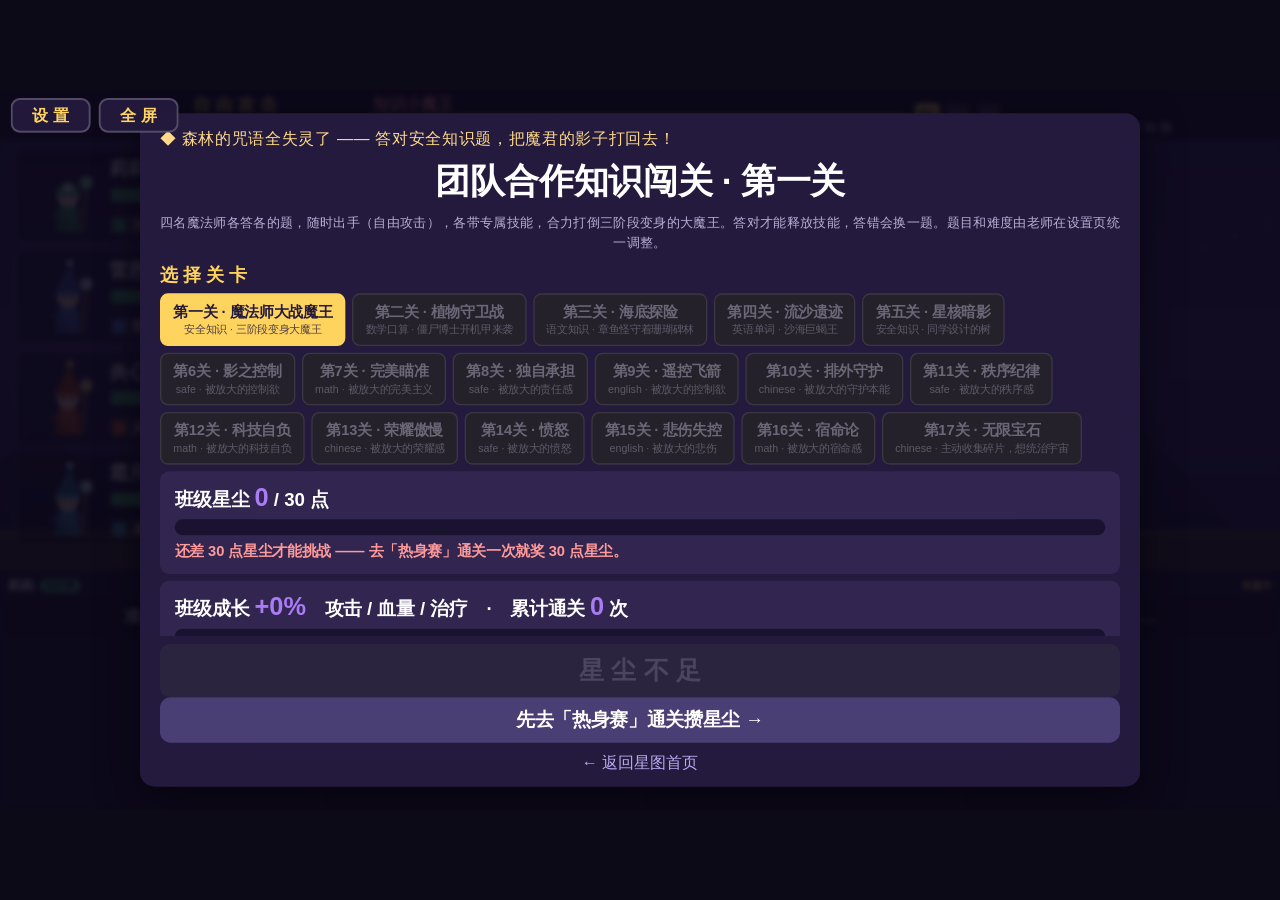
==== commit 3021548e: "修复左上角设置/全屏按钮遮挡顶栏文字：信息右移到按钮之后并精简倒计时文案，避免与Boss血条重叠" ====
--- a/boss-battle.html
+++ b/boss-battle.html
@@ -480,6 +480,7 @@
 </div>
 
 <script src="js/banks.js"></script>
+<script src="js/newbanks.js"></script>
 <script src="js/fullscreen.js"></script>
 <script>
 /* =========================================================================
@@ -1171,10 +1172,46 @@
 }
 
 function genQuestion() {
-  if (CFG.subject === 'math') return genMath(battleLevel(), battleBoost());
+  if (CFG.subject === 'math') {
+    /* 豆包数学题库：按关卡难度取数字输入题；同局去重；失败回退实时生成 */
+    if (typeof MATH_BY_D !== 'undefined') {
+      var mp = mathPoolForStage(CFG.stage), tries = 0, mt;
+      do { mt = mp[Math.floor(Math.random() * mp.length)]; tries++; }
+      while (B && B.usedQs && B.usedQs[mt.q] && tries < mp.length);
+      if (mt) {
+        if (B) { B.usedQs = B.usedQs || {}; B.usedQs[mt.q] = 1; }
+        var isCalc = /^[0-9＋＋\-×÷()（） +\-×÷]+$/.test(mt.q) && /[＋＋\-×÷]/.test(mt.q);
+        return { text: isCalc ? mt.q + ' = ?' : mt.q, ans: String(mt.ans), mode: 'num' };
+      }
+    }
+    return genMath(battleLevel(), battleBoost());
+  }
+  /* 豆包分年级题库：按关卡难度取对应科目；同局内不重复出题 */
+  if (typeof NEW_BY_KEY !== 'undefined') {
+    var pool = poolForStage(CFG.stage, CFG.subject);
+    if (pool && pool.length) {
+      var tried = 0, it;
+      do {
+        it = pool[Math.floor(Math.random() * pool.length)];
+        tried++;
+      } while (B && B.usedQs && B.usedQs[it.q] && tried < pool.length);
+      if (B) { B.usedQs = B.usedQs || {}; B.usedQs[it.q] = 1; }
+      /* 与原 genOpts 一致：打乱选项，ans 存打乱后正确答案所在的位置(0-3) */
+      var idx = [0, 1, 2, 3];
+      for (var z = 3; z > 0; z--) { var j2 = Math.floor(Math.random() * (z + 1)), t2 = idx[z]; idx[z] = idx[j2]; idx[j2] = t2; }
+      var opts = [], ans = 0;
+      for (var k2 = 0; k2 < 4; k2++) { opts.push(it.o[idx[k2]]); if (idx[k2] === it.a) ans = k2; }
+      return { text: it.q, ans: String(ans), mode: 'opt', opts: opts };
+    }
+  }
   var bank = CFG.subject === 'chinese' ? CN_BANK
     : (CFG.subject === 'safe' ? SAFE_BANK : EN_BANK);
   return genOpts(bank);
+}
+function shuffleInPlace(a) {
+  for (var i = a.length - 1; i > 0; i--) {
+    var j = Math.floor(Math.random() * (i + 1)), t = a[i]; a[i] = a[j]; a[j] = t;
+  }
 }
 function answerMode() { return CFG.subject === 'math' ? 'num' : 'opt'; }
 
@@ -2710,14 +2747,11 @@
   var sec = Math.floor(B.elapsed);
   var nxt;
   if (B.over) nxt = '战斗结束';
-  else if (bs.frozen > 0) nxt = 'Boss 冻结中 ' + secs(bs.frozen) + ' 秒';
-  else nxt = 'Boss 出手倒计时 ' + secs(B.atkCd) + ' 秒';
-  var t1 = '用时 ' + Math.floor(sec / 60) + ' 分 ' + (sec % 60) + ' 秒';
-  txt(c, '自 由 攻 击', 150, 24, 26, '#ffd45e');
-  txt(c, t1, 150, 54, 19, '#b9aed6');
-  c.font = '700 19px "Microsoft YaHei","PingFang SC",sans-serif';
-  var w1 = c.measureText(t1).width;
-  txt(c, '　·　' + nxt, 150 + w1, 54, 19,
+  else if (bs.frozen > 0) nxt = '冻结 ' + secs(bs.frozen) + 's';
+  else nxt = '出手 ' + secs(B.atkCd) + 's';
+  var t1 = '用时 ' + Math.floor(sec / 60) + ':' + String(sec % 60).padStart(2, '0');
+  txt(c, '自 由 攻 击', 290, 24, 26, '#ffd45e');
+  txt(c, t1 + '　·　' + nxt, 290, 54, 19,
       (nxt.indexOf('冻结') >= 0) ? '#8fe6ff' : (B.over ? '#b9aed6' : '#ff9a9a'));
 
   /* 中：Boss 名 + 血条 */
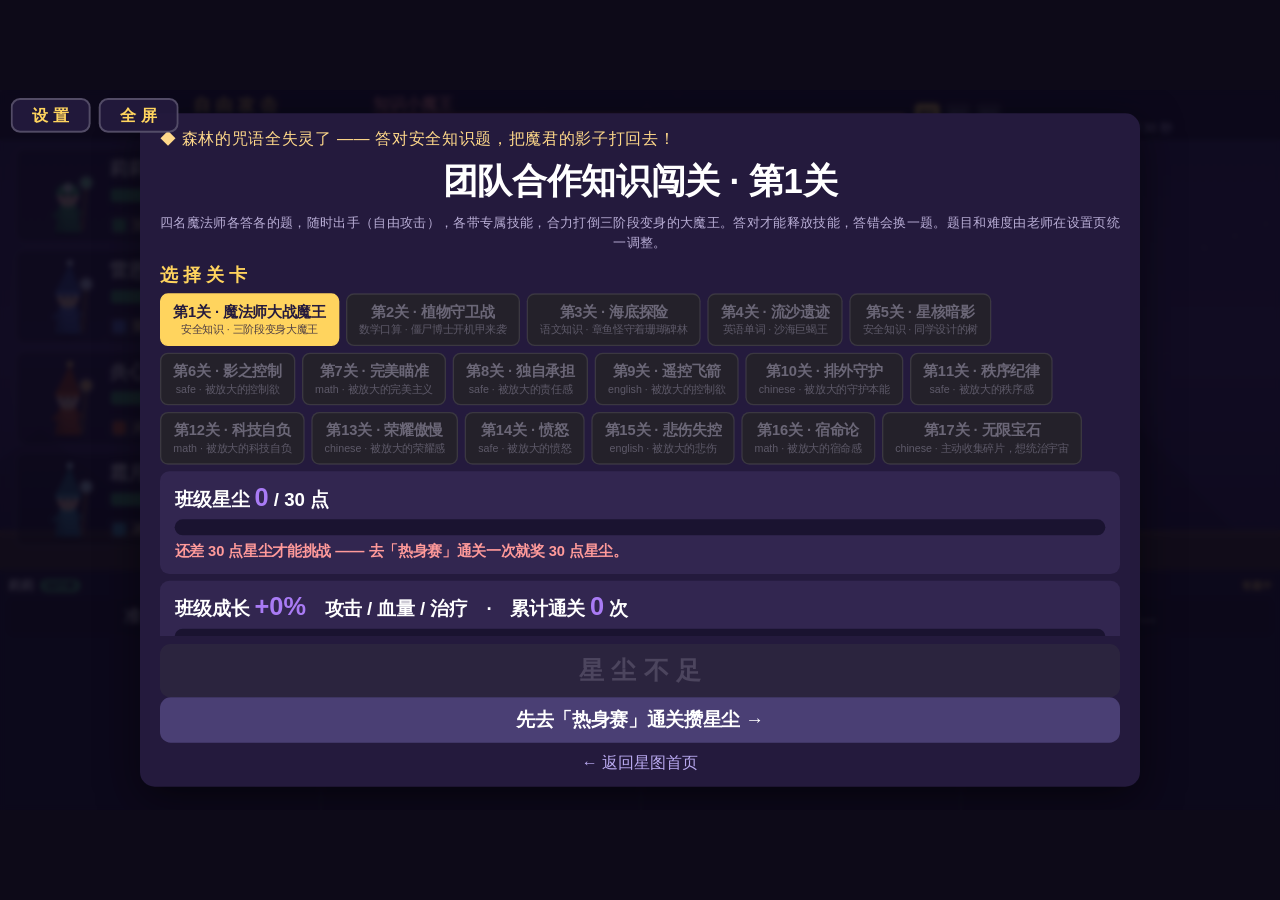
==== commit 168cc1fa: "关卡号统一为阿拉伯数字：前五关名称及选关页/设置页可见文案从汉字改为数字" ====
--- a/boss-battle.html
+++ b/boss-battle.html
@@ -54,6 +54,10 @@
 .pQ.small { font-size: 26px; line-height: 1.2; padding: 0 8px; text-align: center; }
 .pQ.opt   { height: 72px; font-size: 24px; line-height: 1.25; padding: 4px 10px; text-align: center; }
 .pQ.hint  { color: #ff8a6a; }
+/* 长题干（应用题/长句四选一）：自动降字号、加高容器，避免溢出 */
+.pQ.long { font-size: 22px; line-height: 1.25; height: 78px; padding: 4px 10px; text-align: center; letter-spacing: 0; }
+.pQ.opt.long { font-size: 20px; height: 84px; }
+.pQ.long .qline { display: block; max-height: 74px; overflow: hidden; }
 
 .pAns { height: 38px; display: flex; align-items: center; justify-content: center;
         font-size: 28px; font-weight: 700; color: #ffe27a;
@@ -302,8 +306,8 @@
     <div id="setup" class="card">
       <div class="cardHead">
         <div id="storyLine" class="storyLine"></div>
-        <h1>团队合作知识闯关 · 第一关</h1>
-        <p class="sub">四名魔法师各答各的题，随时出手（自由攻击），各带专属技能，合力打倒三阶段变身的大魔王。答对才能释放技能，答错会换一题。第一关用安全知识题（四选一），第二关的数学口算难度可在设置页调整。</p>
+        <h1>团队合作知识闯关 · 第1关</h1>
+        <p class="sub">四名魔法师各答各的题，随时出手（自由攻击），各带专属技能，合力打倒三阶段变身的大魔王。答对才能释放技能，答错会换一题。第1关用安全知识题（四选一），第2关的数学口算难度可在设置页调整。</p>
       </div>
       <div class="cardBody">
       <div class="setRow">
@@ -359,7 +363,7 @@
         <div class="setRow">
           <div class="setLabel">关卡开放（关掉后首页显示「敬请期待」）</div>
           <div class="opts" id="optStageOn"></div>
-          <div class="tip" style="text-align:left;margin:6px 0 0">老师可单独关闭某一关：该关在首页星图和选关页都显示「敬请期待」，学生无法进入；随时可重新打开。第一关不建议关闭。设置会存到本机浏览器，并同步给首页。</div>
+          <div class="tip" style="text-align:left;margin:6px 0 0">老师可单独关闭某一关：该关在首页星图和选关页都显示「敬请期待」，学生无法进入；随时可重新打开。第1关不建议关闭。设置会存到本机浏览器，并同步给首页。</div>
         </div>
 
         <div class="setRow">
@@ -1268,6 +1272,7 @@
     /* 第五关：同学设计的树 —— 凝视目标 + 枝叶攻击计时 */
     gazeIdx: -1, gazeT: 0, gazeTick: 0, leafCd: 8, branchCd: 0, treeBark: 3, treeBarkT: 0,
     comboT: 0, comboBy: -1,
+    ultPoseT: 0,        /* 大招姿势图显示剩余秒数 */
     fx: [], floats: [], banner: '', bannerT: 0,
     sayText: '', sayT: 0,
     stats: {
@@ -1823,6 +1828,7 @@
   if (bs.stun > 0) { bs.stun -= dt; if (bs.stun < 0) bs.stun = 0; }   /* 连环电弧：短暂麻痹 */
   if (B.slowT > 0) { B.slowT -= dt; if (B.slowT < 0) B.slowT = 0; }   /* 寒冰豌豆：减速 */
   if (isStage5() || isHeroStage()) treeGazeTick(dt);    /* 凝视持续伤害（不禁止按键） */
+  if (B.ultPoseT > 0) B.ultPoseT = Math.max(0, B.ultPoseT - dt);   /* 大招姿势图计时 */
 
   if (bs.burnT > 0) {                        /* 灼烧：按秒跳伤害 */
     bs.burnT -= dt; bs.burnTick -= dt;
@@ -2016,6 +2022,7 @@
   after(1.5, function () {
     B.meteorWarn = false; if (B.over) return;
     sfx('meteor');
+    B.ultPoseT = 0.75;    /* 切到大招姿势图，0.75 秒后自动恢复 */
     var alive = aliveHeroes();
     var dmg = Math.round(CFG.meteorDmg * ph.meteorMul * stageAtkMul());
     /* 单体大招（凝视/狙击类）只打一人，其余群攻 */
@@ -3618,7 +3625,7 @@
 loadHeroImages();
 
 /* 豆包生成的 12 张场景背景 + 三套星核小队战衣 */
-var HERO_BGS = {}, TEAM_IMGS = {}, ASSET_TRIED = false;
+var HERO_BGS = {}, TEAM_IMGS = {}, ULT_IMGS = {}, ASSET_TRIED = false;
 function loadScenery() {
   if (ASSET_TRIED) return;
   ASSET_TRIED = true;
@@ -3629,6 +3636,12 @@
       im.src = 'images/bg' + id + '.png';
     })(i);
   }
+  /* 大招姿势图（豆包生成的攻击瞬间） */
+  [12,17].forEach(function (id) {
+    var im = new Image();
+    im.onload = function () { ULT_IMGS[id] = im; };
+    im.src = 'images/ult' + id + '_t.png';
+  });
   ['team0','team1','team2'].forEach(function (name, i) {
     var im = new Image();
     im.onload = function () { TEAM_IMGS[i] = im; };
@@ -4105,7 +4118,7 @@
       c.globalAlpha = 1 - Math.max(0,(p-0.7)/0.3);
       var hc = f.color || '#ffd88a';
       if (f.ult === 'snap') {
-        c.fillStyle = 'rgba(255,255,255,' + (1-p) + ')'; c.fillRect(0,0,W,AH);
+        c.fillStyle = 'rgba(255,240,210,' + ((1-p)*0.55) + ')'; c.fillRect(0,0,W,AH);
       } else if (f.ult === 'quake' || f.ult === 'pounce') {
         c.strokeStyle = hc; c.lineWidth = 9;
         c.beginPath(); c.arc(f.x, f.y, 20 + p*150, 0, 6.2832); c.stroke();
@@ -4378,6 +4391,8 @@
   if (isHeroStage() || isStage5()) {
     seg('bossImg', function () {
       var im = isHeroStage() ? HERO_IMGS[CFG.stage] : TREE_IMGS[B.boss.phase];
+      /* 大招姿势图临时替换立绘 */
+      if (isHeroStage() && B.ultPoseT > 0 && ULT_IMGS[CFG.stage]) im = ULT_IMGS[CFG.stage];
       if (!im || !im.complete || !im.naturalWidth) return;
       var ph0 = B.boss.phase;
       /* 缩小尺寸：Boss 顶部不越过 y=95，避免遮住血条/倒计时 */
@@ -4445,19 +4460,19 @@
    故事是开放式的「知识星图」：碎片散落各界，每点亮一块就指出下一界坐标，
    没有「最后一片」，随时可以往数组末尾追加新的一界。 */
 var STAGES = [
-  { id: 1, name: '第一关 · 魔法师大战魔王', desc: '安全知识 · 三阶段变身大魔王', subj: 'safe',    done: true,  hpMul: 1,    atkMul: 1,
+  { id: 1, name: '第1关 · 魔法师大战魔王', desc: '安全知识 · 三阶段变身大魔王', subj: 'safe',    done: true,  hpMul: 1,    atkMul: 1,
     intro: '森林的咒语全失灵了 —— 答对安全知识题，把魔君的影子打回去！',
     outro: '第一片星核碎片归位！星图亮起一块，指向一片长满杂草的草坪……那里有个开机甲的博士。' },
-  { id: 2, name: '第二关 · 植物守卫战',     desc: '数学口算 · 僵尸博士开机甲来袭', subj: 'math',    done: true,  hpMul: 1.5,  atkMul: 1.2,
+  { id: 2, name: '第2关 · 植物守卫战',     desc: '数学口算 · 僵尸博士开机甲来袭', subj: 'math',    done: true,  hpMul: 1.5,  atkMul: 1.2,
     intro: '星核把四个人变成了植物 —— 种好坚果墙，连喷豌豆，拆掉博士的机甲！',
     outro: '又一片星核碎片归位！星图指向深海：珊瑚碑林的字词被一只章鱼怪搅乱了……穿上潜水服，下潜！' },
-  { id: 3, name: '第三关 · 海底探险',       desc: '语文知识 · 章鱼怪守着珊瑚碑林', subj: 'chinese', done: true,  hpMul: 2.0,  atkMul: 1.35,
+  { id: 3, name: '第3关 · 海底探险',       desc: '语文知识 · 章鱼怪守着珊瑚碑林', subj: 'chinese', done: true,  hpMul: 2.0,  atkMul: 1.35,
     intro: '海底碑文被章鱼怪搅乱了字词 —— 答对语文题，破译鲸歌密码！',
     outro: '章鱼怪吐出了又一片星核碎片！星图指向一片无垠沙海 —— 遗迹里的巨蝎王，正守着下一片碎片。' },
-  { id: 4, name: '第四关 · 流沙遗迹',       desc: '英语单词 · 沙海巨蝎王',       subj: 'english', done: true,  hpMul: 2.5,  atkMul: 1.5,
+  { id: 4, name: '第4关 · 流沙遗迹',       desc: '英语单词 · 沙海巨蝎王',       subj: 'english', done: true,  hpMul: 2.5,  atkMul: 1.5,
     intro: '巨蝎王守着又一片星核碎片 —— 答对英语单词，别让沙暴把路埋了！',
     outro: '又一片星核碎片归位，星图更亮了一块 —— 新的坐标正在浮现，旅程还长着呢。' },
-  { id: 5, name: '第五关 · 星核暗影', desc: '安全知识 · 同学设计的树', subj: 'safe', done: true, hpMul: 3.75, atkMul: 1.8,
+  { id: 5, name: '第5关 · 星核暗影', desc: '安全知识 · 同学设计的树', subj: 'safe', done: true, hpMul: 3.75, atkMul: 1.8,
     intro: '魔君最后一击裂出十一枚影之碎片，第一枚钻进了一棵树 —— 它疯长成密林，认不出你们了。用学过的知识，把它叫醒！',
     outro: '树叶由暗转绿，大树缩回一棵小树苗 —— 它轻轻晃了晃枝头：「我是格鲁特。」本关由三（×）班同学设计。' }
 ];
@@ -4955,11 +4970,15 @@
     s += '<div class="pAns cmp">' + (h.input === '' ? '?' : (CMP_TXT[h.input] || '?')) + '</div>';
     s += '<div class="pKeys cmpkeys">' + cmpKeysHTML(i) + '</div>';
   } else if (q.mode === 'num') {
-    s += '<div class="pQ' + (bad ? ' hint' : '') + '">' + esc(bad ? '答错了，再试一次' : q.text) + '</div>';
+    var longQ = !bad && q.text.length > 14;
+    s += '<div class="pQ' + (longQ ? ' long' : '') + (bad ? ' hint' : '') + '"><span class="qline">' +
+      esc(bad ? '答错了，再试一次' : q.text) + '</span></div>';
     s += '<div class="pAns">' + (h.input === '' ? '?' : esc(h.input)) + '</div>';
     s += '<div class="pKeys">' + keysHTML(i) + '</div>';
   } else {
-    s += '<div class="pQ opt' + (bad ? ' hint' : '') + '">' + esc(bad ? '答错了，再试一次' : q.text) + '</div>';
+    var longOpt = !bad && q.text.length > 22;
+    s += '<div class="pQ opt' + (longOpt ? ' long' : '') + (bad ? ' hint' : '') + '"><span class="qline">' +
+      esc(bad ? '答错了，再试一次' : q.text) + '</span></div>';
     s += '<div class="pOpts">';
     q.opts.forEach(function (o, k) {
       s += '<button class="obtn" data-i="' + i + '" data-o="' + k + '">' +
